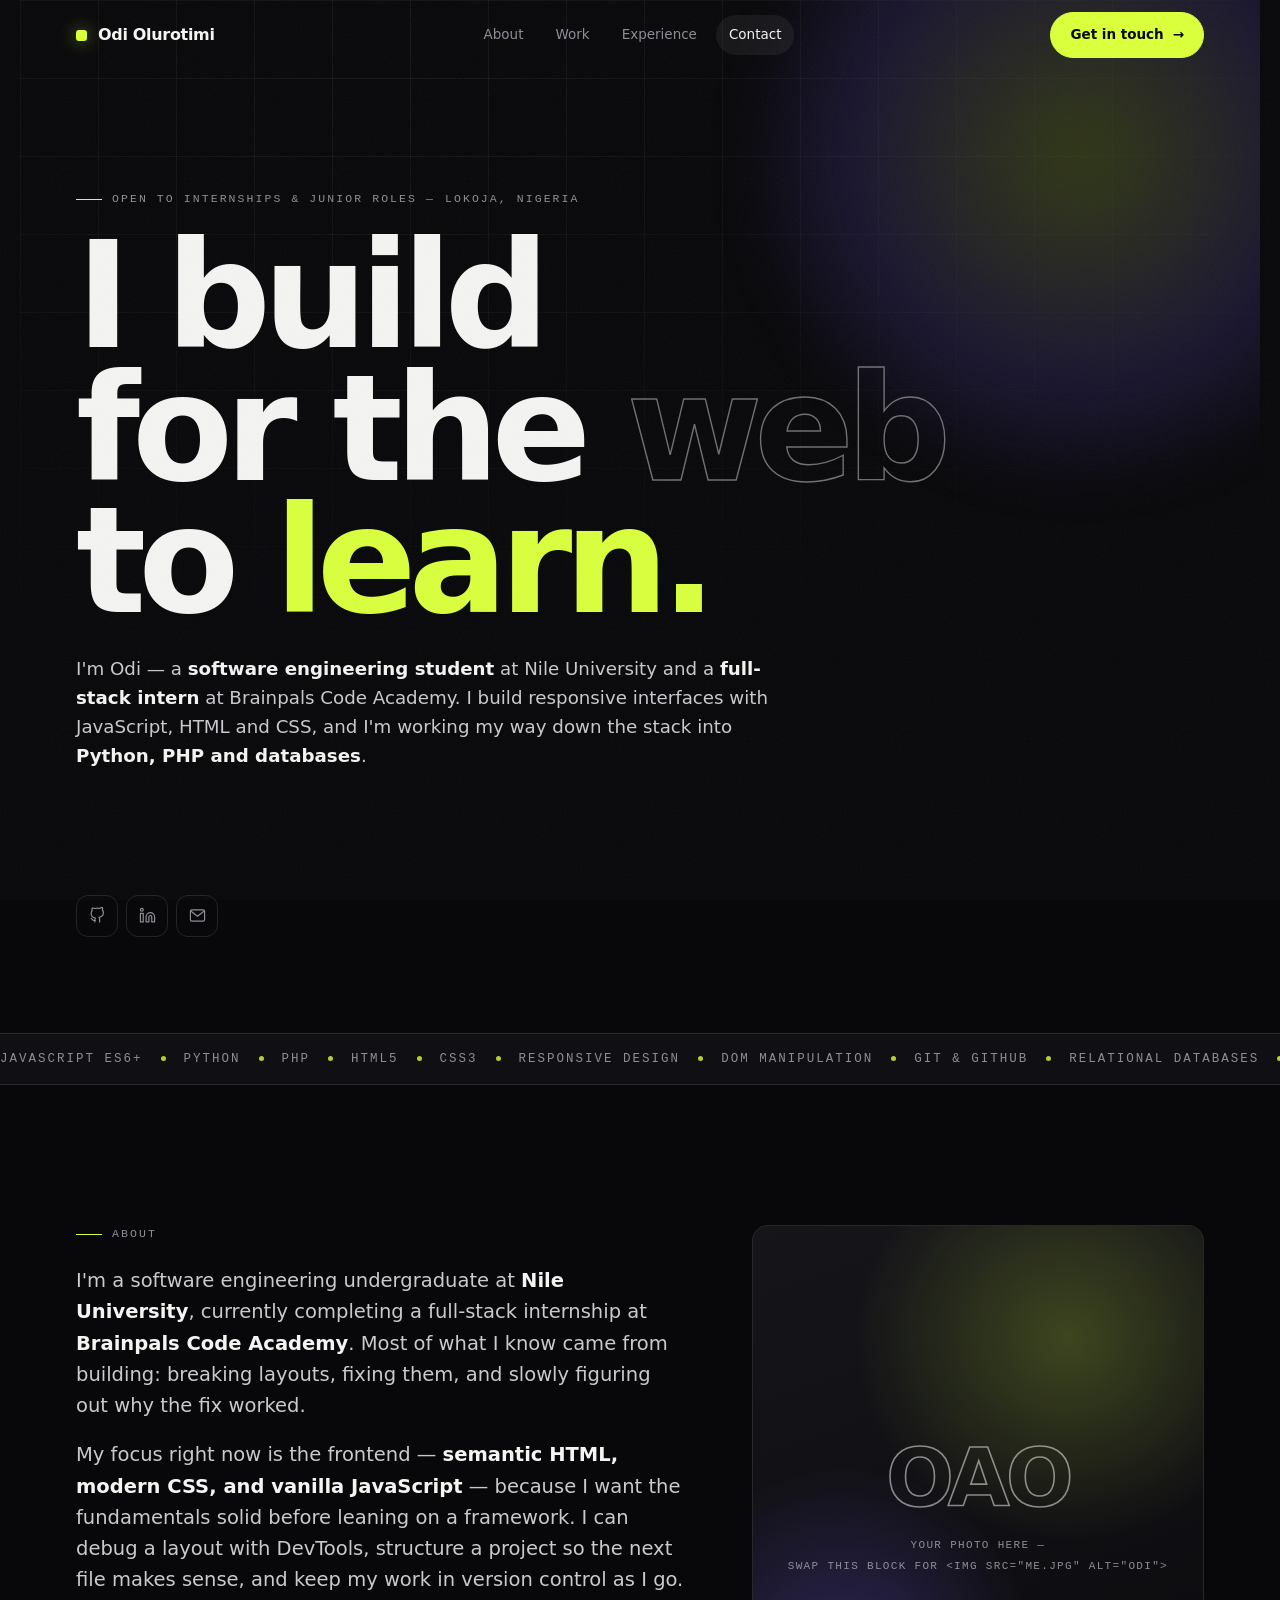
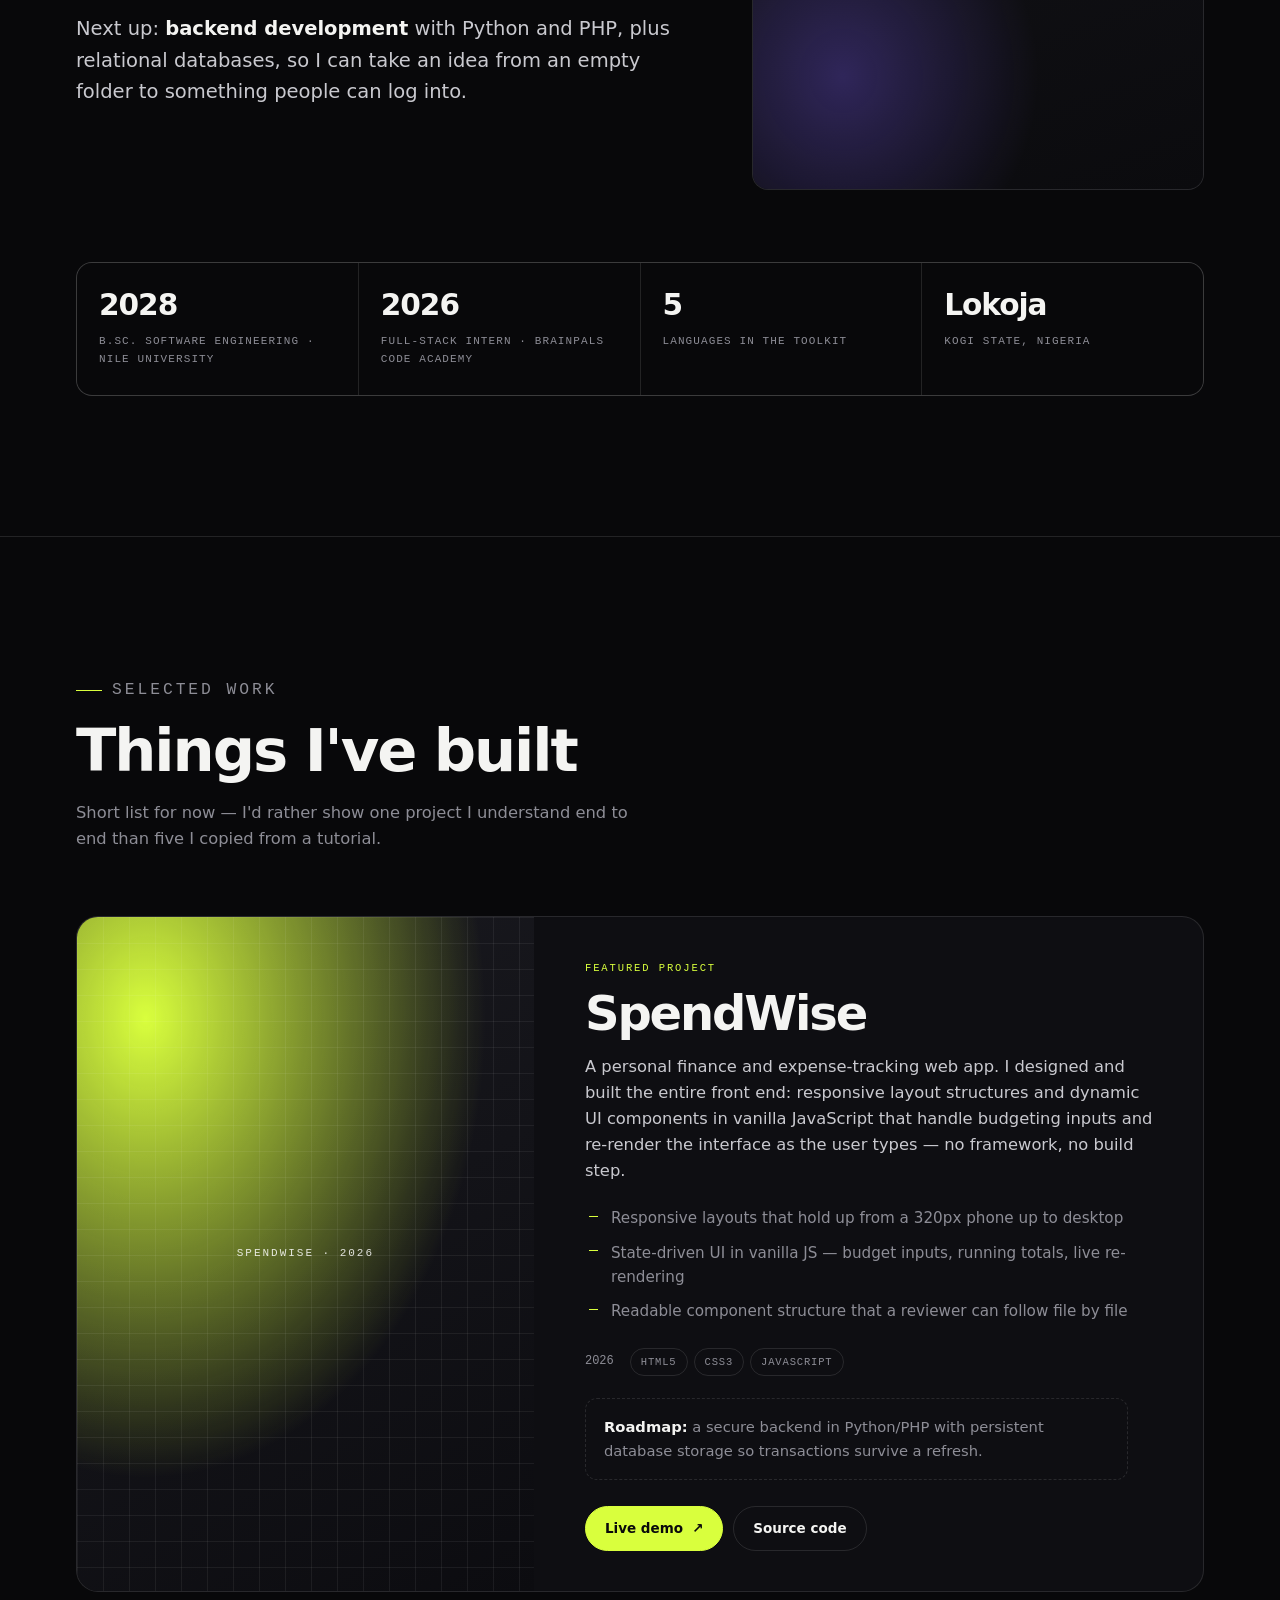
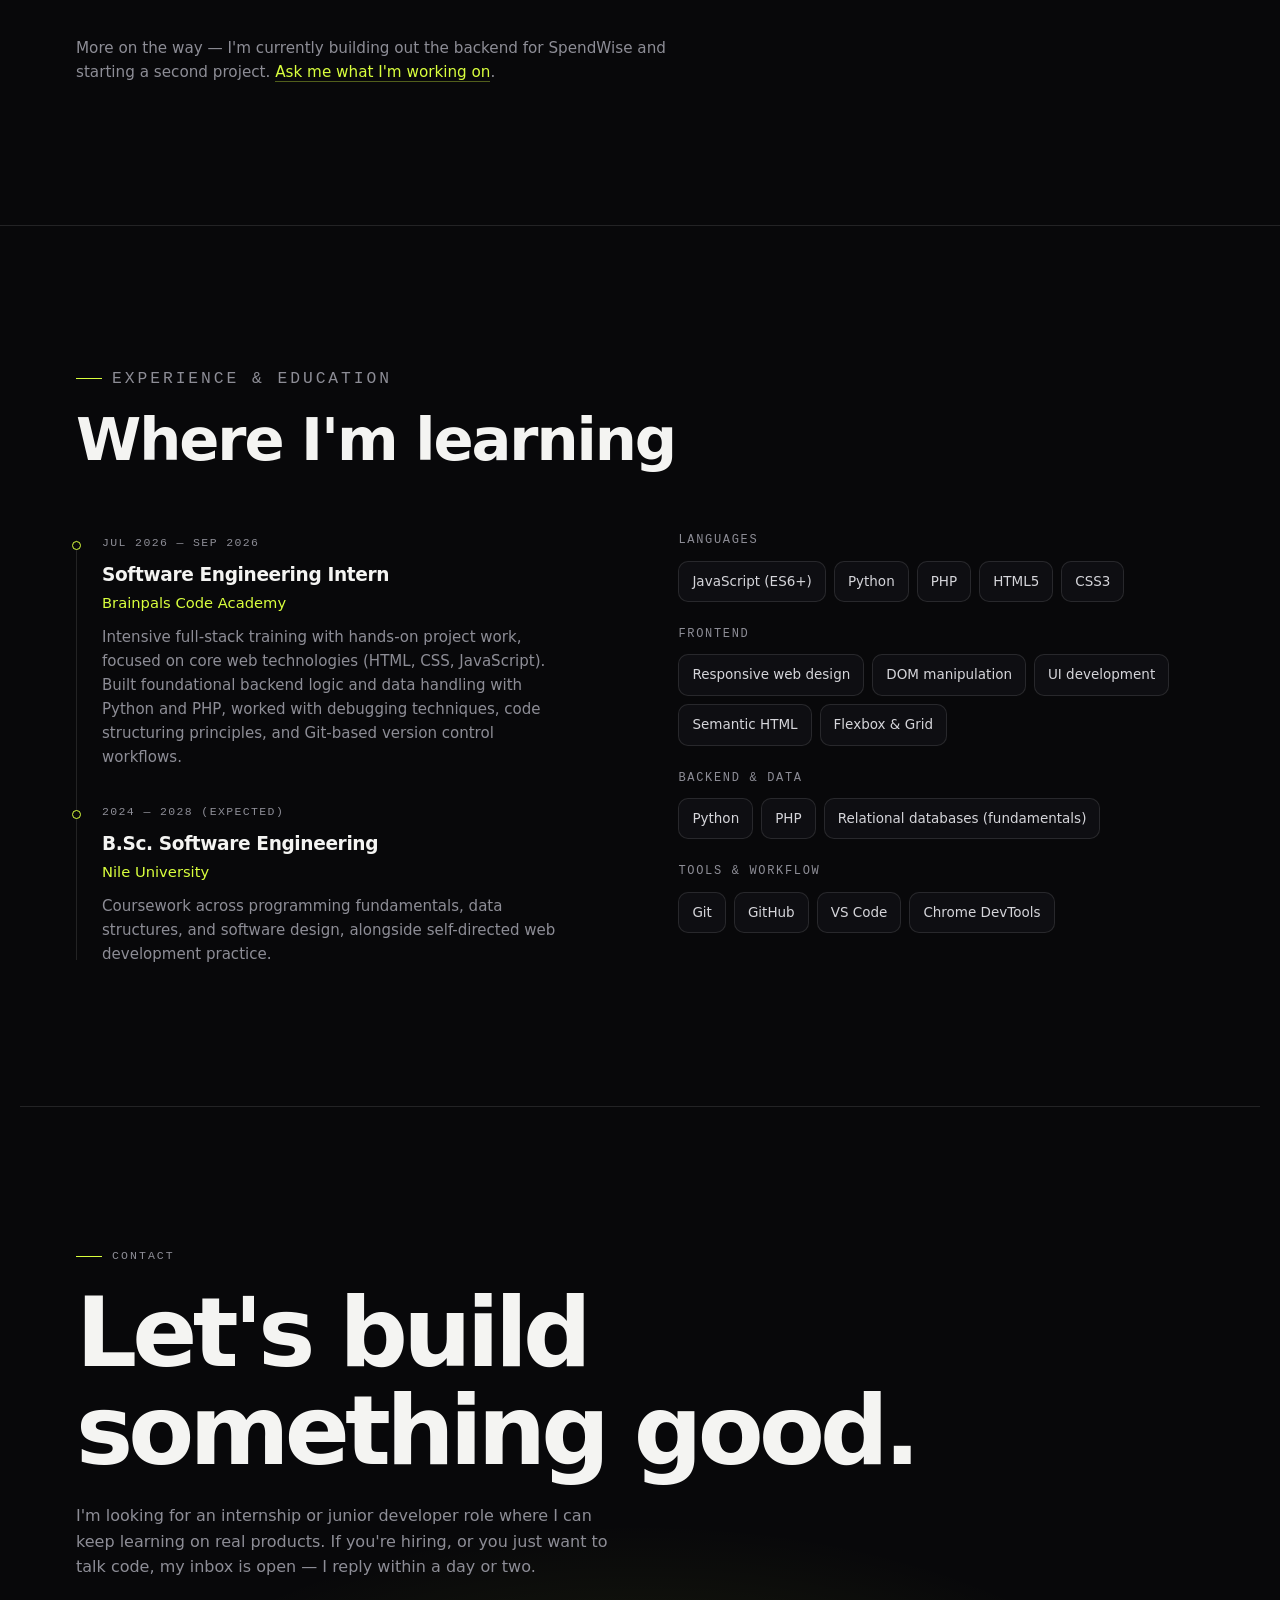
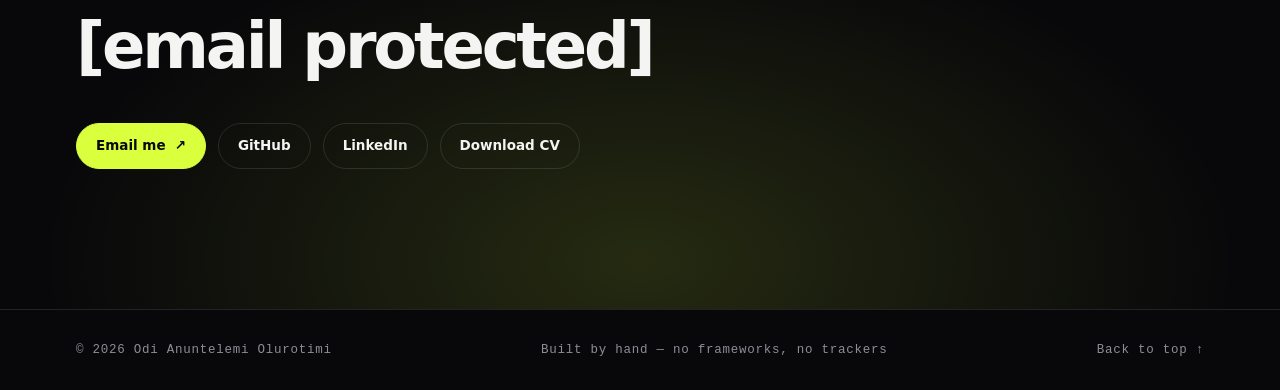
==== index.html @ 8ad45e79 "Portfolio" ====
<!DOCTYPE html>
<html lang="en">
<head>
<meta charset="utf-8">
<meta name="viewport" content="width=device-width, initial-scale=1">
<title>Odi Anuntelemi Olurotimi — Software Engineering Student</title>
<meta name="description" content="Odi Anuntelemi Olurotimi — software engineering student at Nile University building responsive web applications with JavaScript, Python and PHP.">
<meta property="og:title" content="Odi Anuntelemi Olurotimi — Software Engineering Student">
<meta property="og:description" content="Full-stack student developer building responsive web applications. Open to internships and junior roles.">
<meta property="og:type" content="website">
<meta name="theme-color" content="#08080a">
<link rel="icon" href="data:image/svg+xml,%3Csvg xmlns='http://www.w3.org/2000/svg' viewBox='0 0 100 100'%3E%3Crect width='100' height='100' rx='24' fill='%2308080a'/%3E%3Ctext x='50' y='72' font-size='58' font-family='system-ui,sans-serif' font-weight='700' text-anchor='middle' fill='%23d9ff3d'%3EO%3C/text%3E%3C/svg%3E">

<!-- ===== stylesheet ===== -->
<link rel="stylesheet" href="styles.css">
</head>
<body>
<a class="skip" href="#work">Skip to work</a>
<div id="bar" aria-hidden="true"></div>

<!-- ======================= HEADER ======================= -->
<header id="hdr">
  <div class="wrap nav">
    <a class="brand" href="#top"><span class="dot" aria-hidden="true"></span>Odi Olurotimi</a>

    <nav class="nav-links" aria-label="Primary">
      <a href="#about">About</a>
      <a href="#work">Work</a>
      <a href="#experience">Experience</a>
      <a href="#contact">Contact</a>
    </nav>

    <a class="btn btn--fill" href="#contact">Get in touch <span aria-hidden="true">→</span></a>

    <button class="burger" id="burger" aria-label="Open menu" aria-expanded="false"><span></span></button>
  </div>
</header>

<div class="sheet" id="sheet" aria-hidden="true">
  <a href="#about">About</a>
  <a href="#work">Work</a>
  <a href="#experience">Experience</a>
  <a href="#contact">Contact</a>
</div>

<main id="top">

  <!-- ======================= HERO ======================= -->
  <section class="hero wrap">
    <div class="hero-bg" aria-hidden="true"><div class="grid"></div><div class="blob"></div></div>

    <p class="eyebrow" data-reveal>Open to internships &amp; junior roles — <span id="loc">Lokoja, Nigeria</span></p>

    <h1 data-reveal style="--d:80ms">
      I build<br>for the <span class="stroke">web</span><br>
      to <span class="rotator"><span class="rot" id="rot">
        <span class="on">learn.</span><span>ship.</span><span>last.</span><span>stay fast.</span>
      </span></span>
    </h1>

    <p class="hero-lead" data-reveal style="--d:180ms">
      I'm Odi — a <b>software engineering student</b> at Nile University and a
      <b>full-stack intern</b> at Brainpals Code Academy. I build responsive interfaces with
      JavaScript, HTML and CSS, and I'm working my way down the stack into
      <b>Python, PHP and databases</b>.
    </p>

    <div class="hero-cta" data-reveal style="--d:260ms">
      <a class="btn btn--fill" href="#work">See my work <span aria-hidden="true">↓</span></a>
      <a class="btn btn--ghost" href="/cdn-cgi/l/email-protection#b5d4dbc0dbc1d0d9d0d8dcdaf5d2d8d4dcd99bd6dad8">Email me</a>
      <a class="btn btn--ghost" href="Odi-Anuntelemi-Olurotimi-CV.pdf" download>Download CV</a>
    </div>

    <div class="socials" data-reveal style="--d:340ms">
      <!-- TODO: replace the two hrefs below with your real profile URLs -->
      <a href="https://github.com/" aria-label="GitHub profile" target="_blank" rel="noopener">
        <svg viewBox="0 0 24 24" aria-hidden="true"><path d="M9 19c-4.3 1.4-4.3-2.5-6-3m12 5v-3.9a3.4 3.4 0 0 0-.9-2.6c3-.3 6.2-1.5 6.2-6.7a5.2 5.2 0 0 0-1.4-3.6 4.9 4.9 0 0 0-.1-3.6s-1.2-.4-3.9 1.5a12.2 12.2 0 0 0-6.4 0C5.8 1.2 4.6 1.6 4.6 1.6a4.9 4.9 0 0 0-.1 3.6A5.2 5.2 0 0 0 3 8.8c0 5.2 3.2 6.4 6.2 6.7a3.4 3.4 0 0 0-.9 2.6V21"/></svg>
      </a>
      <a href="https://linkedin.com/" aria-label="LinkedIn profile" target="_blank" rel="noopener">
        <svg viewBox="0 0 24 24" aria-hidden="true"><path d="M16 8a6 6 0 0 1 6 6v7h-4v-7a2 2 0 0 0-4 0v7h-4v-7a6 6 0 0 1 6-6z"/><rect x="2" y="9" width="4" height="12"/><circle cx="4" cy="4" r="2"/></svg>
      </a>
      <a href="/cdn-cgi/l/email-protection#bfded1cad1cbdad3dad2d6d0ffd8d2ded6d391dcd0d2" aria-label="Email">
        <svg viewBox="0 0 24 24" aria-hidden="true"><rect x="2" y="4" width="20" height="16" rx="2"/><path d="m3 6 9 7 9-7"/></svg>
      </a>
    </div>
  </section>

  <!-- ======================= MARQUEE ======================= -->
  <div class="marquee" aria-hidden="true">
    <div class="track">
      <span>JavaScript ES6+</span><span>Python</span><span>PHP</span><span>HTML5</span><span>CSS3</span>
      <span>Responsive Design</span><span>DOM Manipulation</span><span>Git &amp; GitHub</span><span>Relational Databases</span>
      <span>JavaScript ES6+</span><span>Python</span><span>PHP</span><span>HTML5</span><span>CSS3</span>
      <span>Responsive Design</span><span>DOM Manipulation</span><span>Git &amp; GitHub</span><span>Relational Databases</span>
    </div>
  </div>

  <!-- ======================= ABOUT ======================= -->
  <section class="sec wrap" id="about">
    <div class="about">
      <div class="about-body" data-reveal>
        <p class="eyebrow" style="margin-bottom:22px">About</p>
        <p>I'm a software engineering undergraduate at <strong>Nile University</strong>, currently
        completing a full-stack internship at <strong>Brainpals Code Academy</strong>. Most of what
        I know came from building: breaking layouts, fixing them, and slowly figuring out why
        the fix worked.</p>
        <p>My focus right now is the frontend — <strong>semantic HTML, modern CSS, and vanilla
        JavaScript</strong> — because I want the fundamentals solid before leaning on a framework.
        I can debug a layout with DevTools, structure a project so the next file makes sense,
        and keep my work in version control as I go.</p>
        <p>Next up: <strong>backend development</strong> with Python and PHP, plus relational
        databases, so I can take an idea from an empty folder to something people can log into.</p>
      </div>

      <div class="portrait" data-reveal style="--d:120ms">
        <div class="ph">
          <span class="mono-mark">OAO</span>
          <small>Your photo here —<br>swap this block for &lt;img src="me.jpg" alt="Odi"&gt;</small>
        </div>
      </div>
    </div>

    <div class="stats" data-reveal style="--d:120ms">
      <div class="stat"><b>2028</b><small>B.Sc. Software Engineering · Nile University</small></div>
      <div class="stat"><b>2026</b><small>Full-stack intern · Brainpals Code Academy</small></div>
      <div class="stat"><b>5</b><small>Languages in the toolkit</small></div>
      <div class="stat"><b>Lokoja</b><small>Kogi State, Nigeria</small></div>
    </div>
  </section>

  <!-- ======================= WORK ======================= -->
  <section class="sec sec--line" id="work">
    <div class="wrap">
      <div class="sec-head" data-reveal>
        <p class="eyebrow">Selected work</p>
        <h2>Things I've built</h2>
        <p>Short list for now — I'd rather show one project I understand end to end than five I
        copied from a tutorial.</p>
      </div>

      <!-- ============ FEATURED PROJECT ============
           To add another project, copy everything from <article class="feat"> to its </article>
           and edit the contents. Keep them inside this .work-list div. -->
      <div class="work-list">
        <article class="feat" data-reveal>
          <div class="feat-art art-1" aria-hidden="true">
            <span>SpendWise · 2026</span>
          </div>

          <div class="feat-body">
            <p class="feat-kicker">Featured project</p>
            <h3 class="feat-title">SpendWise</h3>
            <p class="feat-lede">
              A personal finance and expense-tracking web app. I designed and built the entire
              front end: responsive layout structures and dynamic UI components in vanilla
              JavaScript that handle budgeting inputs and re-render the interface as the user
              types — no framework, no build step.
            </p>

            <ul class="feat-list">
              <li>Responsive layouts that hold up from a 320px phone up to desktop</li>
              <li>State-driven UI in vanilla JS — budget inputs, running totals, live re-rendering</li>
              <li>Readable component structure that a reviewer can follow file by file</li>
            </ul>

            <div class="feat-meta">
              <span class="p-year">2026</span>
              <ul class="p-tags">
                <li>HTML5</li><li>CSS3</li><li>JavaScript</li>
              </ul>
            </div>

            <p class="feat-next">
              <strong>Roadmap:</strong> a secure backend in Python/PHP with persistent database
              storage so transactions survive a refresh.
            </p>

            <div class="feat-links">
              <!-- TODO: point these at your real repo / live demo -->
              <a class="btn btn--fill" href="#" target="_blank" rel="noopener">Live demo <span aria-hidden="true">↗</span></a>
              <a class="btn btn--ghost" href="#" target="_blank" rel="noopener">Source code</a>
            </div>
          </div>
        </article>
      </div>

      <p class="work-note" data-reveal>
        More on the way — I'm currently building out the backend for SpendWise and starting a
        second project. <a href="/cdn-cgi/l/email-protection#aecfc0dbc0dacbc2cbc3c7c1eec9c3cfc7c280cdc1c3">Ask me what I'm working on</a>.
      </p>
    </div>
  </section>

  <!-- ======================= EXPERIENCE + SKILLS ======================= -->
  <section class="sec sec--line" id="experience">
    <div class="wrap">
      <div class="sec-head" data-reveal>
        <p class="eyebrow">Experience &amp; education</p>
        <h2>Where I'm learning</h2>
      </div>

      <div class="exp-grid">
        <div class="tl" data-reveal>
          <div class="tl-item">
            <p class="tl-when">Jul 2026 — Sep 2026</p>
            <p class="tl-role">Software Engineering Intern</p>
            <p class="tl-org">Brainpals Code Academy</p>
            <p>Intensive full-stack training with hands-on project work, focused on core web
            technologies (HTML, CSS, JavaScript). Built foundational backend logic and data
            handling with Python and PHP, worked with debugging techniques, code structuring
            principles, and Git-based version control workflows.</p>
          </div>

          <div class="tl-item">
            <p class="tl-when">2024 — 2028 (expected)</p>
            <p class="tl-role">B.Sc. Software Engineering</p>
            <p class="tl-org">Nile University</p>
            <p>Coursework across programming fundamentals, data structures, and software design,
            alongside self-directed web development practice.</p>
          </div>
        </div>

        <div class="skills" data-reveal style="--d:120ms">
          <div class="skill-set">
            <h3>Languages</h3>
            <ul class="chips"><li>JavaScript (ES6+)</li><li>Python</li><li>PHP</li><li>HTML5</li><li>CSS3</li></ul>
          </div>
          <div class="skill-set">
            <h3>Frontend</h3>
            <ul class="chips"><li>Responsive web design</li><li>DOM manipulation</li><li>UI development</li><li>Semantic HTML</li><li>Flexbox &amp; Grid</li></ul>
          </div>
          <div class="skill-set">
            <h3>Backend &amp; data</h3>
            <ul class="chips"><li>Python</li><li>PHP</li><li>Relational databases (fundamentals)</li></ul>
          </div>
          <div class="skill-set">
            <h3>Tools &amp; workflow</h3>
            <ul class="chips"><li>Git</li><li>GitHub</li><li>VS Code</li><li>Chrome DevTools</li></ul>
          </div>
        </div>
      </div>
    </div>
  </section>

  <!-- ======================= CONTACT ======================= -->
  <section class="sec sec--line contact wrap" id="contact">
    <div class="glow" aria-hidden="true"></div>

    <div data-reveal>
      <p class="eyebrow">Contact</p>
      <h2 class="contact-title">Let's build<br>something good.</h2>
      <p class="contact-sub">
        I'm looking for an internship or junior developer role where I can keep learning on real
        products. If you're hiring, or you just want to talk code, my inbox is open — I reply
        within a day or two.
      </p>
      <a class="mail" href="/cdn-cgi/l/email-protection#91f0ffe4ffe5f4fdf4fcf8fed1f6fcf0f8fdbff2fefc"><span class="__cf_email__" data-cfemail="6e0f001b001a0b020b0307012e09030f0702400d0103">[email&#160;protected]</span></a>
    </div>

    <div class="row" data-reveal style="--d:120ms">
      <a class="btn btn--fill" href="/cdn-cgi/l/email-protection#e0818e958e94858c858d898fa0878d81898cce838f8d">Email me <span aria-hidden="true">↗</span></a>
      <!-- TODO: real URLs -->
      <a class="btn btn--ghost" href="https://github.com/" target="_blank" rel="noopener">GitHub</a>
      <a class="btn btn--ghost" href="https://linkedin.com/" target="_blank" rel="noopener">LinkedIn</a>
      <a class="btn btn--ghost" href="Odi-Anuntelemi-Olurotimi-CV.pdf" download>Download CV</a>
    </div>
  </section>

</main>

<!-- ======================= FOOTER ======================= -->
<footer>
  <div class="wrap foot">
    <span>© <span id="yr">2026</span> Odi Anuntelemi Olurotimi</span>
    <span>Built by hand — no frameworks, no trackers</span>
    <a href="#top">Back to top ↑</a>
  </div>
</footer>

<!-- ===== script ===== -->
<script data-cfasync="false" src="/cdn-cgi/scripts/5c5dd728/cloudflare-static/email-decode.min.js"></script><script src="script.js"></script>
<script>(function(){function c(){var b=a.contentDocument||(a.contentWindow&&a.contentWindow.document);if(b){var d=b.createElement('script');d.innerHTML="window.__CF$cv$params={r:'a3dd57687aed4f0c',t:'MTc4OTg3MDcyNg=='};var a=document.createElement('script');a.src='/cdn-cgi/challenge-platform/scripts/jsd/main.js';document.getElementsByTagName('head')[0].appendChild(a);";b.getElementsByTagName('head')[0].appendChild(d)}}if(document.body){var a=document.createElement('iframe');a.height=1;a.width=1;a.style.position='absolute';a.style.top=0;a.style.left=0;a.style.border='none';a.style.visibility='hidden';document.body.appendChild(a);if('loading'!==document.readyState)c();else if(window.addEventListener)document.addEventListener('DOMContentLoaded',c);else{var e=document.onreadystatechange||function(){};document.onreadystatechange=function(b){e(b);'loading'!==document.readyState&&(document.onreadystatechange=e,c())}}}})();</script></body>
</html>
---- styles.css ----
/* ==========================================================================
   Odi Anuntelemi Olurotimi — portfolio stylesheet
   --------------------------------------------------------------------------
   Contents
     1.  Tokens (colors, spacing, type)
     2.  Base & reset
     3.  Utilities
     4.  Header, nav, mobile menu
     5.  Hero
     6.  Marquee
     7.  About + facts
     8.  Featured project
     9.  Experience + skills
     10. Contact + footer
     11. Responsive
     12. Reduced motion
   ========================================================================== */


/* ==========================================================================
   1. TOKENS — change --accent to re-theme the entire site
   ========================================================================== */
:root{
  --bg:        #08080a;
  --bg-soft:   #101014;
  --bg-card:   #0e0e12;
  --fg:        #f4f4f2;
  --muted:     #8d8d96;
  --line:      rgba(255,255,255,.11);
  --accent:    #d9ff3d;
  --accent-2:  #7c5cff;
  --ink:       #0a0a0b;

  --maxw: 1240px;
  --pad:  clamp(20px, 5vw, 56px);
  --r:    16px;

  --font: "Inter var","Inter",system-ui,-apple-system,"Segoe UI",Roboto,Helvetica,Arial,sans-serif;
  --mono: ui-monospace,SFMono-Regular,"SF Mono",Menlo,Consolas,monospace;
  --ease: cubic-bezier(.22,.72,.2,1);
}


/* ==========================================================================
   2. BASE & RESET
   ========================================================================== */
*,*::before,*::after{box-sizing:border-box}

html{scroll-behavior:smooth;-webkit-text-size-adjust:100%}

body{
  margin:0;
  background:var(--bg);
  color:var(--fg);
  font-family:var(--font);
  font-size:16px;
  line-height:1.6;
  -webkit-font-smoothing:antialiased;
  overflow-x:hidden;
}

/* subtle film grain over everything */
body::after{
  content:"";
  position:fixed;inset:0;z-index:9;pointer-events:none;opacity:.045;
  background-image:url("data:image/svg+xml,%3Csvg xmlns='http://www.w3.org/2000/svg' width='140' height='140'%3E%3Cfilter id='n'%3E%3CfeTurbulence type='fractalNoise' baseFrequency='.85' numOctaves='3'/%3E%3C/filter%3E%3Crect width='140' height='140' filter='url(%23n)'/%3E%3C/svg%3E");
}

img,svg{display:block;max-width:100%}
a{color:inherit;text-decoration:none}
button{font:inherit;color:inherit;background:none;border:0;cursor:pointer}
h1,h2,h3,h4{margin:0;line-height:1.02;letter-spacing:-.035em;font-weight:700}
p{margin:0}
ul{margin:0;padding:0;list-style:none}

::selection{background:var(--accent);color:var(--ink)}
:focus-visible{outline:2px solid var(--accent);outline-offset:3px;border-radius:4px}

.wrap{width:100%;max-width:var(--maxw);margin-inline:auto;padding-inline:var(--pad)}

.skip{position:absolute;left:-9999px}
.skip:focus{left:16px;top:16px;z-index:100;background:var(--accent);color:var(--ink);padding:10px 16px;border-radius:8px}


/* ==========================================================================
   3. UTILITIES
   ========================================================================== */
.eyebrow{
  font-family:var(--mono);font-size:11.5px;letter-spacing:.18em;text-transform:uppercase;
  color:var(--muted);display:flex;align-items:center;gap:10px;
}
.eyebrow::before{content:"";width:26px;height:1px;background:var(--accent);flex:none}

.sec{padding-block:clamp(72px,11vw,140px);position:relative}
.sec--line{border-top:1px solid var(--line)}

.sec-head{display:grid;gap:18px;margin-bottom:clamp(36px,6vw,64px);max-width:820px}
.sec-head h2{font-size:clamp(2rem,5.4vw,3.7rem)}
.sec-head p{color:var(--muted);max-width:56ch;font-size:1.02rem}

/* scroll-reveal: elements start hidden, JS adds .in when they enter the viewport */
[data-reveal]{
  opacity:0;transform:translateY(26px);
  transition:opacity .85s var(--ease),transform .85s var(--ease);
  transition-delay:var(--d,0ms);
}
[data-reveal].in{opacity:1;transform:none}

.btn{
  display:inline-flex;align-items:center;gap:9px;padding:11px 19px;border-radius:99px;
  font-size:13.5px;font-weight:600;border:1px solid var(--line);
  transition:transform .25s var(--ease),background .25s,color .25s,border-color .25s;
}
.btn:hover{transform:translateY(-2px)}
.btn--fill{background:var(--accent);color:var(--ink);border-color:var(--accent)}
.btn--fill:hover{background:#e8ff7a}
.btn--ghost:hover{background:rgba(255,255,255,.07);border-color:rgba(255,255,255,.24)}


/* ==========================================================================
   4. HEADER, NAV, MOBILE MENU
   ========================================================================== */
#bar{
  position:fixed;top:0;left:0;height:2px;width:100%;transform:scaleX(0);transform-origin:0 50%;
  background:linear-gradient(90deg,var(--accent),var(--accent-2));z-index:60;
}

header{
  position:fixed;top:0;left:0;right:0;z-index:50;
  transition:background .35s,backdrop-filter .35s,border-color .35s;
  border-bottom:1px solid transparent;
}
header.stuck{background:rgba(8,8,10,.72);backdrop-filter:blur(14px) saturate(160%);border-color:var(--line)}

.nav{display:flex;align-items:center;justify-content:space-between;gap:24px;height:70px}

.brand{display:flex;align-items:center;gap:11px;font-weight:700;letter-spacing:-.02em}
.brand .dot{width:11px;height:11px;border-radius:3px;background:var(--accent);flex:none;
  box-shadow:0 0 18px rgba(217,255,61,.55)}

.nav-links{display:flex;gap:6px;align-items:center}
.nav-links a{
  font-size:13.5px;color:var(--muted);padding:9px 13px;border-radius:99px;
  transition:color .25s,background .25s;
}
.nav-links a:hover{color:var(--fg);background:rgba(255,255,255,.06)}

/* hamburger */
.burger{display:none;width:42px;height:42px;border:1px solid var(--line);border-radius:12px;place-items:center}
.burger span{position:relative;display:block;width:17px;height:1.6px;background:var(--fg);transition:.3s var(--ease)}
.burger span::before,.burger span::after{
  content:"";position:absolute;left:0;width:17px;height:1.6px;background:var(--fg);transition:.3s var(--ease);
}
.burger span::before{top:-5.5px}
.burger span::after{top:5.5px}
body.menu-open .burger span{background:transparent}
body.menu-open .burger span::before{top:0;transform:rotate(45deg)}
body.menu-open .burger span::after{top:0;transform:rotate(-45deg)}

/* full-screen mobile sheet */
.sheet{
  position:fixed;inset:0;z-index:45;background:var(--bg);
  display:grid;align-content:center;gap:6px;padding:0 var(--pad);
  clip-path:inset(0 0 100% 0);transition:clip-path .55s var(--ease);
}
body.menu-open .sheet{clip-path:inset(0 0 0 0)}
.sheet a{
  font-size:clamp(2rem,9vw,3.4rem);font-weight:700;letter-spacing:-.04em;
  padding:9px 0;border-bottom:1px solid var(--line);
}
.sheet a:hover{color:var(--accent)}


/* ==========================================================================
   5. HERO
   ========================================================================== */
.hero{position:relative;padding-top:clamp(120px,17vw,190px);padding-bottom:clamp(56px,9vw,96px);overflow:hidden}

.hero-bg{position:absolute;inset:0;z-index:-1;pointer-events:none}
.hero-bg .grid{
  position:absolute;inset:0;
  background-image:linear-gradient(var(--line) 1px,transparent 1px),
                   linear-gradient(90deg,var(--line) 1px,transparent 1px);
  background-size:78px 78px;
  mask-image:radial-gradient(120% 80% at 30% 8%,#000 0%,transparent 72%);
  -webkit-mask-image:radial-gradient(120% 80% at 30% 8%,#000 0%,transparent 72%);
  opacity:.55;
}
.hero-bg .blob{
  position:absolute;width:56vw;height:56vw;max-width:760px;max-height:760px;right:-14vw;top:-16vw;
  background:radial-gradient(circle at 50% 50%,rgba(217,255,61,.20),rgba(124,92,255,.16) 45%,transparent 68%);
  filter:blur(24px);border-radius:50%;animation:float 16s ease-in-out infinite;
}
@keyframes float{50%{transform:translate3d(-26px,30px,0) scale(1.07)}}

.hero h1{
  font-size:clamp(3rem,12.4vw,9.2rem);
  letter-spacing:-.055em;line-height:.9;margin:22px 0 0;text-wrap:balance;
}
.hero h1 .stroke{-webkit-text-stroke:1.4px rgba(255,255,255,.42);color:transparent}

/* rotating word */
.rotator{display:inline-flex;align-items:baseline;gap:.32em;color:var(--accent)}
.rotator .rot{position:relative;display:inline-block;min-width:1ch}
.rotator .rot span{
  position:absolute;left:0;top:0;opacity:0;transform:translateY(55%);
  transition:opacity .5s var(--ease),transform .5s var(--ease);white-space:nowrap;
}
.rotator .rot span.on{position:relative;opacity:1;transform:none}

.hero-lead{margin-top:26px;max-width:62ch;color:#c9c9cf;font-size:clamp(1rem,1.5vw,1.14rem)}
.hero-lead b{color:var(--fg);font-weight:600}

.hero-cta{display:flex;flex-wrap:wrap;gap:12px;margin-top:34px}
.hero-cta .btn{padding:14px 24px;font-size:14px}

.socials{display:flex;gap:8px;margin-top:38px;flex-wrap:wrap}
.socials a{
  width:42px;height:42px;border:1px solid var(--line);border-radius:12px;
  display:grid;place-items:center;color:var(--muted);transition:.25s var(--ease);
}
.socials a:hover{color:var(--ink);background:var(--accent);border-color:var(--accent);transform:translateY(-3px)}
.socials svg{width:17px;height:17px;fill:none;stroke:currentColor;stroke-width:1.7;stroke-linecap:round;stroke-linejoin:round}


/* ==========================================================================
   6. MARQUEE
   ========================================================================== */
.marquee{border-block:1px solid var(--line);overflow:hidden;padding:15px 0;background:var(--bg-soft)}
.marquee .track{display:flex;width:max-content;animation:slide 34s linear infinite}
.marquee:hover .track{animation-play-state:paused}
.marquee span{
  font-family:var(--mono);font-size:12.5px;letter-spacing:.16em;text-transform:uppercase;
  color:var(--muted);display:flex;align-items:center;gap:18px;padding-right:18px;white-space:nowrap;
}
.marquee span::after{content:"";width:5px;height:5px;border-radius:50%;background:var(--accent);opacity:.8}
@keyframes slide{to{transform:translateX(-50%)}}


/* ==========================================================================
   7. ABOUT + FACTS
   ========================================================================== */
.about{display:grid;grid-template-columns:1.15fr .85fr;gap:clamp(32px,5vw,72px);align-items:start}
.about-body p + p{margin-top:18px}
.about-body{font-size:clamp(1.02rem,1.6vw,1.22rem);color:#c9c9cf;max-width:60ch}
.about-body strong{color:var(--fg)}

.portrait{
  border:1px solid var(--line);border-radius:var(--r);overflow:hidden;
  background:var(--bg-card);aspect-ratio:4/5;position:relative;display:grid;place-items:center;
}
.portrait .ph{
  width:100%;height:100%;display:grid;place-content:center;justify-items:center;gap:16px;
  text-align:center;padding:24px;
  background:
    radial-gradient(80% 60% at 70% 20%,rgba(217,255,61,.22),transparent 60%),
    radial-gradient(70% 60% at 20% 80%,rgba(124,92,255,.30),transparent 62%),
    linear-gradient(160deg,#15151a,#0b0b0e);
}
.portrait .mono-mark{
  font-size:clamp(3.4rem,9vw,5rem);font-weight:700;letter-spacing:-.05em;line-height:1;
  color:transparent;-webkit-text-stroke:1.6px rgba(255,255,255,.5);
}
.portrait small{
  font-family:var(--mono);font-size:11px;letter-spacing:.12em;text-transform:uppercase;
  color:var(--muted);line-height:1.9;
}

.stats{
  display:grid;grid-template-columns:repeat(auto-fit,minmax(190px,1fr));gap:1px;
  background:var(--line);border:1px solid var(--line);border-radius:var(--r);overflow:hidden;
  margin-top:clamp(44px,6vw,72px);
}
.stat{background:var(--bg);padding:26px 22px}
.stat b{display:block;font-size:clamp(1.3rem,2.6vw,1.85rem);letter-spacing:-.035em;line-height:1.1}
.stat small{
  display:block;margin-top:10px;font-family:var(--mono);font-size:11px;letter-spacing:.1em;
  text-transform:uppercase;color:var(--muted);line-height:1.7;
}


/* ==========================================================================
   8. FEATURED PROJECT
   ========================================================================== */
.work-list{display:grid;gap:clamp(24px,3vw,40px)}

.feat{
  display:grid;grid-template-columns:.85fr 1.15fr;gap:clamp(24px,4vw,56px);
  border:1px solid var(--line);border-radius:calc(var(--r) + 6px);
  background:var(--bg-card);overflow:hidden;
  transition:border-color .4s var(--ease),transform .4s var(--ease);
}
.feat:hover{border-color:rgba(217,255,61,.4);transform:translateY(-3px)}

/* generated gradient artwork (no image files needed) */
.feat-art{position:relative;display:grid;place-items:center;min-height:260px}
.feat-art::before{
  content:"";position:absolute;inset:0;
  background-image:linear-gradient(rgba(255,255,255,.09) 1px,transparent 1px),
                   linear-gradient(90deg,rgba(255,255,255,.09) 1px,transparent 1px);
  background-size:26px 26px;opacity:.7;
}
.feat-art span{
  position:relative;z-index:2;font-family:var(--mono);font-size:11px;letter-spacing:.18em;
  text-transform:uppercase;color:rgba(255,255,255,.85);
}
.art-1{background:radial-gradient(120% 110% at 15% 15%,#d9ff3d 0%,rgba(169,217,0,0) 62%),linear-gradient(150deg,#1a1a20,#0c0c10)}
.art-2{background:radial-gradient(110% 100% at 80% 20%,#7c5cff,rgba(124,92,255,0) 65%),linear-gradient(150deg,#151520,#0b0b0f)}
.art-3{background:radial-gradient(110% 100% at 25% 80%,#ff6b4a,rgba(255,107,74,0) 62%),linear-gradient(150deg,#1c1310,#0c0c10)}
.art-4{background:radial-gradient(110% 100% at 65% 75%,#3ddc97,rgba(61,220,151,0) 62%),linear-gradient(150deg,#0e1a16,#0b0b0f)}
.art-5{background:radial-gradient(110% 100% at 40% 25%,#ff4d94,rgba(255,77,148,0) 62%),linear-gradient(150deg,#1a1018,#0c0c10)}

.feat-body{padding:clamp(24px,3.4vw,44px) clamp(24px,3.4vw,44px) clamp(24px,3.4vw,40px) 0}
.feat-kicker{
  font-family:var(--mono);font-size:10.5px;letter-spacing:.18em;text-transform:uppercase;color:var(--accent);
}
.feat-title{font-size:clamp(1.9rem,4.6vw,3rem);margin-top:12px;letter-spacing:-.045em}
.feat-lede{color:#c9c9cf;margin-top:16px;max-width:56ch;font-size:1.02rem}

.feat-list{margin-top:22px;display:grid;gap:10px}
.feat-list li{position:relative;padding-left:26px;color:var(--muted);font-size:.95rem;max-width:58ch}
.feat-list li::before{
  content:"";position:absolute;left:4px;top:.62em;width:9px;height:1px;background:var(--accent);
}

.feat-meta{display:flex;align-items:center;gap:16px;flex-wrap:wrap;margin-top:24px}
.p-year{font-family:var(--mono);font-size:12px;color:var(--muted)}
.p-tags{display:flex;gap:6px;flex-wrap:wrap}
.p-tags li{
  font-family:var(--mono);font-size:10.5px;letter-spacing:.08em;text-transform:uppercase;
  color:var(--muted);border:1px solid var(--line);border-radius:99px;padding:5px 10px;
}

.feat-next{
  margin-top:22px;padding:16px 18px;border:1px dashed var(--line);border-radius:12px;
  font-size:.92rem;color:var(--muted);max-width:58ch;
}
.feat-next strong{color:var(--fg);font-weight:600}

.feat-links{display:flex;flex-wrap:wrap;gap:10px;margin-top:26px}

.work-note{
  margin-top:clamp(28px,4vw,44px);color:var(--muted);font-size:.95rem;max-width:62ch;
}
.work-note a{color:var(--accent);border-bottom:1px solid rgba(217,255,61,.35);transition:border-color .25s}
.work-note a:hover{border-color:var(--accent)}


/* ==========================================================================
   9. EXPERIENCE + SKILLS
   ========================================================================== */
.exp-grid{display:grid;grid-template-columns:1fr 1fr;gap:clamp(36px,6vw,80px)}

.tl{position:relative;padding-left:26px}
.tl::before{content:"";position:absolute;left:0;top:6px;bottom:6px;width:1px;background:var(--line)}
.tl-item{position:relative;padding-bottom:34px}
.tl-item:last-child{padding-bottom:0}
.tl-item::before{
  content:"";position:absolute;left:-30px;top:7px;width:9px;height:9px;border-radius:50%;
  background:var(--bg);border:1.5px solid var(--accent);
}
.tl-when{font-family:var(--mono);font-size:11.5px;letter-spacing:.12em;text-transform:uppercase;color:var(--muted)}
.tl-role{font-size:1.16rem;font-weight:650;margin-top:7px;letter-spacing:-.02em}
.tl-org{color:var(--accent);font-size:.92rem;margin-top:2px}
.tl-item p:last-child{color:var(--muted);font-size:.94rem;margin-top:10px;max-width:48ch}

.skills{display:grid;gap:26px;align-content:start}
.skill-set h3{
  font-size:12px;font-family:var(--mono);letter-spacing:.14em;text-transform:uppercase;
  color:var(--muted);font-weight:500;
}
.chips{display:flex;flex-wrap:wrap;gap:8px;margin-top:14px}
.chips li{
  border:1px solid var(--line);border-radius:10px;padding:9px 13px;font-size:13.5px;color:#d5d5da;
  background:var(--bg-card);transition:.25s var(--ease);
}
.chips li:hover{color:var(--ink);background:var(--accent);border-color:var(--accent);transform:translateY(-2px)}


/* ==========================================================================
   10. CONTACT + FOOTER
   ========================================================================== */
.contact{position:relative;overflow:hidden}
.contact .glow{
  position:absolute;left:50%;bottom:-42%;width:110%;height:96%;transform:translateX(-50%);
  background:radial-gradient(ellipse at 50% 50%,rgba(217,255,61,.14),transparent 62%);
  pointer-events:none;z-index:-1;
}
.contact-title{font-size:clamp(2.4rem,9vw,6rem);margin-top:20px;letter-spacing:-.05em}
.contact-sub{color:var(--muted);max-width:54ch;margin-top:22px}

.mail{
  display:inline-block;font-size:clamp(1.3rem,5.6vw,4rem);font-weight:700;letter-spacing:-.05em;
  line-height:1.08;margin-top:32px;position:relative;word-break:break-word;
}
.mail::after{
  content:"";position:absolute;left:0;bottom:-6px;height:2px;width:100%;background:var(--accent);
  transform:scaleX(0);transform-origin:0 50%;transition:transform .5s var(--ease);
}
.mail:hover{color:var(--accent)}
.mail:hover::after{transform:scaleX(1)}

.contact .row{display:flex;flex-wrap:wrap;gap:12px;margin-top:42px}

footer{border-top:1px solid var(--line);padding:30px 0}
.foot{
  display:flex;flex-wrap:wrap;gap:14px;justify-content:space-between;align-items:center;
  font-size:12.5px;color:var(--muted);font-family:var(--mono);letter-spacing:.06em;
}
.foot a:hover{color:var(--accent)}


/* ==========================================================================
   11. RESPONSIVE
   ========================================================================== */
@media (max-width:1020px){
  .about{grid-template-columns:1fr}
  .portrait{max-width:420px}
  .exp-grid{grid-template-columns:1fr}
  .feat{grid-template-columns:1fr}
  .feat-art{min-height:200px}
  .feat-body{padding:0 clamp(24px,4vw,36px) clamp(24px,4vw,36px)}
}

@media (max-width:860px){
  .nav-links,
  .nav .btn--fill{display:none}
  .burger{display:grid}
}

@media (max-width:520px){
  .hero h1{letter-spacing:-.045em}
  .stat{padding:20px 18px}
  .hero-cta .btn{width:100%;justify-content:center}
}


/* ==========================================================================
   12. REDUCED MOTION — respects the OS "reduce motion" setting
   ========================================================================== */
@media (prefers-reduced-motion:reduce){
  html{scroll-behavior:auto}
  *,*::before,*::after{
    animation-duration:.001ms !important;
    animation-iteration-count:1 !important;
    transition-duration:.001ms !important;
  }
  [data-reveal]{opacity:1;transform:none}
}
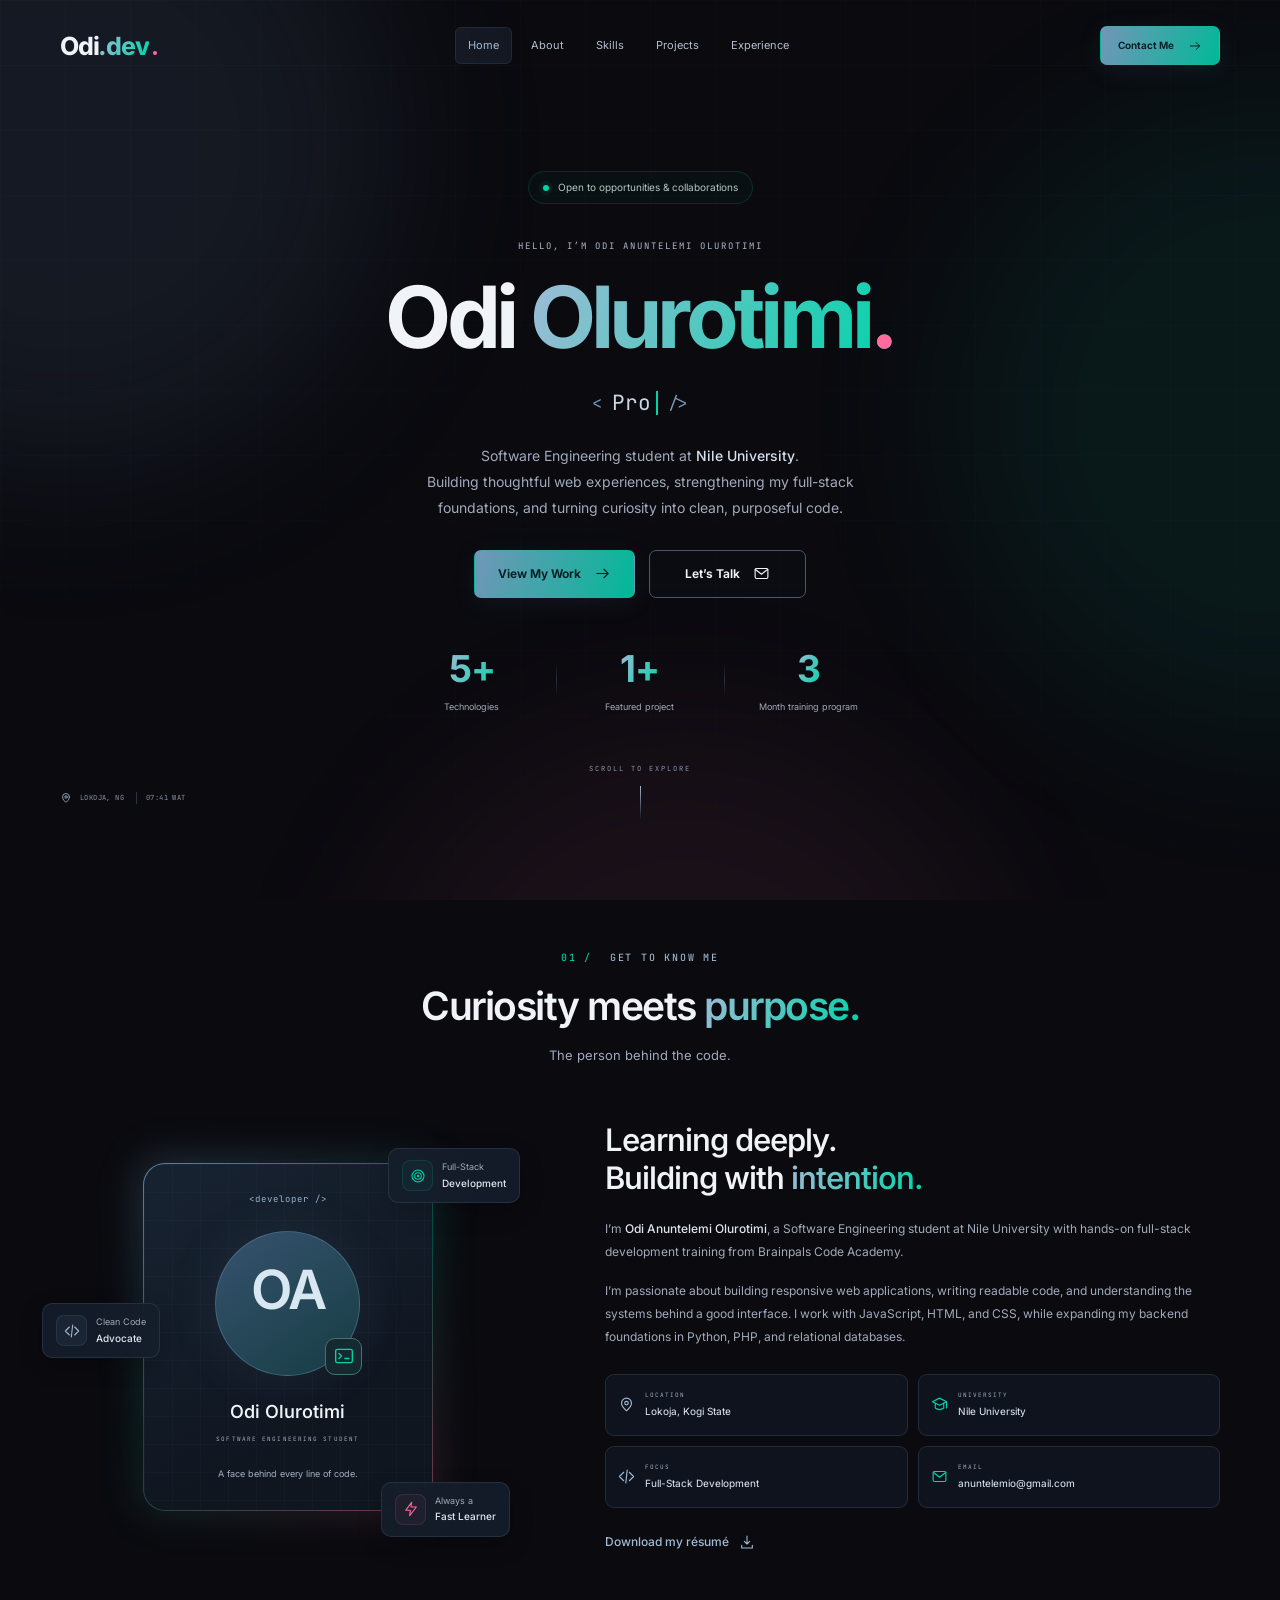
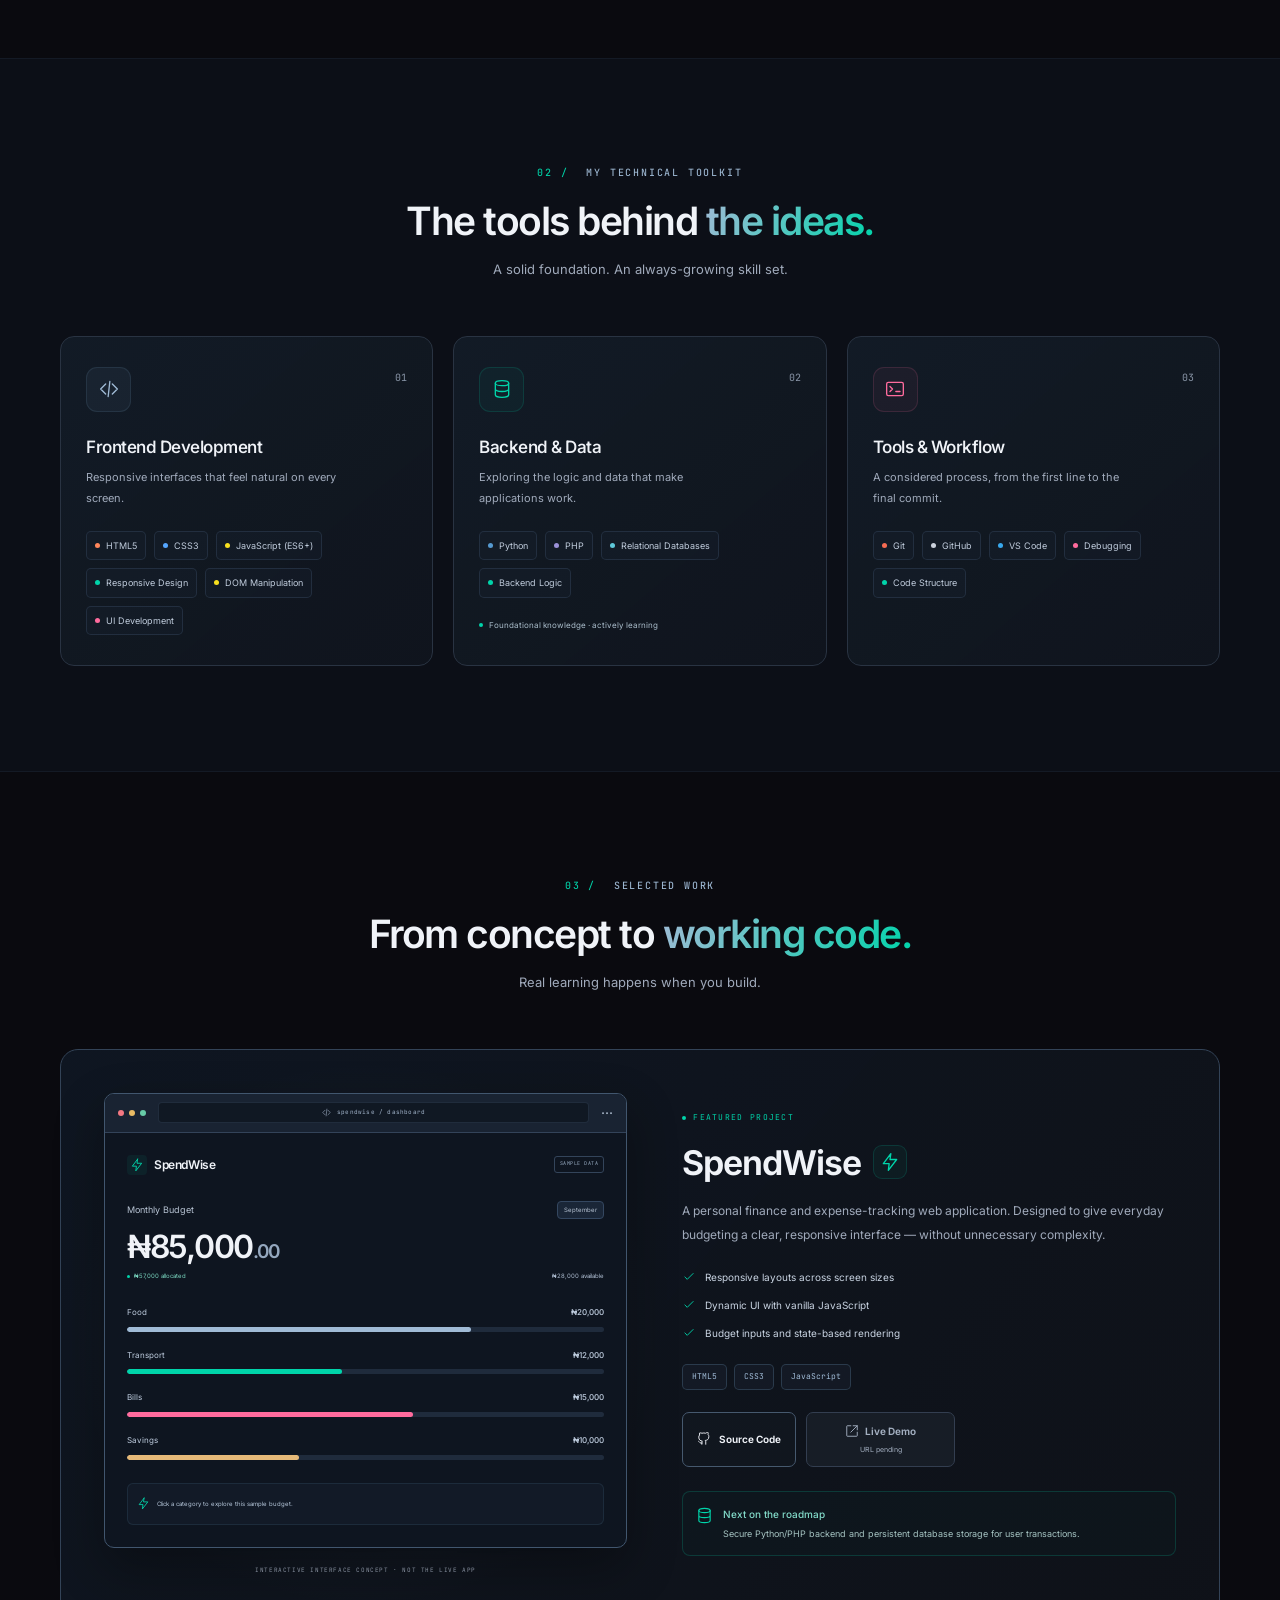
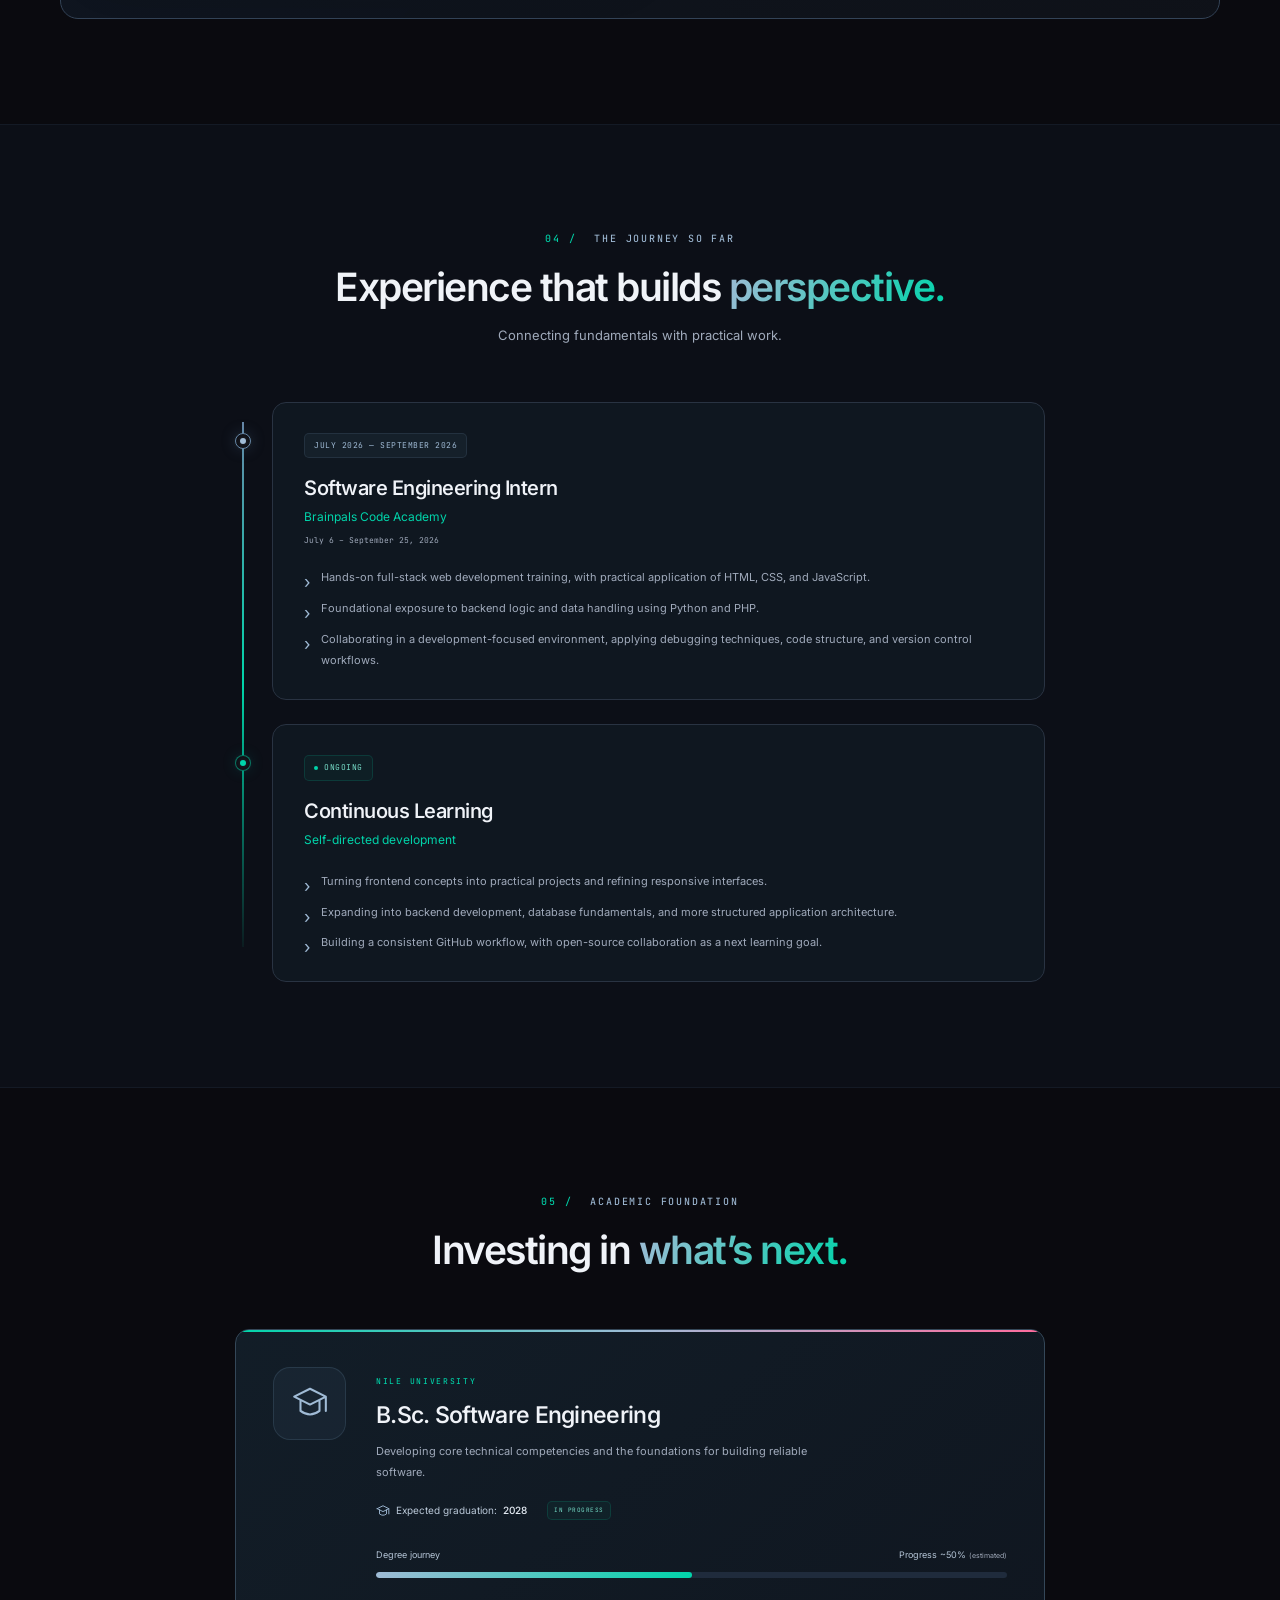
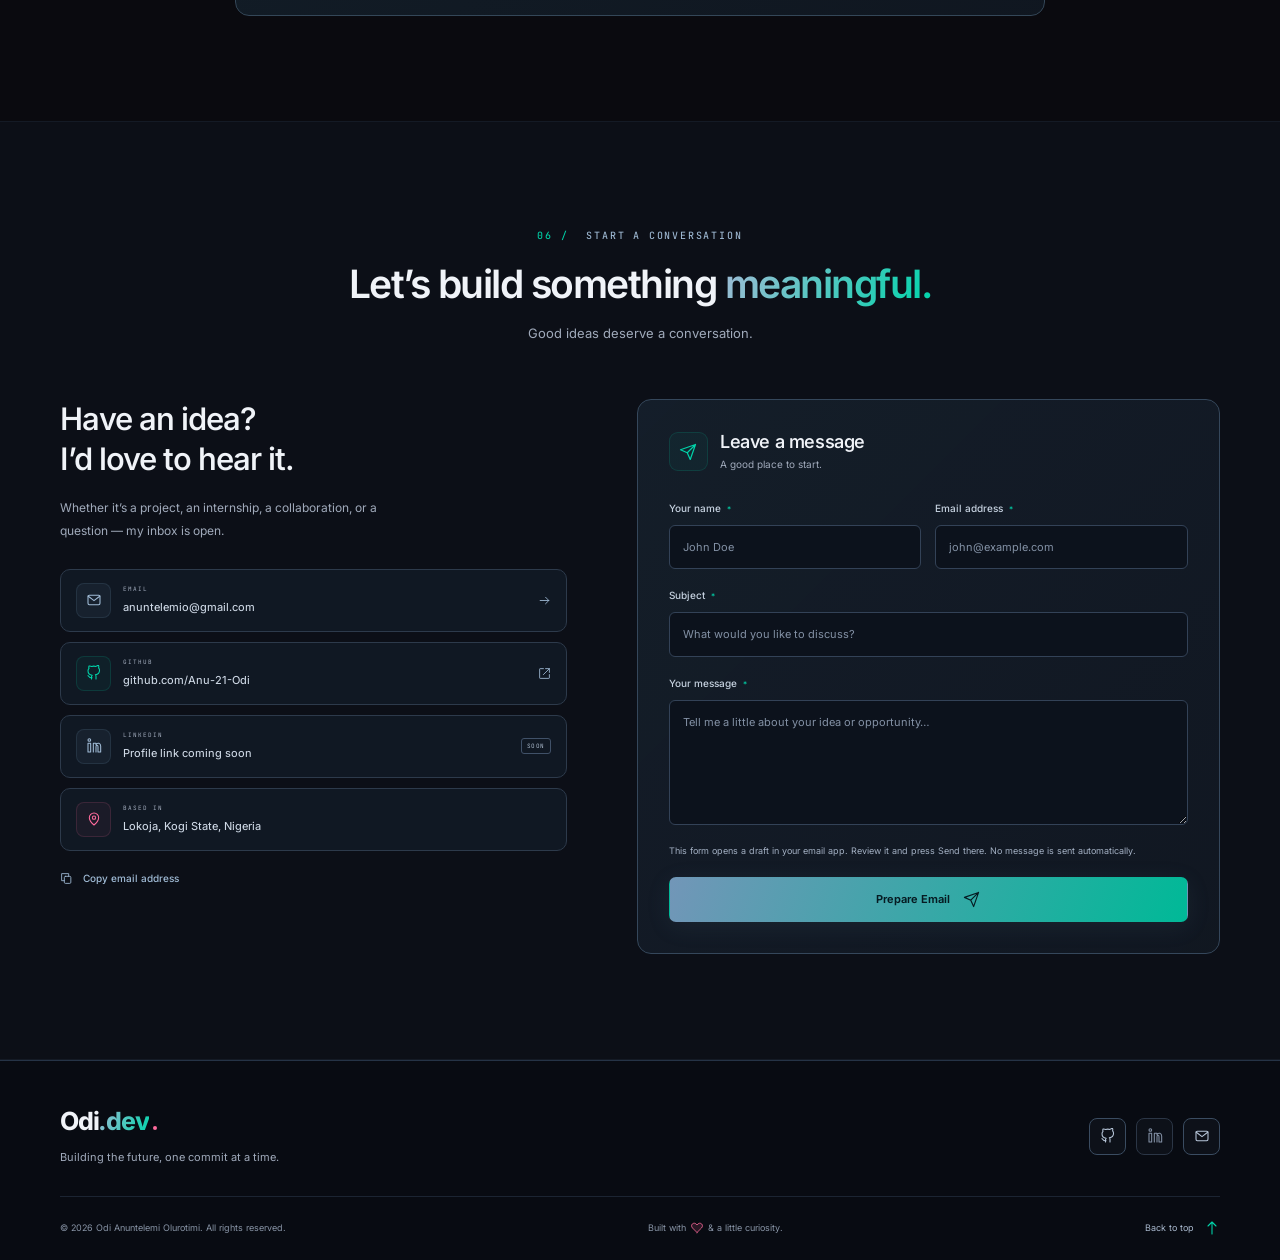
==== commit f570e249: "Build responsive steel-blue futuristic portfolio Co-authored-by: arena-agent <297053741+arena-agent@" ====
--- a/index.html
+++ b/index.html
@@ -1,283 +1,837 @@
-<!DOCTYPE html>
+<!doctype html>
 <html lang="en">
-<head>
-<meta charset="utf-8">
-<meta name="viewport" content="width=device-width, initial-scale=1">
-<title>Odi Anuntelemi Olurotimi — Software Engineering Student</title>
-<meta name="description" content="Odi Anuntelemi Olurotimi — software engineering student at Nile University building responsive web applications with JavaScript, Python and PHP.">
-<meta property="og:title" content="Odi Anuntelemi Olurotimi — Software Engineering Student">
-<meta property="og:description" content="Full-stack student developer building responsive web applications. Open to internships and junior roles.">
-<meta property="og:type" content="website">
-<meta name="theme-color" content="#08080a">
-<link rel="icon" href="data:image/svg+xml,%3Csvg xmlns='http://www.w3.org/2000/svg' viewBox='0 0 100 100'%3E%3Crect width='100' height='100' rx='24' fill='%2308080a'/%3E%3Ctext x='50' y='72' font-size='58' font-family='system-ui,sans-serif' font-weight='700' text-anchor='middle' fill='%23d9ff3d'%3EO%3C/text%3E%3C/svg%3E">
-
-<!-- ===== stylesheet ===== -->
-<link rel="stylesheet" href="styles.css">
-</head>
-<body>
-<a class="skip" href="#work">Skip to work</a>
-<div id="bar" aria-hidden="true"></div>
-
-<!-- ======================= HEADER ======================= -->
-<header id="hdr">
-  <div class="wrap nav">
-    <a class="brand" href="#top"><span class="dot" aria-hidden="true"></span>Odi Olurotimi</a>
-
-    <nav class="nav-links" aria-label="Primary">
-      <a href="#about">About</a>
-      <a href="#work">Work</a>
-      <a href="#experience">Experience</a>
-      <a href="#contact">Contact</a>
-    </nav>
-
-    <a class="btn btn--fill" href="#contact">Get in touch <span aria-hidden="true">→</span></a>
-
-    <button class="burger" id="burger" aria-label="Open menu" aria-expanded="false"><span></span></button>
-  </div>
-</header>
-
-<div class="sheet" id="sheet" aria-hidden="true">
-  <a href="#about">About</a>
-  <a href="#work">Work</a>
-  <a href="#experience">Experience</a>
-  <a href="#contact">Contact</a>
-</div>
-
-<main id="top">
-
-  <!-- ======================= HERO ======================= -->
-  <section class="hero wrap">
-    <div class="hero-bg" aria-hidden="true"><div class="grid"></div><div class="blob"></div></div>
-
-    <p class="eyebrow" data-reveal>Open to internships &amp; junior roles — <span id="loc">Lokoja, Nigeria</span></p>
-
-    <h1 data-reveal style="--d:80ms">
-      I build<br>for the <span class="stroke">web</span><br>
-      to <span class="rotator"><span class="rot" id="rot">
-        <span class="on">learn.</span><span>ship.</span><span>last.</span><span>stay fast.</span>
-      </span></span>
-    </h1>
-
-    <p class="hero-lead" data-reveal style="--d:180ms">
-      I'm Odi — a <b>software engineering student</b> at Nile University and a
-      <b>full-stack intern</b> at Brainpals Code Academy. I build responsive interfaces with
-      JavaScript, HTML and CSS, and I'm working my way down the stack into
-      <b>Python, PHP and databases</b>.
-    </p>
-
-    <div class="hero-cta" data-reveal style="--d:260ms">
-      <a class="btn btn--fill" href="#work">See my work <span aria-hidden="true">↓</span></a>
-      <a class="btn btn--ghost" href="/cdn-cgi/l/email-protection#b5d4dbc0dbc1d0d9d0d8dcdaf5d2d8d4dcd99bd6dad8">Email me</a>
-      <a class="btn btn--ghost" href="Odi-Anuntelemi-Olurotimi-CV.pdf" download>Download CV</a>
+  <head>
+    <meta charset="UTF-8" />
+    <meta name="viewport" content="width=device-width, initial-scale=1" />
+    <title>Odi Olurotimi — Software Engineering Portfolio</title>
+    <meta
+      name="description"
+      content="Odi Anuntelemi Olurotimi, software engineering student at Nile University. Explore my projects, development skills, and full-stack learning journey."
+    />
+    <meta name="theme-color" content="#0a0a0f" />
+    <meta
+      property="og:title"
+      content="Odi Olurotimi — Software Engineering Portfolio"
+    />
+    <meta
+      property="og:description"
+      content="Building thoughtful web experiences with JavaScript, Python, and PHP. Based in Lokoja, Nigeria."
+    />
+    <meta property="og:type" content="website" />
+    <link rel="icon" href="assets/favicon.svg" type="image/svg+xml" />
+    <link
+      rel="preload"
+      href="assets/fonts/inter-latin-wght-normal.woff2"
+      as="font"
+      type="font/woff2"
+      crossorigin
+    />
+    <link rel="stylesheet" href="styles.css" />
+    <script src="script.js" defer></script>
+  </head>
+  <body>
+    <svg
+      class="icon-library"
+      xmlns="http://www.w3.org/2000/svg"
+      aria-hidden="true"
+    >
+      <defs>
+        <symbol id="i-arrow" viewBox="0 0 24 24">
+          <path d="M4 12h16m-6-6 6 6-6 6" />
+        </symbol>
+        <symbol id="i-external" viewBox="0 0 24 24">
+          <path
+            d="M14 3h7v7m0-7L10 14M10 3H4a1 1 0 0 0-1 1v16a1 1 0 0 0 1 1h16a1 1 0 0 0 1-1v-6"
+          />
+        </symbol>
+        <symbol id="i-github" viewBox="0 0 24 24">
+          <path
+            d="M9 19c-4.3 1.4-4.3-2.5-6-3m12 5v-4a3.3 3.3 0 0 0-.9-2.5c3-.3 6.2-1.5 6.2-6.7a5.2 5.2 0 0 0-1.4-3.6 4.9 4.9 0 0 0-.1-3.6s-1.2-.4-3.9 1.5a12.2 12.2 0 0 0-6.4 0C5.8 1.2 4.6 1.6 4.6 1.6a4.9 4.9 0 0 0-.1 3.6A5.2 5.2 0 0 0 3 8.8c0 5.2 3.2 6.4 6.2 6.7A3.3 3.3 0 0 0 8.3 18v3"
+          />
+        </symbol>
+        <symbol id="i-linkedin" viewBox="0 0 24 24">
+          <rect x="3" y="8" width="4" height="13" />
+          <path d="M11 21V8h4v2c2-4 7-2 7 2v9h-4v-8c0-3-3-3-3 0v8" />
+          <circle cx="5" cy="3" r="2" />
+        </symbol>
+        <symbol id="i-mail" viewBox="0 0 24 24">
+          <rect x="3" y="5" width="18" height="14" rx="2" />
+          <path d="m3 6 9 7 9-7" />
+        </symbol>
+        <symbol id="i-location" viewBox="0 0 24 24">
+          <path d="M19 10c0 5-7 11-7 11S5 15 5 10a7 7 0 1 1 14 0Z" />
+          <circle cx="12" cy="10" r="2.5" />
+        </symbol>
+        <symbol id="i-school" viewBox="0 0 24 24">
+          <path d="m2 8 10-5 10 5-10 5L2 8Zm4 2v7c4 3 8 3 12 0v-7m4-2v9" />
+        </symbol>
+        <symbol id="i-code" viewBox="0 0 24 24">
+          <path d="m8 6-6 6 6 6m8-12 6 6-6 6m-3-15-2 18" />
+        </symbol>
+        <symbol id="i-database" viewBox="0 0 24 24">
+          <ellipse cx="12" cy="5" rx="8" ry="3" />
+          <path d="M4 5v14c0 4 16 4 16 0V5M4 12c0 4 16 4 16 0" />
+        </symbol>
+        <symbol id="i-terminal" viewBox="0 0 24 24">
+          <rect x="2" y="4" width="20" height="16" rx="2" />
+          <path d="m6 9 3 3-3 3m7 0h5" />
+        </symbol>
+        <symbol id="i-bolt" viewBox="0 0 24 24">
+          <path d="m13 2-9 12h7l-1 8 10-13h-8l1-7Z" />
+        </symbol>
+        <symbol id="i-target" viewBox="0 0 24 24">
+          <circle cx="12" cy="12" r="9" />
+          <circle cx="12" cy="12" r="5" />
+          <circle cx="12" cy="12" r="1" />
+        </symbol>
+        <symbol id="i-check" viewBox="0 0 24 24">
+          <path d="m5 12 4 4L19 6" />
+        </symbol>
+        <symbol id="i-send" viewBox="0 0 24 24">
+          <path d="m22 2-7 20-4-9L2 9 22 2Zm0 0L11 13" />
+        </symbol>
+        <symbol id="i-download" viewBox="0 0 24 24">
+          <path d="M12 3v12m-4-4 4 4 4-4M4 17v4h16v-4" />
+        </symbol>
+        <symbol id="i-heart" viewBox="0 0 24 24">
+          <path d="M12 21 3 12C-3 5 7-2 12 6c5-8 15-1 9 6l-9 9Z" />
+        </symbol>
+        <symbol id="i-copy" viewBox="0 0 24 24">
+          <rect x="8" y="8" width="12" height="13" rx="2" />
+          <path d="M16 8V3H3v13h5" />
+        </symbol>
+      </defs>
+    </svg>
+    <a class="skip" href="#main">Skip to content</a>
+    <div class="ambient" aria-hidden="true">
+      <div class="orb-layer orb-layer-one">
+        <div class="orb orb-blue"></div>
+      </div>
+      <div class="orb-layer orb-layer-two">
+        <div class="orb orb-teal"></div>
+      </div>
+      <div class="orb-layer orb-layer-three">
+        <div class="orb orb-pink"></div>
+      </div>
+      <div class="grid-overlay"></div>
     </div>
-
-    <div class="socials" data-reveal style="--d:340ms">
-      <!-- TODO: replace the two hrefs below with your real profile URLs -->
-      <a href="https://github.com/" aria-label="GitHub profile" target="_blank" rel="noopener">
-        <svg viewBox="0 0 24 24" aria-hidden="true"><path d="M9 19c-4.3 1.4-4.3-2.5-6-3m12 5v-3.9a3.4 3.4 0 0 0-.9-2.6c3-.3 6.2-1.5 6.2-6.7a5.2 5.2 0 0 0-1.4-3.6 4.9 4.9 0 0 0-.1-3.6s-1.2-.4-3.9 1.5a12.2 12.2 0 0 0-6.4 0C5.8 1.2 4.6 1.6 4.6 1.6a4.9 4.9 0 0 0-.1 3.6A5.2 5.2 0 0 0 3 8.8c0 5.2 3.2 6.4 6.2 6.7a3.4 3.4 0 0 0-.9 2.6V21"/></svg>
-      </a>
-      <a href="https://linkedin.com/" aria-label="LinkedIn profile" target="_blank" rel="noopener">
-        <svg viewBox="0 0 24 24" aria-hidden="true"><path d="M16 8a6 6 0 0 1 6 6v7h-4v-7a2 2 0 0 0-4 0v7h-4v-7a6 6 0 0 1 6-6z"/><rect x="2" y="9" width="4" height="12"/><circle cx="4" cy="4" r="2"/></svg>
-      </a>
-      <a href="/cdn-cgi/l/email-protection#bfded1cad1cbdad3dad2d6d0ffd8d2ded6d391dcd0d2" aria-label="Email">
-        <svg viewBox="0 0 24 24" aria-hidden="true"><rect x="2" y="4" width="20" height="16" rx="2"/><path d="m3 6 9 7 9-7"/></svg>
-      </a>
-    </div>
-  </section>
-
-  <!-- ======================= MARQUEE ======================= -->
-  <div class="marquee" aria-hidden="true">
-    <div class="track">
-      <span>JavaScript ES6+</span><span>Python</span><span>PHP</span><span>HTML5</span><span>CSS3</span>
-      <span>Responsive Design</span><span>DOM Manipulation</span><span>Git &amp; GitHub</span><span>Relational Databases</span>
-      <span>JavaScript ES6+</span><span>Python</span><span>PHP</span><span>HTML5</span><span>CSS3</span>
-      <span>Responsive Design</span><span>DOM Manipulation</span><span>Git &amp; GitHub</span><span>Relational Databases</span>
-    </div>
-  </div>
-
-  <!-- ======================= ABOUT ======================= -->
-  <section class="sec wrap" id="about">
-    <div class="about">
-      <div class="about-body" data-reveal>
-        <p class="eyebrow" style="margin-bottom:22px">About</p>
-        <p>I'm a software engineering undergraduate at <strong>Nile University</strong>, currently
-        completing a full-stack internship at <strong>Brainpals Code Academy</strong>. Most of what
-        I know came from building: breaking layouts, fixing them, and slowly figuring out why
-        the fix worked.</p>
-        <p>My focus right now is the frontend — <strong>semantic HTML, modern CSS, and vanilla
-        JavaScript</strong> — because I want the fundamentals solid before leaning on a framework.
-        I can debug a layout with DevTools, structure a project so the next file makes sense,
-        and keep my work in version control as I go.</p>
-        <p>Next up: <strong>backend development</strong> with Python and PHP, plus relational
-        databases, so I can take an idea from an empty folder to something people can log into.</p>
+    <div class="cursor-glow" aria-hidden="true"></div>
+    <header class="header" id="top">
+      <div class="container nav-wrap">
+        <a class="logo" href="#home" aria-label="Odi.dev, home"
+          >Odi<span class="gradient-text">.dev</span
+          ><span class="logo-dot"></span
+        ></a>
+        <nav class="navigation" id="navigation" aria-label="Main navigation">
+          <a href="#home" aria-current="location">Home</a
+          ><a href="#about">About</a><a href="#skills">Skills</a
+          ><a href="#projects">Projects</a><a href="#experience">Experience</a
+          ><a href="#contact" class="mobile-contact">Contact</a>
+        </nav>
+        <a class="button button-gradient nav-cta" href="#contact"
+          >Contact Me <svg aria-hidden="true"><use href="#i-arrow" /></svg></a
+        ><button
+          class="menu-toggle"
+          aria-label="Open navigation"
+          aria-controls="navigation"
+          aria-expanded="false"
+        >
+          <span></span><span></span><span></span>
+        </button>
       </div>
-
-      <div class="portrait" data-reveal style="--d:120ms">
-        <div class="ph">
-          <span class="mono-mark">OAO</span>
-          <small>Your photo here —<br>swap this block for &lt;img src="me.jpg" alt="Odi"&gt;</small>
+    </header>
+    <div class="menu-backdrop" hidden></div>
+    <main id="main">
+      <section class="hero container" id="home" aria-labelledby="hero-title">
+        <div class="status-badge">
+          <span></span> Open to opportunities &amp; collaborations
+        </div>
+        <p class="eyebrow hero-greeting">HELLO, I’M ODI ANUNTELEMI OLUROTIMI</p>
+        <h1 id="hero-title">
+          Odi
+          <span class="gradient-text"
+            >Olurotimi<span class="name-period">.</span></span
+          >
+        </h1>
+        <div class="typing-line">
+          <span class="code-bracket" aria-hidden="true">&lt;</span
+          ><span class="sr-only"
+            >Full-stack developer in training, problem solver, clean code
+            advocate, lifelong learner, and web enthusiast.</span
+          ><span id="typing-role" aria-hidden="true">Full-Stack Developer</span
+          ><span class="typing-cursor" aria-hidden="true"></span
+          ><span class="code-bracket" aria-hidden="true">/&gt;</span>
+        </div>
+        <p class="hero-description">
+          Software Engineering student at
+          <strong>Nile University</strong>.<br />
+          Building thoughtful web experiences, strengthening my full-stack<br
+            class="desktop-break"
+          />
+          foundations, and turning curiosity into clean, purposeful code.
+        </p>
+        <div class="hero-actions">
+          <a class="button button-gradient" href="#projects"
+            >View My Work
+            <svg aria-hidden="true"><use href="#i-arrow" /></svg></a
+          ><a class="button button-outline" href="#contact"
+            >Let’s Talk <svg aria-hidden="true"><use href="#i-mail" /></svg
+          ></a>
+        </div>
+        <div
+          class="stats"
+          role="group"
+          aria-label="Five technologies, one featured project, and a three-month training program"
+        >
+          <div class="stat">
+            <span class="stat-number gradient-text" aria-hidden="true"
+              ><span data-counter="5">5</span>+</span
+            ><span class="stat-label">Technologies</span>
+          </div>
+          <div class="stat">
+            <span class="stat-number gradient-text" aria-hidden="true"
+              ><span data-counter="1">1</span>+</span
+            ><span class="stat-label">Featured project</span>
+          </div>
+          <div class="stat">
+            <span class="stat-number gradient-text" aria-hidden="true"
+              ><span data-counter="3">3</span></span
+            ><span class="stat-label">Month training program</span>
+          </div>
+        </div>
+        <a class="scroll-indicator" href="#about"
+          ><span>SCROLL TO EXPLORE</span><i aria-hidden="true"></i></a
+        ><span class="hero-coordinate mono"
+          ><svg aria-hidden="true"><use href="#i-location" /></svg> LOKOJA, NG
+          <span id="local-time"></span
+        ></span>
+      </section>
+      <section
+        class="container section"
+        id="about"
+        aria-labelledby="about-title"
+      >
+        <div class="section-heading" data-reveal>
+          <p class="eyebrow"><span>01 /</span> GET TO KNOW ME</p>
+          <h2 id="about-title">
+            Curiosity meets <span class="gradient-text">purpose.</span>
+          </h2>
+          <p>The person behind the code.</p>
+        </div>
+        <div class="about-layout">
+          <div class="avatar-scene" data-reveal>
+            <div class="avatar-glow">
+              <div class="avatar-frame">
+                <span class="avatar-code mono">&lt;developer /&gt;</span>
+                <div
+                  class="avatar-initials"
+                  role="img"
+                  aria-label="OA initials, profile photo placeholder"
+                >
+                  OA<span class="avatar-terminal"
+                    ><svg aria-hidden="true"><use href="#i-terminal" /></svg
+                  ></span>
+                </div>
+                <span class="avatar-name">Odi Olurotimi</span
+                ><span class="avatar-caption mono"
+                  >SOFTWARE ENGINEERING STUDENT</span
+                ><span class="photo-note"
+                  >A face behind every line of code.</span
+                >
+              </div>
+            </div>
+            <div class="floating-info info-one">
+              <span class="icon-box teal"
+                ><svg aria-hidden="true"><use href="#i-target" /></svg></span
+              ><span>Full-Stack<br /><strong>Development</strong></span>
+            </div>
+            <div class="floating-info info-two">
+              <span class="icon-box blue"
+                ><svg aria-hidden="true"><use href="#i-code" /></svg></span
+              ><span>Clean Code<br /><strong>Advocate</strong></span>
+            </div>
+            <div class="floating-info info-three">
+              <span class="icon-box pink"
+                ><svg aria-hidden="true"><use href="#i-bolt" /></svg></span
+              ><span>Always a<br /><strong>Fast Learner</strong></span>
+            </div>
+          </div>
+          <div class="about-copy" data-reveal>
+            <h3>
+              Learning deeply.<br />Building with
+              <span class="gradient-text">intention.</span>
+            </h3>
+            <p>
+              I’m <strong>Odi Anuntelemi Olurotimi</strong>, a Software
+              Engineering student at Nile University with hands-on full-stack
+              development training from Brainpals Code Academy.
+            </p>
+            <p>
+              I’m passionate about building responsive web applications, writing
+              readable code, and understanding the systems behind a good
+              interface. I work with JavaScript, HTML, and CSS, while expanding
+              my backend foundations in Python, PHP, and relational databases.
+            </p>
+            <div class="detail-grid">
+              <div class="detail-card">
+                <svg aria-hidden="true"><use href="#i-location" /></svg>
+                <div>
+                  <span>LOCATION</span><strong>Lokoja, Kogi State</strong>
+                </div>
+              </div>
+              <div class="detail-card">
+                <svg aria-hidden="true"><use href="#i-school" /></svg>
+                <div>
+                  <span>UNIVERSITY</span><strong>Nile University</strong>
+                </div>
+              </div>
+              <div class="detail-card">
+                <svg aria-hidden="true"><use href="#i-code" /></svg>
+                <div>
+                  <span>FOCUS</span><strong>Full-Stack Development</strong>
+                </div>
+              </div>
+              <a class="detail-card" href="mailto:anuntelemio@gmail.com"
+                ><svg aria-hidden="true"><use href="#i-mail" /></svg>
+                <div>
+                  <span>EMAIL</span><strong>anuntelemio@gmail.com</strong>
+                </div></a
+              >
+            </div>
+            <a class="text-link" href="Odi-Anuntelemi-Olurotimi-CV.pdf" download
+              >Download my résumé
+              <svg aria-hidden="true"><use href="#i-download" /></svg
+            ></a>
+          </div>
+        </div>
+      </section>
+      <section
+        class="section section-tinted"
+        id="skills"
+        aria-labelledby="skills-title"
+      >
+        <div class="container">
+          <div class="section-heading" data-reveal>
+            <p class="eyebrow"><span>02 /</span> MY TECHNICAL TOOLKIT</p>
+            <h2 id="skills-title">
+              The tools behind <span class="gradient-text">the ideas.</span>
+            </h2>
+            <p>A solid foundation. An always-growing skill set.</p>
+          </div>
+          <div class="skill-grid">
+            <article class="skill-card" data-reveal>
+              <span class="icon-box blue"
+                ><svg aria-hidden="true"><use href="#i-code" /></svg></span
+              ><span class="card-index mono">01</span>
+              <h3>Frontend Development</h3>
+              <p>Responsive interfaces that feel natural on every screen.</p>
+              <div class="skill-tags">
+                <span style="--brand: #ff865b">HTML5</span
+                ><span style="--brand: #55a6ff">CSS3</span
+                ><span style="--brand: #f7df1e">JavaScript (ES6+)</span
+                ><span style="--brand: #00d4aa">Responsive Design</span
+                ><span style="--brand: #f7df1e">DOM Manipulation</span
+                ><span style="--brand: #ff6b9d">UI Development</span>
+              </div>
+            </article>
+            <article class="skill-card" data-reveal>
+              <span class="icon-box teal"
+                ><svg aria-hidden="true"><use href="#i-database" /></svg></span
+              ><span class="card-index mono">02</span>
+              <h3>Backend &amp; Data</h3>
+              <p>Exploring the logic and data that make applications work.</p>
+              <div class="skill-tags">
+                <span style="--brand: #5599d0">Python</span
+                ><span style="--brand: #9b91d8">PHP</span
+                ><span style="--brand: #5ec8d9">Relational Databases</span
+                ><span style="--brand: #00d4aa">Backend Logic</span>
+              </div>
+              <span class="learning-note"
+                ><i></i> Foundational knowledge · actively learning</span
+              >
+            </article>
+            <article class="skill-card" data-reveal>
+              <span class="icon-box pink"
+                ><svg aria-hidden="true"><use href="#i-terminal" /></svg></span
+              ><span class="card-index mono">03</span>
+              <h3>Tools &amp; Workflow</h3>
+              <p>
+                A considered process, from the first line to the final commit.
+              </p>
+              <div class="skill-tags">
+                <span style="--brand: #f66b52">Git</span
+                ><span style="--brand: #cbd1dc">GitHub</span
+                ><span style="--brand: #38a8ed">VS Code</span
+                ><span style="--brand: #ff6b9d">Debugging</span
+                ><span style="--brand: #00d4aa">Code Structure</span>
+              </div>
+            </article>
+          </div>
+        </div>
+      </section>
+      <section
+        class="container section"
+        id="projects"
+        aria-labelledby="projects-title"
+      >
+        <div class="section-heading" data-reveal>
+          <p class="eyebrow"><span>03 /</span> SELECTED WORK</p>
+          <h2 id="projects-title">
+            From concept to <span class="gradient-text">working code.</span>
+          </h2>
+          <p>Real learning happens when you build.</p>
+        </div>
+        <article class="project-card" data-reveal>
+          <div class="project-visual">
+            <div class="browser-window">
+              <div class="browser-toolbar">
+                <span class="window-dots" aria-hidden="true"
+                  ><i></i><i></i><i></i></span
+                ><span class="url-bar"
+                  ><svg aria-hidden="true"><use href="#i-code" /></svg>
+                  spendwise / dashboard</span
+                ><span class="browser-menu" aria-hidden="true">···</span>
+              </div>
+              <div class="budget-dashboard">
+                <div class="dashboard-top">
+                  <span class="dashboard-logo"
+                    ><svg aria-hidden="true"><use href="#i-bolt" /></svg>
+                    SpendWise</span
+                  ><span class="sample-label">SAMPLE DATA</span>
+                </div>
+                <div class="budget-heading">
+                  <span>Monthly Budget</span
+                  ><span class="month-badge">September</span>
+                </div>
+                <div class="budget-amount">₦85,000<span>.00</span></div>
+                <div class="budget-summary">
+                  <span><i></i> ₦57,000 allocated</span
+                  ><span>₦28,000 available</span>
+                </div>
+                <div class="budget-categories">
+                  <button
+                    class="budget-category"
+                    data-category="Food"
+                    data-amount="20000"
+                    data-description="Groceries and everyday meals"
+                    style="--bar-color: var(--steel-light); --progress: 72%"
+                  >
+                    <span><span>Food</span><strong>₦20,000</strong></span
+                    ><span class="progress-track"><i></i></span></button
+                  ><button
+                    class="budget-category"
+                    data-category="Transport"
+                    data-amount="12000"
+                    data-description="Commuting and local journeys"
+                    style="--bar-color: var(--teal); --progress: 45%"
+                  >
+                    <span><span>Transport</span><strong>₦12,000</strong></span
+                    ><span class="progress-track"><i></i></span></button
+                  ><button
+                    class="budget-category"
+                    data-category="Bills"
+                    data-amount="15000"
+                    data-description="Utilities and recurring expenses"
+                    style="--bar-color: var(--pink); --progress: 60%"
+                  >
+                    <span><span>Bills</span><strong>₦15,000</strong></span
+                    ><span class="progress-track"><i></i></span></button
+                  ><button
+                    class="budget-category"
+                    data-category="Savings"
+                    data-amount="10000"
+                    data-description="Setting money aside for future goals"
+                    style="--bar-color: #e5b978; --progress: 36%"
+                  >
+                    <span><span>Savings</span><strong>₦10,000</strong></span
+                    ><span class="progress-track"><i></i></span>
+                  </button>
+                </div>
+                <div class="budget-insight" id="budget-insight" role="status">
+                  <svg aria-hidden="true"><use href="#i-bolt" /></svg
+                  ><span>Click a category to explore this sample budget.</span>
+                </div>
+              </div>
+            </div>
+            <span class="preview-note mono"
+              >INTERACTIVE INTERFACE CONCEPT · NOT THE LIVE APP</span
+            >
+          </div>
+          <div class="project-content">
+            <span class="featured-label mono"><i></i> FEATURED PROJECT</span>
+            <h3>
+              SpendWise<span class="project-symbol"
+                ><svg aria-hidden="true"><use href="#i-bolt" /></svg
+              ></span>
+            </h3>
+            <p>
+              A personal finance and expense-tracking web application. Designed
+              to give everyday budgeting a clear, responsive interface — without
+              unnecessary complexity.
+            </p>
+            <ul class="feature-list">
+              <li>
+                <svg aria-hidden="true"><use href="#i-check" /></svg> Responsive
+                layouts across screen sizes
+              </li>
+              <li>
+                <svg aria-hidden="true"><use href="#i-check" /></svg> Dynamic UI
+                with vanilla JavaScript
+              </li>
+              <li>
+                <svg aria-hidden="true"><use href="#i-check" /></svg> Budget
+                inputs and state-based rendering
+              </li>
+            </ul>
+            <div class="tech-badges">
+              <span>HTML5</span><span>CSS3</span><span>JavaScript</span>
+            </div>
+            <div class="project-links">
+              <a
+                class="button button-outline"
+                href="https://github.com/Anu-21-Odi/SpendWise"
+                target="_blank"
+                rel="noopener noreferrer"
+                ><svg aria-hidden="true"><use href="#i-github" /></svg> Source
+                Code</a
+              ><span
+                class="button unavailable"
+                aria-disabled="true"
+                title="A deployed demo URL has not been provided"
+                ><svg aria-hidden="true"><use href="#i-external" /></svg> Live
+                Demo <small>URL pending</small></span
+              >
+            </div>
+            <div class="roadmap">
+              <svg aria-hidden="true"><use href="#i-database" /></svg>
+              <p>
+                <strong>Next on the roadmap</strong>Secure Python/PHP backend
+                and persistent database storage for user transactions.
+              </p>
+            </div>
+          </div>
+        </article>
+      </section>
+      <section
+        class="section section-tinted"
+        id="experience"
+        aria-labelledby="experience-title"
+      >
+        <div class="container">
+          <div class="section-heading" data-reveal>
+            <p class="eyebrow"><span>04 /</span> THE JOURNEY SO FAR</p>
+            <h2 id="experience-title">
+              Experience that builds
+              <span class="gradient-text">perspective.</span>
+            </h2>
+            <p>Connecting fundamentals with practical work.</p>
+          </div>
+          <div class="timeline">
+            <article class="timeline-item" data-reveal>
+              <span class="timeline-node" aria-hidden="true"></span>
+              <div class="timeline-card">
+                <span class="date-badge mono">JULY 2026 — SEPTEMBER 2026</span>
+                <h3>Software Engineering Intern</h3>
+                <span class="company">Brainpals Code Academy</span>
+                <p class="timeline-dates">July 6 – September 25, 2026</p>
+                <ul>
+                  <li>
+                    Hands-on full-stack web development training, with practical
+                    application of HTML, CSS, and JavaScript.
+                  </li>
+                  <li>
+                    Foundational exposure to backend logic and data handling
+                    using Python and PHP.
+                  </li>
+                  <li>
+                    Collaborating in a development-focused environment, applying
+                    debugging techniques, code structure, and version control
+                    workflows.
+                  </li>
+                </ul>
+              </div>
+            </article>
+            <article class="timeline-item" data-reveal>
+              <span class="timeline-node teal-node" aria-hidden="true"></span>
+              <div class="timeline-card">
+                <span class="date-badge ongoing mono"><i></i> ONGOING</span>
+                <h3>Continuous Learning</h3>
+                <span class="company">Self-directed development</span>
+                <ul>
+                  <li>
+                    Turning frontend concepts into practical projects and
+                    refining responsive interfaces.
+                  </li>
+                  <li>
+                    Expanding into backend development, database fundamentals,
+                    and more structured application architecture.
+                  </li>
+                  <li>
+                    Building a consistent GitHub workflow, with open-source
+                    collaboration as a next learning goal.
+                  </li>
+                </ul>
+              </div>
+            </article>
+          </div>
+        </div>
+      </section>
+      <section
+        class="container section"
+        id="education"
+        aria-labelledby="education-title"
+      >
+        <div class="section-heading" data-reveal>
+          <p class="eyebrow"><span>05 /</span> ACADEMIC FOUNDATION</p>
+          <h2 id="education-title">
+            Investing in <span class="gradient-text">what’s next.</span>
+          </h2>
+        </div>
+        <article class="education-card" data-reveal>
+          <span class="education-icon"
+            ><svg aria-hidden="true"><use href="#i-school" /></svg
+          ></span>
+          <div class="education-info">
+            <span class="eyebrow">NILE UNIVERSITY</span>
+            <h3>B.Sc. Software Engineering</h3>
+            <p>
+              Developing core technical competencies and the foundations for
+              building reliable software.
+            </p>
+            <div class="education-meta">
+              <span
+                ><svg aria-hidden="true"><use href="#i-school" /></svg> Expected
+                graduation: <strong>2028</strong></span
+              ><span class="date-badge ongoing mono">IN PROGRESS</span>
+            </div>
+            <div class="education-progress">
+              <div>
+                <span>Degree journey</span
+                ><span>Progress ~50% <small>(estimated)</small></span>
+              </div>
+              <div
+                class="progress-track"
+                role="progressbar"
+                aria-label="Estimated degree progress"
+                aria-valuenow="50"
+                aria-valuemin="0"
+                aria-valuemax="100"
+              >
+                <i style="--progress: 50%"></i>
+              </div>
+            </div>
+          </div>
+        </article>
+      </section>
+      <section
+        class="section section-tinted"
+        id="contact"
+        aria-labelledby="contact-title"
+      >
+        <div class="container">
+          <div class="section-heading" data-reveal>
+            <p class="eyebrow"><span>06 /</span> START A CONVERSATION</p>
+            <h2 id="contact-title">
+              Let’s build something
+              <span class="gradient-text">meaningful.</span>
+            </h2>
+            <p>Good ideas deserve a conversation.</p>
+          </div>
+          <div class="contact-layout">
+            <div class="contact-info" data-reveal>
+              <h3>Have an idea?<br />I’d love to hear it.</h3>
+              <p>
+                Whether it’s a project, an internship, a collaboration, or a
+                question — my inbox is open.
+              </p>
+              <div class="contact-methods">
+                <a class="contact-method" href="mailto:anuntelemio@gmail.com"
+                  ><span class="icon-box blue"
+                    ><svg aria-hidden="true"><use href="#i-mail" /></svg
+                  ></span>
+                  <div>
+                    <span>EMAIL</span><strong>anuntelemio@gmail.com</strong>
+                  </div>
+                  <svg class="method-arrow" aria-hidden="true">
+                    <use href="#i-arrow" /></svg></a
+                ><a
+                  class="contact-method"
+                  href="https://github.com/Anu-21-Odi"
+                  target="_blank"
+                  rel="noopener noreferrer"
+                  ><span class="icon-box teal"
+                    ><svg aria-hidden="true"><use href="#i-github" /></svg
+                  ></span>
+                  <div>
+                    <span>GITHUB</span><strong>github.com/Anu-21-Odi</strong>
+                  </div>
+                  <svg class="method-arrow" aria-hidden="true">
+                    <use href="#i-external" /></svg
+                ></a>
+                <div class="contact-method method-static">
+                  <span class="icon-box blue"
+                    ><svg aria-hidden="true"><use href="#i-linkedin" /></svg
+                  ></span>
+                  <div>
+                    <span>LINKEDIN</span
+                    ><strong>Profile link coming soon</strong>
+                  </div>
+                  <span class="soon-badge">SOON</span>
+                </div>
+                <div class="contact-method method-static">
+                  <span class="icon-box pink"
+                    ><svg aria-hidden="true"><use href="#i-location" /></svg
+                  ></span>
+                  <div>
+                    <span>BASED IN</span
+                    ><strong>Lokoja, Kogi State, Nigeria</strong>
+                  </div>
+                </div>
+              </div>
+              <button class="text-link copy-email" id="copy-email">
+                <svg aria-hidden="true"><use href="#i-copy" /></svg> Copy email
+                address</button
+              ><span id="copy-status" role="status" aria-live="polite"></span>
+            </div>
+            <form class="contact-form" id="contact-form" data-reveal>
+              <div class="form-heading">
+                <span class="icon-box teal"
+                  ><svg aria-hidden="true"><use href="#i-send" /></svg
+                ></span>
+                <div>
+                  <h3>Leave a message</h3>
+                  <p>A good place to start.</p>
+                </div>
+              </div>
+              <div class="form-row">
+                <div class="form-field">
+                  <label for="name">Your name <span>*</span></label
+                  ><input
+                    id="name"
+                    name="name"
+                    autocomplete="name"
+                    placeholder="John Doe"
+                    required
+                    maxlength="100"
+                  />
+                </div>
+                <div class="form-field">
+                  <label for="email">Email address <span>*</span></label
+                  ><input
+                    id="email"
+                    name="email"
+                    type="email"
+                    autocomplete="email"
+                    placeholder="john@example.com"
+                    required
+                    maxlength="254"
+                  />
+                </div>
+              </div>
+              <div class="form-field">
+                <label for="subject">Subject <span>*</span></label
+                ><input
+                  id="subject"
+                  name="subject"
+                  placeholder="What would you like to discuss?"
+                  required
+                  maxlength="150"
+                />
+              </div>
+              <div class="form-field">
+                <label for="message">Your message <span>*</span></label
+                ><textarea
+                  id="message"
+                  name="message"
+                  rows="5"
+                  placeholder="Tell me a little about your idea or opportunity…"
+                  required
+                  minlength="10"
+                  maxlength="4000"
+                ></textarea>
+              </div>
+              <p class="form-note" id="form-note">
+                This form opens a draft in your email app. Review it and press
+                Send there. No message is sent automatically.
+              </p>
+              <button
+                class="button button-gradient submit-button"
+                type="submit"
+                disabled
+                aria-describedby="form-note"
+              >
+                <span id="submit-label">Prepare Email</span
+                ><svg aria-hidden="true"><use href="#i-send" /></svg>
+              </button>
+              <noscript
+                ><p class="form-note">
+                  Enable JavaScript to prepare a draft, or
+                  <a href="mailto:anuntelemio@gmail.com"
+                    >email anuntelemio@gmail.com directly</a
+                  >.
+                </p></noscript
+              >
+              <div
+                class="form-status"
+                id="form-status"
+                role="status"
+                aria-live="polite"
+              ></div>
+              <a id="email-draft-link" class="draft-fallback" hidden
+                >Open the email draft again
+                <svg aria-hidden="true"><use href="#i-external" /></svg
+              ></a>
+            </form>
+          </div>
+        </div>
+      </section>
+    </main>
+    <footer class="footer">
+      <div class="container">
+        <div class="footer-top">
+          <div>
+            <a class="logo" href="#home" aria-label="Odi.dev, back to home"
+              >Odi<span class="gradient-text">.dev</span
+              ><span class="logo-dot"></span
+            ></a>
+            <p>Building the future, one commit at a time.</p>
+          </div>
+          <div class="social-links">
+            <a
+              href="https://github.com/Anu-21-Odi"
+              target="_blank"
+              rel="noopener noreferrer"
+              aria-label="GitHub profile"
+              ><svg aria-hidden="true"><use href="#i-github" /></svg></a
+            ><span
+              class="social-unavailable"
+              role="img"
+              aria-label="LinkedIn profile link coming soon"
+              title="LinkedIn profile link coming soon"
+              ><svg aria-hidden="true"><use href="#i-linkedin" /></svg></span
+            ><a href="mailto:anuntelemio@gmail.com" aria-label="Email Odi"
+              ><svg aria-hidden="true"><use href="#i-mail" /></svg
+            ></a>
+          </div>
+        </div>
+        <div class="footer-bottom">
+          <p>
+            © <span id="year">2026</span> Odi Anuntelemi Olurotimi. All rights
+            reserved.
+          </p>
+          <span
+            >Built with
+            <svg class="heartbeat" aria-label="love" role="img">
+              <use href="#i-heart" />
+            </svg>
+            &amp; a little curiosity.</span
+          ><a class="back-top" href="#home"
+            >Back to top
+            <svg aria-hidden="true" viewBox="0 0 24 24">
+              <path d="M12 21V3m-6 6 6-6 6 6" /></svg
+          ></a>
         </div>
       </div>
-    </div>
-
-    <div class="stats" data-reveal style="--d:120ms">
-      <div class="stat"><b>2028</b><small>B.Sc. Software Engineering · Nile University</small></div>
-      <div class="stat"><b>2026</b><small>Full-stack intern · Brainpals Code Academy</small></div>
-      <div class="stat"><b>5</b><small>Languages in the toolkit</small></div>
-      <div class="stat"><b>Lokoja</b><small>Kogi State, Nigeria</small></div>
-    </div>
-  </section>
-
-  <!-- ======================= WORK ======================= -->
-  <section class="sec sec--line" id="work">
-    <div class="wrap">
-      <div class="sec-head" data-reveal>
-        <p class="eyebrow">Selected work</p>
-        <h2>Things I've built</h2>
-        <p>Short list for now — I'd rather show one project I understand end to end than five I
-        copied from a tutorial.</p>
-      </div>
-
-      <!-- ============ FEATURED PROJECT ============
-           To add another project, copy everything from <article class="feat"> to its </article>
-           and edit the contents. Keep them inside this .work-list div. -->
-      <div class="work-list">
-        <article class="feat" data-reveal>
-          <div class="feat-art art-1" aria-hidden="true">
-            <span>SpendWise · 2026</span>
-          </div>
-
-          <div class="feat-body">
-            <p class="feat-kicker">Featured project</p>
-            <h3 class="feat-title">SpendWise</h3>
-            <p class="feat-lede">
-              A personal finance and expense-tracking web app. I designed and built the entire
-              front end: responsive layout structures and dynamic UI components in vanilla
-              JavaScript that handle budgeting inputs and re-render the interface as the user
-              types — no framework, no build step.
-            </p>
-
-            <ul class="feat-list">
-              <li>Responsive layouts that hold up from a 320px phone up to desktop</li>
-              <li>State-driven UI in vanilla JS — budget inputs, running totals, live re-rendering</li>
-              <li>Readable component structure that a reviewer can follow file by file</li>
-            </ul>
-
-            <div class="feat-meta">
-              <span class="p-year">2026</span>
-              <ul class="p-tags">
-                <li>HTML5</li><li>CSS3</li><li>JavaScript</li>
-              </ul>
-            </div>
-
-            <p class="feat-next">
-              <strong>Roadmap:</strong> a secure backend in Python/PHP with persistent database
-              storage so transactions survive a refresh.
-            </p>
-
-            <div class="feat-links">
-              <!-- TODO: point these at your real repo / live demo -->
-              <a class="btn btn--fill" href="#" target="_blank" rel="noopener">Live demo <span aria-hidden="true">↗</span></a>
-              <a class="btn btn--ghost" href="#" target="_blank" rel="noopener">Source code</a>
-            </div>
-          </div>
-        </article>
-      </div>
-
-      <p class="work-note" data-reveal>
-        More on the way — I'm currently building out the backend for SpendWise and starting a
-        second project. <a href="/cdn-cgi/l/email-protection#aecfc0dbc0dacbc2cbc3c7c1eec9c3cfc7c280cdc1c3">Ask me what I'm working on</a>.
-      </p>
-    </div>
-  </section>
-
-  <!-- ======================= EXPERIENCE + SKILLS ======================= -->
-  <section class="sec sec--line" id="experience">
-    <div class="wrap">
-      <div class="sec-head" data-reveal>
-        <p class="eyebrow">Experience &amp; education</p>
-        <h2>Where I'm learning</h2>
-      </div>
-
-      <div class="exp-grid">
-        <div class="tl" data-reveal>
-          <div class="tl-item">
-            <p class="tl-when">Jul 2026 — Sep 2026</p>
-            <p class="tl-role">Software Engineering Intern</p>
-            <p class="tl-org">Brainpals Code Academy</p>
-            <p>Intensive full-stack training with hands-on project work, focused on core web
-            technologies (HTML, CSS, JavaScript). Built foundational backend logic and data
-            handling with Python and PHP, worked with debugging techniques, code structuring
-            principles, and Git-based version control workflows.</p>
-          </div>
-
-          <div class="tl-item">
-            <p class="tl-when">2024 — 2028 (expected)</p>
-            <p class="tl-role">B.Sc. Software Engineering</p>
-            <p class="tl-org">Nile University</p>
-            <p>Coursework across programming fundamentals, data structures, and software design,
-            alongside self-directed web development practice.</p>
-          </div>
-        </div>
-
-        <div class="skills" data-reveal style="--d:120ms">
-          <div class="skill-set">
-            <h3>Languages</h3>
-            <ul class="chips"><li>JavaScript (ES6+)</li><li>Python</li><li>PHP</li><li>HTML5</li><li>CSS3</li></ul>
-          </div>
-          <div class="skill-set">
-            <h3>Frontend</h3>
-            <ul class="chips"><li>Responsive web design</li><li>DOM manipulation</li><li>UI development</li><li>Semantic HTML</li><li>Flexbox &amp; Grid</li></ul>
-          </div>
-          <div class="skill-set">
-            <h3>Backend &amp; data</h3>
-            <ul class="chips"><li>Python</li><li>PHP</li><li>Relational databases (fundamentals)</li></ul>
-          </div>
-          <div class="skill-set">
-            <h3>Tools &amp; workflow</h3>
-            <ul class="chips"><li>Git</li><li>GitHub</li><li>VS Code</li><li>Chrome DevTools</li></ul>
-          </div>
-        </div>
-      </div>
-    </div>
-  </section>
-
-  <!-- ======================= CONTACT ======================= -->
-  <section class="sec sec--line contact wrap" id="contact">
-    <div class="glow" aria-hidden="true"></div>
-
-    <div data-reveal>
-      <p class="eyebrow">Contact</p>
-      <h2 class="contact-title">Let's build<br>something good.</h2>
-      <p class="contact-sub">
-        I'm looking for an internship or junior developer role where I can keep learning on real
-        products. If you're hiring, or you just want to talk code, my inbox is open — I reply
-        within a day or two.
-      </p>
-      <a class="mail" href="/cdn-cgi/l/email-protection#91f0ffe4ffe5f4fdf4fcf8fed1f6fcf0f8fdbff2fefc"><span class="__cf_email__" data-cfemail="6e0f001b001a0b020b0307012e09030f0702400d0103">[email&#160;protected]</span></a>
-    </div>
-
-    <div class="row" data-reveal style="--d:120ms">
-      <a class="btn btn--fill" href="/cdn-cgi/l/email-protection#e0818e958e94858c858d898fa0878d81898cce838f8d">Email me <span aria-hidden="true">↗</span></a>
-      <!-- TODO: real URLs -->
-      <a class="btn btn--ghost" href="https://github.com/" target="_blank" rel="noopener">GitHub</a>
-      <a class="btn btn--ghost" href="https://linkedin.com/" target="_blank" rel="noopener">LinkedIn</a>
-      <a class="btn btn--ghost" href="Odi-Anuntelemi-Olurotimi-CV.pdf" download>Download CV</a>
-    </div>
-  </section>
-
-</main>
-
-<!-- ======================= FOOTER ======================= -->
-<footer>
-  <div class="wrap foot">
-    <span>© <span id="yr">2026</span> Odi Anuntelemi Olurotimi</span>
-    <span>Built by hand — no frameworks, no trackers</span>
-    <a href="#top">Back to top ↑</a>
-  </div>
-</footer>
-
-<!-- ===== script ===== -->
-<script data-cfasync="false" src="/cdn-cgi/scripts/5c5dd728/cloudflare-static/email-decode.min.js"></script><script src="script.js"></script>
-<script>(function(){function c(){var b=a.contentDocument||(a.contentWindow&&a.contentWindow.document);if(b){var d=b.createElement('script');d.innerHTML="window.__CF$cv$params={r:'a3dd57687aed4f0c',t:'MTc4OTg3MDcyNg=='};var a=document.createElement('script');a.src='/cdn-cgi/challenge-platform/scripts/jsd/main.js';document.getElementsByTagName('head')[0].appendChild(a);";b.getElementsByTagName('head')[0].appendChild(d)}}if(document.body){var a=document.createElement('iframe');a.height=1;a.width=1;a.style.position='absolute';a.style.top=0;a.style.left=0;a.style.border='none';a.style.visibility='hidden';document.body.appendChild(a);if('loading'!==document.readyState)c();else if(window.addEventListener)document.addEventListener('DOMContentLoaded',c);else{var e=document.onreadystatechange||function(){};document.onreadystatechange=function(b){e(b);'loading'!==document.readyState&&(document.onreadystatechange=e,c())}}}})();</script></body>
+    </footer>
+  </body>
 </html>
--- a/styles.css
+++ b/styles.css
@@ -1,449 +1,3189 @@
-/* ==========================================================================
-   Odi Anuntelemi Olurotimi — portfolio stylesheet
-   --------------------------------------------------------------------------
-   Contents
-     1.  Tokens (colors, spacing, type)
-     2.  Base & reset
-     3.  Utilities
-     4.  Header, nav, mobile menu
-     5.  Hero
-     6.  Marquee
-     7.  About + facts
-     8.  Featured project
-     9.  Experience + skills
-     10. Contact + footer
-     11. Responsive
-     12. Reduced motion
-   ========================================================================== */
+/* Fonts & theme: steel blue replaces purple. */
+@font-face {
+  font-family: Inter;
+  font-style: normal;
+  font-weight: 100 900;
+  font-display: swap;
+  src: url(assets/fonts/inter-latin-wght-normal.woff2) format("woff2");
+}
+@font-face {
+  font-family: Inter;
+  font-style: normal;
+  font-weight: 100 900;
+  font-display: swap;
+  src: url(assets/fonts/inter-latin-ext-wght-normal.woff2) format("woff2");
+  unicode-range: U+0100-02FF, U+20A0-20CF;
+}
+@font-face {
+  font-family: "JetBrains Mono";
+  font-style: normal;
+  font-weight: 100 800;
+  font-display: swap;
+  src: url(assets/fonts/jetbrains-mono-latin-wght-normal.woff2) format("woff2");
+}
+:root {
+  color-scheme: dark;
+  --bg: #0a0a0f;
+  --card: #111720;
+  --steel: #6687a8;
+  --steel-light: #a0bbd6;
+  --teal: #00d4aa;
+  --pink: #ff6b9d;
+  --text: #f0f3f8;
+  --muted: #a0aabb;
+  --subtle: #8995a7;
+  --border: #293342;
+  --gradient: linear-gradient(115deg, var(--steel-light), var(--teal));
+  --button-gradient: linear-gradient(110deg, #7296b8, #00b997);
+  --font: Inter, system-ui, sans-serif;
+  --mono: "JetBrains Mono", ui-monospace, monospace;
+  --radius: 14px;
+}
+* {
+  box-sizing: border-box;
+}
+html {
+  scroll-behavior: smooth;
+  scroll-padding-top: 110px;
+  scrollbar-width: thin;
+  scrollbar-color: var(--steel) var(--bg);
+}
+body {
+  margin: 0;
+  background: var(--bg);
+  font-family: var(--font);
+  font-size: 14px;
+  line-height: 1.7;
+  color: var(--text);
+  -webkit-font-smoothing: antialiased;
+}
+::selection {
+  background: #6b9caf70;
+  color: white;
+}
+::-webkit-scrollbar {
+  width: 7px;
+}
+::-webkit-scrollbar-track {
+  background: var(--bg);
+}
+::-webkit-scrollbar-thumb {
+  background: var(--steel);
+  border-radius: 8px;
+}
+::-webkit-scrollbar-thumb:hover {
+  background: var(--teal);
+}
+h1,
+h2,
+h3,
+h4,
+p {
+  margin: 0;
+}
+h1,
+h2,
+h3,
+h4 {
+  line-height: 1.22;
+}
+a {
+  color: inherit;
+  text-decoration: none;
+}
+button,
+input,
+textarea {
+  font: inherit;
+}
+button {
+  color: inherit;
+  cursor: pointer;
+}
+button,
+a {
+  -webkit-tap-highlight-color: transparent;
+  touch-action: manipulation;
+}
+button:disabled {
+  cursor: not-allowed;
+}
+a:focus-visible,
+button:focus-visible {
+  outline: 2px solid var(--teal);
+  outline-offset: 5px;
+}
+svg {
+  width: 20px;
+  height: 20px;
+  stroke: currentColor;
+  stroke-width: 1.6;
+  stroke-linecap: round;
+  stroke-linejoin: round;
+  fill: none;
+  flex-shrink: 0;
+}
+.icon-library {
+  position: absolute;
+  width: 0;
+  height: 0;
+  overflow: hidden;
+}
+.sr-only {
+  position: absolute;
+  width: 1px;
+  height: 1px;
+  padding: 0;
+  margin: -1px;
+  overflow: hidden;
+  clip: rect(0, 0, 0, 0);
+  white-space: nowrap;
+  border: 0;
+}
+.skip {
+  position: fixed;
+  top: -100px;
+  left: 20px;
+  z-index: 100;
+  background: var(--teal);
+  color: #051c18;
+  padding: 12px 20px;
+  border-radius: 6px;
+}
+.skip:focus {
+  top: 15px;
+}
+.container {
+  width: min(1160px, calc(100% - 112px));
+  margin-inline: auto;
+}
+main,
+.footer {
+  position: relative;
+  z-index: 1;
+}
+.mono,
+.eyebrow {
+  font-family: var(--mono);
+}
+.eyebrow {
+  font-size: 10px;
+  font-weight: 450;
+  letter-spacing: 1.8px;
+  color: var(--steel-light);
+}
+.eyebrow > span {
+  color: var(--teal);
+  margin-right: 10px;
+}
+.gradient-text {
+  background: var(--gradient);
+  -webkit-background-clip: text;
+  background-clip: text;
+  color: transparent;
+}
+.section {
+  padding-block: 105px;
+}
+.section-tinted {
+  background: #0e121bb8;
+  border-block: 1px solid #1d273480;
+}
+.section-heading {
+  text-align: center;
+  margin-bottom: 55px;
+}
+.section-heading h2 {
+  font-size: 39px;
+  letter-spacing: -1.5px;
+  font-weight: 600;
+  margin-top: 16px;
+}
+.section-heading > p:last-child:not(.eyebrow) {
+  color: var(--muted);
+  font-size: 13px;
+  margin-top: 14px;
+}
+.text-link {
+  display: inline-flex;
+  align-items: center;
+  gap: 10px;
+  color: var(--steel-light);
+  font-size: 12px;
+  font-weight: 500;
+  transition: color 0.2s;
+}
+.text-link:hover {
+  color: var(--teal);
+}
+.text-link svg {
+  width: 16px;
+  height: 16px;
+}
+/* Ambient layers */
+.ambient {
+  position: fixed;
+  inset: 0;
+  overflow: hidden;
+  pointer-events: none;
+  z-index: 0;
+}
+.grid-overlay {
+  position: absolute;
+  inset: 0;
+  background-image:
+    linear-gradient(#6687a808 1px, transparent 1px),
+    linear-gradient(90deg, #6687a808 1px, transparent 1px);
+  background-size: 65px 65px;
+  mask-image: linear-gradient(#000, #0008);
+}
+.orb-layer {
+  position: absolute;
+  width: 650px;
+  height: 650px;
+  will-change: transform;
+}
+.orb-layer-one {
+  top: -180px;
+  left: -260px;
+}
+.orb-layer-two {
+  right: -320px;
+  top: 10%;
+}
+.orb-layer-three {
+  left: 28%;
+  top: 80%;
+}
+.orb {
+  width: 100%;
+  height: 100%;
+  border-radius: 50%;
+  filter: blur(90px);
+  opacity: 0.13;
+  animation: drift 25s ease-in-out infinite alternate;
+}
+.orb-blue {
+  background: #6687a8;
+}
+.orb-teal {
+  background: #00d4aa;
+  opacity: 0.075;
+  animation-duration: 32s;
+  animation-delay: -8s;
+}
+.orb-pink {
+  background: #ff6b9d;
+  opacity: 0.065;
+  animation-duration: 28s;
+  animation-delay: -14s;
+}
+.cursor-glow {
+  position: fixed;
+  width: 420px;
+  height: 420px;
+  left: 0;
+  top: 0;
+  border-radius: 50%;
+  background: radial-gradient(circle, #8cacca09, transparent 65%);
+  pointer-events: none;
+  z-index: 0;
+  opacity: 0;
+  transition: opacity 0.3s;
+  will-change: transform;
+}
+.cursor-glow.visible {
+  opacity: 1;
+}
+/* Glass navigation */
+.header {
+  position: fixed;
+  top: 0;
+  left: 0;
+  right: 0;
+  z-index: 30;
+  padding: 26px 0;
+  transition:
+    padding 0.3s,
+    background 0.3s,
+    box-shadow 0.3s;
+  border-bottom: 1px solid transparent;
+}
+.header.scrolled {
+  padding: 15px 0;
+  background: #0a0e16e6;
+  backdrop-filter: blur(18px);
+  -webkit-backdrop-filter: blur(18px);
+  border-bottom-color: #38485966;
+  box-shadow: 0 6px 30px #0002;
+}
+.nav-wrap {
+  display: flex;
+  align-items: center;
+  justify-content: space-between;
+  gap: 25px;
+}
+.logo {
+  font-size: 25px;
+  letter-spacing: -1.2px;
+  font-weight: 750;
+  display: inline-flex;
+  align-items: baseline;
+  line-height: 1.2;
+  white-space: nowrap;
+}
+.logo-dot {
+  width: 4px;
+  height: 4px;
+  background: var(--pink);
+  border-radius: 50%;
+  margin-left: 4px;
+}
+.navigation {
+  display: flex;
+  gap: 6px;
+  align-items: center;
+}
+.navigation > a {
+  font-size: 11px;
+  padding: 8px 12px;
+  color: #b4bdcc;
+  border: 1px solid transparent;
+  border-radius: 6px;
+  transition:
+    color 0.2s,
+    background 0.2s,
+    border-color 0.2s;
+}
+.navigation > a:hover {
+  color: var(--text);
+  background: #6687a810;
+}
+.navigation > a[aria-current="location"] {
+  color: var(--steel-light);
+  background: #6687a81f;
+  border-color: #6687a829;
+}
+.navigation .mobile-contact {
+  display: none;
+}
+.button {
+  display: inline-flex;
+  align-items: center;
+  justify-content: center;
+  gap: 13px;
+  padding: 14px 23px;
+  border-radius: 7px;
+  line-height: 1.5;
+  font-size: 12px;
+  font-weight: 650;
+  border: 1px solid transparent;
+  transition:
+    transform 0.25s,
+    box-shadow 0.25s,
+    background 0.25s,
+    border-color 0.25s;
+}
+.button svg {
+  width: 17px;
+  height: 17px;
+  transition: transform 0.25s;
+}
+.button-gradient {
+  background: var(--button-gradient);
+  color: #061b22;
+  box-shadow: 0 5px 25px #6687a81a;
+}
+.button-gradient:hover {
+  transform: translateY(-3px);
+  box-shadow:
+    0 8px 30px #00d4aa29,
+    0 3px 14px #6687a830;
+}
+.button-gradient:hover svg {
+  transform: translateX(3px);
+}
+.button-outline {
+  border-color: #46596e;
+  background: #6687a806;
+  color: var(--text);
+}
+.button-outline:hover {
+  border-color: var(--steel-light);
+  background: #6687a821;
+  transform: translateY(-3px);
+  box-shadow: 0 8px 25px #6687a816;
+}
+.nav-cta {
+  font-size: 10px;
+  padding: 11px 17px;
+  gap: 14px;
+}
+.nav-cta svg {
+  width: 14px;
+  height: 14px;
+}
+.menu-toggle {
+  display: none;
+}
+.menu-backdrop {
+  position: fixed;
+  inset: 0;
+  background: #03060bd9;
+  backdrop-filter: blur(4px);
+  z-index: 25;
+}
+.menu-backdrop[hidden] {
+  display: none;
+}
+/* Hero */
+.hero {
+  text-align: center;
+  padding-top: 171px;
+  min-height: 815px;
+  position: relative;
+  padding-bottom: 130px;
+}
+.status-badge {
+  display: inline-flex;
+  align-items: center;
+  gap: 9px;
+  font-size: 10px;
+  color: #b1c9c4;
+  background: #00d4aa08;
+  border: 1px solid #00d4aa29;
+  border-radius: 100px;
+  padding: 7px 14px;
+}
+.status-badge > span {
+  width: 6px;
+  height: 6px;
+  background: var(--teal);
+  border-radius: 50%;
+  box-shadow: 0 0 0 4px #00d4aa0d;
+  animation: status-pulse 2.5s ease-in-out infinite;
+}
+.hero-greeting {
+  font-size: 9px;
+  letter-spacing: 2px;
+  margin-top: 35px;
+  color: var(--muted);
+}
+.hero h1 {
+  font-size: clamp(50px, 6.7vw, 88px);
+  letter-spacing: -4.7px;
+  font-weight: 700;
+  margin: 15px 0 18px;
+  line-height: 1.14;
+}
+.name-period {
+  color: var(--pink);
+  -webkit-text-fill-color: var(--pink);
+}
+.typing-line {
+  display: flex;
+  align-items: center;
+  justify-content: center;
+  font-family: var(--mono);
+  font-size: 21px;
+  color: #ccd7e5;
+  height: 36px;
+  gap: 10px;
+}
+.code-bracket {
+  font-size: 17px;
+  color: #7898b8;
+}
+.typing-cursor {
+  width: 2px;
+  height: 24px;
+  background: var(--teal);
+  margin-left: -5px;
+  animation: blink 1s step-end infinite;
+}
+.hero-description {
+  font-size: 14px;
+  line-height: 1.85;
+  color: var(--muted);
+  margin-top: 22px;
+}
+.hero-description strong {
+  color: #d6e1ee;
+  font-weight: 500;
+}
+.hero-actions {
+  display: flex;
+  align-items: center;
+  justify-content: center;
+  gap: 14px;
+  margin-top: 29px;
+}
+.hero-actions .button {
+  min-width: 157px;
+}
+.stats {
+  display: grid;
+  grid-template-columns: repeat(3, 1fr);
+  max-width: 505px;
+  margin: 49px auto 0;
+}
+.stat {
+  display: flex;
+  flex-direction: column;
+  align-items: center;
+  padding: 0 26px;
+  position: relative;
+}
+.stat + .stat:before {
+  content: "";
+  height: 35px;
+  width: 1px;
+  background: linear-gradient(transparent, #6687a84d, transparent);
+  position: absolute;
+  left: 0;
+  top: 15px;
+}
+.stat-number {
+  font-size: 37px;
+  font-weight: 700;
+  line-height: 1.2;
+  letter-spacing: -1px;
+}
+.stat-label {
+  font-size: 9px;
+  color: var(--muted);
+  margin-top: 8px;
+  white-space: nowrap;
+}
+.scroll-indicator {
+  position: absolute;
+  bottom: 24px;
+  left: 50%;
+  transform: translateX(-50%);
+  display: flex;
+  flex-direction: column;
+  align-items: center;
+  gap: 12px;
+  font-family: var(--mono);
+  font-size: 7px;
+  letter-spacing: 2px;
+  color: var(--subtle);
+}
+.scroll-indicator i {
+  display: block;
+  width: 1px;
+  height: 34px;
+  background: linear-gradient(var(--steel-light), transparent);
+  animation: scroll-bounce 2.5s ease-in-out infinite;
+}
+.hero-coordinate {
+  position: absolute;
+  bottom: 40px;
+  left: 0;
+  display: flex;
+  align-items: center;
+  gap: 8px;
+  font-size: 7px;
+  letter-spacing: 0.4px;
+  color: var(--subtle);
+}
+.hero-coordinate svg {
+  width: 12px;
+  height: 12px;
+  color: var(--steel-light);
+}
+#local-time {
+  padding-left: 9px;
+  border-left: 1px solid var(--border);
+  margin-left: 4px;
+  font-variant-numeric: tabular-nums;
+}
+/* About and floating glass cards */
+.about-layout {
+  display: grid;
+  grid-template-columns: 1fr 1.35fr;
+  gap: 90px;
+  align-items: center;
+}
+.avatar-scene {
+  position: relative;
+  padding: 40px 30px;
+  min-height: 410px;
+  display: grid;
+  place-items: center;
+}
+.avatar-glow {
+  position: relative;
+  width: 290px;
+  padding: 1px;
+  border-radius: 22px;
+  background: linear-gradient(145deg, #95b5d9aa, #00d4aa44, #ff6b9d66);
+  isolation: isolate;
+}
+.avatar-glow:before {
+  content: "";
+  position: absolute;
+  inset: -5px;
+  background: linear-gradient(145deg, #6687a84d, #00d4aa22, #ff6b9d26);
+  filter: blur(19px);
+  border-radius: 24px;
+  animation: glow-shift 12s linear infinite;
+  z-index: -1;
+}
+.avatar-frame {
+  padding: 28px 20px;
+  background: linear-gradient(150deg, #182332, #0f1620 70%);
+  border-radius: 21px;
+  display: flex;
+  flex-direction: column;
+  align-items: center;
+  overflow: hidden;
+  position: relative;
+}
+.avatar-frame:before {
+  content: "";
+  position: absolute;
+  inset: 0;
+  background-image:
+    linear-gradient(#a0bbd607 1px, transparent 1px),
+    linear-gradient(90deg, #a0bbd607 1px, transparent 1px);
+  background-size: 28px 28px;
+  pointer-events: none;
+}
+.avatar-code {
+  font-size: 9px;
+  color: #99b3cf;
+  letter-spacing: 1px;
+  margin-bottom: 23px;
+}
+.avatar-initials {
+  position: relative;
+  width: 145px;
+  height: 145px;
+  border-radius: 50%;
+  display: grid;
+  place-items: center;
+  font-size: 54px;
+  letter-spacing: -3px;
+  font-weight: 600;
+  background: linear-gradient(145deg, #36526e, #173d43);
+  border: 1px solid #7497b760;
+  color: #d8e7f2;
+  box-shadow: 0 0 50px #6687a822;
+}
+.avatar-terminal {
+  position: absolute;
+  bottom: 0;
+  right: -3px;
+  width: 37px;
+  height: 37px;
+  background: #152a30;
+  color: var(--teal);
+  border: 1px solid #42746c;
+  border-radius: 10px;
+  display: grid;
+  place-items: center;
+}
+.avatar-terminal svg {
+  width: 20px;
+  height: 20px;
+}
+.avatar-name {
+  margin-top: 21px;
+  font-size: 18px;
+  font-weight: 550;
+}
+.avatar-caption {
+  font-size: 6px;
+  letter-spacing: 1.1px;
+  color: var(--muted);
+  margin-top: 7px;
+}
+.photo-note {
+  font-size: 9px;
+  color: #a5b0c0;
+  margin-top: 22px;
+}
+.floating-info {
+  position: absolute;
+  z-index: 2;
+  display: flex;
+  gap: 9px;
+  align-items: center;
+  padding: 11px 13px;
+  background: #151e2be8;
+  border: 1px solid #3b506566;
+  border-radius: 10px;
+  backdrop-filter: blur(15px);
+  box-shadow: 0 8px 25px #0003;
+  animation: float-card 6s ease-in-out infinite;
+}
+.floating-info > span:last-child {
+  font-size: 9px;
+  color: var(--muted);
+  line-height: 1.6;
+}
+.floating-info strong {
+  font-weight: 500;
+  color: #e0e7ef;
+  font-size: 10px;
+}
+.floating-info .icon-box {
+  width: 31px;
+  height: 31px;
+  border-radius: 8px;
+}
+.floating-info svg {
+  width: 16px;
+  height: 16px;
+}
+.info-one {
+  top: 25px;
+  right: -5px;
+}
+.info-two {
+  left: -18px;
+  top: 180px;
+  animation-delay: -2s;
+}
+.info-three {
+  bottom: 14px;
+  right: 5px;
+  animation-delay: -4s;
+}
+.about-copy h3 {
+  font-size: 31px;
+  font-weight: 550;
+  letter-spacing: -1px;
+  margin-bottom: 20px;
+}
+.about-copy > p {
+  color: var(--muted);
+  font-size: 12px;
+  line-height: 1.95;
+  margin-top: 15px;
+}
+.about-copy > p strong {
+  color: #dde5ef;
+  font-weight: 500;
+}
+.detail-grid {
+  display: grid;
+  grid-template-columns: 1fr 1fr;
+  gap: 10px;
+  margin-top: 25px;
+}
+.detail-card {
+  border: 1px solid #33435685;
+  border-radius: 9px;
+  padding: 15px 12px;
+  display: flex;
+  align-items: center;
+  gap: 10px;
+  background: #111924aa;
+  transition:
+    transform 0.25s,
+    border-color 0.25s,
+    box-shadow 0.25s;
+  min-width: 0;
+}
+.detail-card:hover {
+  transform: translateY(-4px);
+  border-color: #7394b58c;
+  box-shadow: 0 8px 24px #6687a814;
+}
+.detail-card > svg {
+  width: 17px;
+  height: 17px;
+  color: var(--steel-light);
+}
+.detail-card:nth-child(2) > svg,
+.detail-card:nth-child(4) > svg {
+  color: var(--teal);
+}
+.detail-card > div {
+  min-width: 0;
+}
+.detail-card span {
+  display: block;
+  font-family: var(--mono);
+  font-size: 6px;
+  letter-spacing: 1px;
+  color: var(--muted);
+}
+.detail-card strong {
+  display: block;
+  font-size: 10px;
+  font-weight: 450;
+  color: #d7e1ef;
+  margin-top: 3px;
+  overflow-wrap: anywhere;
+}
+.about-copy > .text-link {
+  margin-top: 24px;
+}
+/* Skills */
+.icon-box {
+  display: inline-flex;
+  align-items: center;
+  justify-content: center;
+  width: 45px;
+  height: 45px;
+  border-radius: 11px;
+  border: 1px solid currentColor;
+}
+.icon-box.blue {
+  color: var(--steel-light);
+  background: #6687a817;
+  border-color: #6687a82b;
+}
+.icon-box.teal {
+  color: var(--teal);
+  background: #00d4aa0c;
+  border-color: #00d4aa24;
+}
+.icon-box.pink {
+  color: var(--pink);
+  background: #ff6b9d0c;
+  border-color: #ff6b9d24;
+}
+.skill-grid {
+  display: grid;
+  grid-template-columns: repeat(3, 1fr);
+  gap: 20px;
+}
+.skill-card {
+  position: relative;
+  padding: 30px 25px;
+  background: linear-gradient(140deg, #141d29d9, #10151ee6);
+  border: 1px solid var(--border);
+  border-radius: var(--radius);
+  overflow: hidden;
+  transition:
+    transform 0.3s,
+    border-color 0.3s,
+    box-shadow 0.3s;
+}
+.skill-card:before {
+  content: "";
+  position: absolute;
+  top: 0;
+  left: 0;
+  right: 0;
+  height: 2px;
+  background: linear-gradient(
+    90deg,
+    var(--steel-light),
+    var(--teal),
+    var(--pink)
+  );
+  opacity: 0;
+  transition: opacity 0.3s;
+}
+.skill-card:hover {
+  transform: translateY(-7px);
+  border-color: #58768f;
+  box-shadow: 0 10px 35px #6687a812;
+}
+.skill-card:hover:before {
+  opacity: 1;
+}
+.card-index {
+  position: absolute;
+  right: 25px;
+  top: 32px;
+  font-size: 10px;
+  color: var(--subtle);
+}
+.skill-card h3 {
+  font-size: 17px;
+  font-weight: 550;
+  letter-spacing: -0.5px;
+  margin-top: 25px;
+}
+.skill-card > p {
+  font-size: 11px;
+  color: var(--muted);
+  line-height: 1.85;
+  margin-top: 10px;
+  max-width: 250px;
+}
+.skill-tags {
+  display: flex;
+  flex-wrap: wrap;
+  gap: 8px;
+  margin-top: 23px;
+}
+.skill-tags > span {
+  display: flex;
+  align-items: center;
+  gap: 6px;
+  border: 1px solid #30415685;
+  border-radius: 5px;
+  font-size: 9px;
+  padding: 6px 8px;
+  color: #c0ccdc;
+  background: #18233155;
+  transition:
+    transform 0.2s,
+    background 0.2s,
+    border-color 0.2s;
+}
+.skill-tags > span:before {
+  content: "";
+  width: 5px;
+  height: 5px;
+  border-radius: 50%;
+  background: var(--brand);
+  flex-shrink: 0;
+}
+.skill-tags > span:hover {
+  transform: translateY(-2px);
+  background: #6687a822;
+  border-color: #6687a870;
+}
+.learning-note {
+  font-size: 8px;
+  color: #acbfcd;
+  display: flex;
+  align-items: center;
+  gap: 6px;
+  margin-top: 21px;
+}
+.learning-note i {
+  width: 4px;
+  height: 4px;
+  border-radius: 50%;
+  background: var(--teal);
+}
+/* Project browser and sample budget */
+.project-card {
+  display: grid;
+  grid-template-columns: 1.06fr 1fr;
+  gap: 55px;
+  align-items: center;
+  border: 1px solid #334357;
+  background: linear-gradient(130deg, #111b28ba, #11151dbd);
+  border-radius: 18px;
+  padding: 43px;
+}
+.project-visual {
+  position: relative;
+  min-width: 0;
+}
+.project-visual:before {
+  content: "";
+  position: absolute;
+  inset: -35px;
+  background: radial-gradient(ellipse, #6687a81c, transparent 70%);
+  pointer-events: none;
+}
+.browser-window {
+  position: relative;
+  border: 1px solid #41566e;
+  border-radius: 10px;
+  overflow: hidden;
+  box-shadow: 0 20px 50px #0005;
+  background: #0e1520;
+}
+.browser-toolbar {
+  height: 39px;
+  display: flex;
+  align-items: center;
+  gap: 12px;
+  padding-inline: 13px;
+  background: #192332;
+  border-bottom: 1px solid #334359;
+}
+.window-dots {
+  display: flex;
+  gap: 5px;
+}
+.window-dots i {
+  width: 6px;
+  height: 6px;
+  border-radius: 50%;
+  background: #f47882;
+}
+.window-dots i:nth-child(2) {
+  background: #e9bb64;
+}
+.window-dots i:nth-child(3) {
+  background: #67cba7;
+}
+.url-bar {
+  display: flex;
+  align-items: center;
+  justify-content: center;
+  gap: 6px;
+  background: #101823;
+  border: 1px solid #30415680;
+  border-radius: 4px;
+  font-family: var(--mono);
+  font-size: 6px;
+  letter-spacing: 0.2px;
+  color: #9fb1c7;
+  flex: 1;
+  padding: 4px;
+}
+.url-bar svg {
+  width: 9px;
+  height: 9px;
+}
+.browser-menu {
+  font-size: 14px;
+  color: #afbdd0;
+}
+.budget-dashboard {
+  padding: 22px;
+}
+.dashboard-top {
+  display: flex;
+  justify-content: space-between;
+  align-items: center;
+  margin-bottom: 26px;
+}
+.dashboard-logo {
+  display: flex;
+  align-items: center;
+  gap: 7px;
+  font-size: 12px;
+  font-weight: 600;
+  letter-spacing: -0.4px;
+}
+.dashboard-logo svg {
+  width: 20px;
+  height: 20px;
+  padding: 3px;
+  background: #00d4aa10;
+  border-radius: 4px;
+  color: var(--teal);
+}
+.sample-label {
+  font-family: var(--mono);
+  font-size: 5px;
+  letter-spacing: 0.5px;
+  color: #9bafc5;
+  border: 1px solid #33445a;
+  padding: 3px 5px;
+  border-radius: 3px;
+}
+.budget-heading {
+  display: flex;
+  align-items: center;
+  justify-content: space-between;
+  color: #b8c4d4;
+  font-size: 9px;
+}
+.month-badge {
+  font-size: 6px;
+  background: #1a2637;
+  border: 1px solid #344760;
+  padding: 3px 6px;
+  border-radius: 4px;
+}
+.budget-amount {
+  font-size: 32px;
+  letter-spacing: -1.3px;
+  font-weight: 600;
+  margin-top: 4px;
+  line-height: 1.5;
+}
+.budget-amount > span {
+  font-size: 19px;
+  color: #94a7be;
+}
+.budget-summary {
+  display: flex;
+  justify-content: space-between;
+  gap: 12px;
+  font-size: 6px;
+  color: #afbed2;
+}
+.budget-summary > span:first-child {
+  display: flex;
+  align-items: center;
+  gap: 4px;
+  color: #7bd8c1;
+}
+.budget-summary i {
+  width: 3px;
+  height: 3px;
+  background: var(--teal);
+  border-radius: 50%;
+}
+.budget-categories {
+  margin-top: 25px;
+  display: grid;
+  gap: 17px;
+}
+.budget-category {
+  display: block;
+  width: 100%;
+  padding: 0;
+  background: none;
+  border: 0;
+  text-align: left;
+  border-radius: 3px;
+}
+.budget-category > span:first-child {
+  display: flex;
+  align-items: center;
+  justify-content: space-between;
+  font-size: 8px;
+  color: #c0cee0;
+  margin-bottom: 7px;
+}
+.budget-category strong {
+  font-size: 8px;
+  font-weight: 500;
+}
+.progress-track {
+  display: block;
+  height: 5px;
+  background: #1f2b3c;
+  border-radius: 8px;
+  overflow: hidden;
+}
+.progress-track > i {
+  display: block;
+  height: 100%;
+  width: var(--progress);
+  border-radius: 8px;
+  background: var(--bar-color, var(--gradient));
+  transition: width 1.5s cubic-bezier(0.16, 1, 0.3, 1);
+}
+.motion-ready .progress-track > i {
+  width: 0;
+}
+.progress-active .progress-track > i {
+  width: var(--progress);
+}
+.budget-category:hover > span:first-child,
+.budget-category[aria-pressed="true"] > span:first-child {
+  color: var(--bar-color);
+}
+.budget-category:hover .progress-track {
+  box-shadow: 0 0 10px #6687a825;
+}
+.budget-insight {
+  margin-top: 23px;
+  padding: 10px 9px;
+  display: flex;
+  gap: 7px;
+  align-items: center;
+  color: #b6c7da;
+  background: #6687a80e;
+  border: 1px solid #344c6355;
+  border-radius: 6px;
+  font-size: 6px;
+  min-height: 42px;
+  line-height: 1.7;
+}
+.budget-insight svg {
+  width: 13px;
+  height: 13px;
+  color: var(--teal);
+}
+.preview-note {
+  display: block;
+  font-size: 6px;
+  letter-spacing: 0.6px;
+  color: var(--muted);
+  text-align: center;
+  margin-top: 17px;
+}
+.featured-label {
+  display: flex;
+  align-items: center;
+  gap: 7px;
+  font-size: 8px;
+  color: var(--teal);
+  letter-spacing: 1.3px;
+}
+.featured-label i {
+  width: 4px;
+  height: 4px;
+  background: var(--teal);
+  border-radius: 50%;
+}
+.project-content h3 {
+  font-size: 34px;
+  font-weight: 650;
+  letter-spacing: -1px;
+  margin-top: 17px;
+  display: flex;
+  align-items: center;
+  gap: 12px;
+}
+.project-symbol {
+  width: 34px;
+  height: 34px;
+  display: grid;
+  place-items: center;
+  border-radius: 9px;
+  background: #00d4aa0c;
+  color: var(--teal);
+  border: 1px solid #00d4aa27;
+}
+.project-symbol svg {
+  width: 20px;
+  height: 20px;
+}
+.project-content > p {
+  font-size: 12px;
+  color: var(--muted);
+  line-height: 1.95;
+  margin-top: 16px;
+}
+.feature-list {
+  padding: 0;
+  list-style: none;
+  display: grid;
+  gap: 11px;
+  margin: 23px 0 0;
+}
+.feature-list li {
+  display: flex;
+  gap: 9px;
+  align-items: center;
+  font-size: 10px;
+  color: #c9d4e2;
+}
+.feature-list svg {
+  width: 14px;
+  height: 14px;
+  color: var(--teal);
+}
+.tech-badges {
+  display: flex;
+  gap: 7px;
+  flex-wrap: wrap;
+  margin-top: 22px;
+}
+.tech-badges span {
+  font-family: var(--mono);
+  font-size: 8px;
+  padding: 5px 9px;
+  border: 1px solid #4a657e70;
+  border-radius: 5px;
+  color: var(--steel-light);
+  background: #6687a810;
+}
+.project-links {
+  display: flex;
+  flex-wrap: wrap;
+  gap: 10px;
+  margin-top: 22px;
+}
+.project-links .button {
+  font-size: 10px;
+  padding: 11px 14px;
+  gap: 8px;
+}
+.project-links svg {
+  width: 14px;
+  height: 14px;
+}
+.unavailable {
+  color: #a3afc0;
+  background: #171d26;
+  border: 1px solid #333e50;
+  cursor: default;
+  flex-wrap: wrap;
+  gap: 6px !important;
+}
+.unavailable small {
+  font-size: 7px;
+  font-weight: 400;
+  color: #a3afc0;
+  width: 100%;
+  text-align: center;
+}
+.roadmap {
+  display: flex;
+  gap: 10px;
+  margin-top: 24px;
+  padding: 13px;
+  background: #00d4aa05;
+  border: 1px solid #00d4aa30;
+  border-radius: 8px;
+}
+.roadmap > svg {
+  width: 17px;
+  height: 17px;
+  color: var(--teal);
+  margin-top: 2px;
+}
+.roadmap p {
+  font-size: 9px;
+  color: #a6c4c2;
+  line-height: 1.8;
+}
+.roadmap strong {
+  display: block;
+  color: #83dcca;
+  font-size: 10px;
+  font-weight: 500;
+  margin-bottom: 3px;
+}
+/* Timeline and education */
+.timeline {
+  max-width: 810px;
+  margin: 0 auto;
+  position: relative;
+  padding-left: 37px;
+}
+.timeline:before {
+  content: "";
+  position: absolute;
+  top: 20px;
+  bottom: 35px;
+  left: 7px;
+  width: 2px;
+  background: linear-gradient(var(--steel), var(--teal), #00d4aa10);
+}
+.timeline-item {
+  position: relative;
+  margin-top: 24px;
+}
+.timeline-item:first-child {
+  margin-top: 0;
+}
+.timeline-node {
+  position: absolute;
+  width: 16px;
+  height: 16px;
+  background: var(--bg);
+  border: 1px solid var(--steel);
+  border-radius: 50%;
+  left: -37px;
+  top: 31px;
+  box-shadow: 0 0 15px #6687a840;
+}
+.timeline-node:after {
+  content: "";
+  position: absolute;
+  inset: 4px;
+  background: var(--steel-light);
+  border-radius: 50%;
+  box-shadow: 0 0 8px #a0bbd670;
+}
+.teal-node {
+  border-color: #00d4aa88;
+  box-shadow: 0 0 15px #00d4aa25;
+}
+.teal-node:after {
+  background: var(--teal);
+}
+.timeline-card {
+  border: 1px solid var(--border);
+  background: #111923df;
+  border-radius: var(--radius);
+  padding: 28px 31px;
+  transition:
+    transform 0.3s,
+    border-color 0.3s,
+    box-shadow 0.3s;
+}
+.timeline-card:hover {
+  transform: translateX(6px);
+  border-color: #527189;
+  box-shadow: 0 7px 30px #6687a814;
+}
+.date-badge {
+  display: inline-flex;
+  align-items: center;
+  gap: 6px;
+  font-size: 8px;
+  letter-spacing: 0.5px;
+  color: var(--steel-light);
+  padding: 5px 9px;
+  background: #6687a814;
+  border: 1px solid #6687a82b;
+  border-radius: 5px;
+}
+.date-badge.ongoing {
+  color: #76dbc7;
+  background: #00d4aa0a;
+  border-color: #00d4aa26;
+}
+.date-badge i {
+  width: 4px;
+  height: 4px;
+  background: var(--teal);
+  border-radius: 50%;
+}
+.timeline h3 {
+  font-size: 20px;
+  font-weight: 550;
+  letter-spacing: -0.5px;
+  margin-top: 18px;
+}
+.company {
+  display: block;
+  color: var(--teal);
+  font-size: 12px;
+  margin-top: 7px;
+}
+.timeline-dates {
+  font-family: var(--mono);
+  font-size: 8px;
+  color: var(--muted);
+  margin-top: 6px;
+}
+.timeline ul {
+  list-style: none;
+  padding: 0;
+  margin-top: 20px;
+  margin-bottom: 0;
+  display: grid;
+  gap: 10px;
+}
+.timeline li {
+  font-size: 11px;
+  color: var(--muted);
+  line-height: 1.9;
+  padding-left: 17px;
+  position: relative;
+}
+.timeline li:before {
+  content: "›";
+  color: var(--steel-light);
+  position: absolute;
+  left: 0;
+  top: -1px;
+  font-size: 17px;
+}
+.education-card {
+  position: relative;
+  max-width: 810px;
+  margin: auto;
+  display: flex;
+  gap: 30px;
+  align-items: flex-start;
+  background: linear-gradient(140deg, #14212cd9, #111923dd);
+  padding: 37px;
+  border: 1px solid #344758;
+  border-radius: var(--radius);
+  overflow: hidden;
+}
+.education-card:before {
+  content: "";
+  position: absolute;
+  top: 0;
+  left: 0;
+  right: 0;
+  height: 2px;
+  background: linear-gradient(
+    90deg,
+    var(--teal),
+    var(--steel-light),
+    var(--pink)
+  );
+}
+.education-icon {
+  display: grid;
+  place-items: center;
+  flex-shrink: 0;
+  width: 73px;
+  height: 73px;
+  border-radius: 17px;
+  background: #6687a815;
+  border: 1px solid #6687a835;
+  color: var(--steel-light);
+}
+.education-icon svg {
+  width: 38px;
+  height: 38px;
+  stroke-width: 1.3;
+}
+.education-info {
+  flex: 1;
+  min-width: 0;
+}
+.education-info > .eyebrow {
+  font-size: 8px;
+  letter-spacing: 1.7px;
+  color: var(--teal);
+}
+.education-info h3 {
+  font-size: 23px;
+  font-weight: 550;
+  letter-spacing: -0.7px;
+  margin-top: 10px;
+}
+.education-info > p {
+  font-size: 11px;
+  color: var(--muted);
+  line-height: 1.9;
+  margin-top: 12px;
+  max-width: 450px;
+}
+.education-meta {
+  display: flex;
+  align-items: center;
+  gap: 20px;
+  margin-top: 19px;
+}
+.education-meta > span:first-child {
+  display: flex;
+  align-items: center;
+  gap: 6px;
+  font-size: 10px;
+  color: #bac8d8;
+}
+.education-meta > span:first-child svg {
+  width: 14px;
+  height: 14px;
+  color: var(--steel-light);
+}
+.education-meta strong {
+  font-weight: 500;
+  color: #e7eef7;
+}
+.education-meta .date-badge {
+  font-size: 6px;
+  padding: 3px 6px;
+}
+.education-progress {
+  margin-top: 27px;
+}
+.education-progress > div:first-child {
+  display: flex;
+  justify-content: space-between;
+  gap: 10px;
+  font-size: 9px;
+  color: #b5c5d7;
+  margin-bottom: 10px;
+}
+.education-progress small {
+  font-size: 7px;
+  color: var(--muted);
+}
+.education-progress .progress-track {
+  height: 6px;
+}
+/* Contact and validated email drafts */
+.contact-layout {
+  display: grid;
+  grid-template-columns: 1fr 1.15fr;
+  gap: 70px;
+  align-items: start;
+}
+.contact-info h3 {
+  font-size: 31px;
+  font-weight: 550;
+  letter-spacing: -1px;
+  line-height: 1.3;
+}
+.contact-info > p {
+  font-size: 12px;
+  color: var(--muted);
+  line-height: 1.9;
+  margin-top: 18px;
+  max-width: 350px;
+}
+.contact-methods {
+  display: grid;
+  gap: 10px;
+  margin-top: 26px;
+}
+.contact-method {
+  display: flex;
+  align-items: center;
+  gap: 12px;
+  background: #121b27cc;
+  border: 1px solid #2d3a4b;
+  border-radius: 10px;
+  padding: 13px 15px;
+  transition:
+    transform 0.25s,
+    border-color 0.25s,
+    box-shadow 0.25s;
+}
+.contact-method:hover {
+  transform: translateX(5px);
+  border-color: #5b7a95;
+  box-shadow: 0 7px 23px #6687a817;
+}
+.contact-method .icon-box {
+  width: 35px;
+  height: 35px;
+  border-radius: 8px;
+}
+.contact-method .icon-box svg {
+  width: 16px;
+  height: 16px;
+}
+.contact-method > div {
+  min-width: 0;
+}
+.contact-method > div > span {
+  font-family: var(--mono);
+  font-size: 6px;
+  letter-spacing: 1px;
+  color: var(--muted);
+  display: block;
+}
+.contact-method strong {
+  font-size: 11px;
+  font-weight: 450;
+  color: #cfd9e6;
+  display: block;
+  margin-top: 3px;
+  overflow-wrap: anywhere;
+}
+.method-arrow {
+  width: 13px;
+  height: 13px;
+  margin-left: auto;
+  color: var(--steel-light);
+}
+.soon-badge {
+  font-family: var(--mono);
+  font-size: 6px;
+  letter-spacing: 0.5px;
+  color: #a8b7c9;
+  margin-left: auto;
+  border: 1px solid #405168;
+  border-radius: 3px;
+  padding: 2px 5px;
+}
+.method-static:hover {
+  transform: none;
+  box-shadow: none;
+  border-color: #2d3a4b;
+}
+.copy-email {
+  border: 0;
+  padding: 0;
+  background: none;
+  font-size: 10px;
+  margin-top: 19px;
+}
+.copy-email svg {
+  width: 13px;
+  height: 13px;
+}
+#copy-status {
+  font-size: 9px;
+  color: var(--teal);
+  margin-left: 10px;
+}
+.contact-form {
+  padding: 31px;
+  background: linear-gradient(135deg, #16202ddd, #111822eb);
+  border: 1px solid #35475b;
+  border-radius: var(--radius);
+}
+.form-heading {
+  display: flex;
+  align-items: center;
+  gap: 12px;
+  margin-bottom: 27px;
+}
+.form-heading .icon-box {
+  width: 39px;
+  height: 39px;
+  border-radius: 9px;
+}
+.form-heading svg {
+  width: 18px;
+  height: 18px;
+}
+.form-heading h3 {
+  font-size: 18px;
+  font-weight: 550;
+  letter-spacing: -0.4px;
+}
+.form-heading p {
+  color: var(--muted);
+  font-size: 10px;
+  margin-top: 3px;
+}
+.form-row {
+  display: grid;
+  grid-template-columns: 1fr 1fr;
+  gap: 14px;
+}
+.form-field {
+  margin-bottom: 18px;
+}
+.form-field label {
+  display: block;
+  font-size: 10px;
+  font-weight: 500;
+  color: #c6d2e0;
+  margin-bottom: 8px;
+}
+.form-field label > span {
+  color: var(--teal);
+  font-size: 8px;
+  margin-left: 3px;
+}
+.form-field input,
+.form-field textarea {
+  display: block;
+  width: 100%;
+  min-width: 0;
+  background: #0c121c;
+  color: var(--text);
+  border: 1px solid #334257;
+  border-radius: 6px;
+  padding: 12px 13px;
+  font-size: 11px;
+  outline: none;
+  transition:
+    border-color 0.2s,
+    box-shadow 0.2s;
+}
+.form-field input::placeholder,
+.form-field textarea::placeholder {
+  color: #8391a5;
+  opacity: 1;
+}
+.form-field input:focus,
+.form-field textarea:focus {
+  border-color: var(--steel-light);
+  box-shadow: 0 0 0 3px #6687a81a;
+}
+.form-field textarea {
+  resize: vertical;
+  min-height: 120px;
+  max-height: 400px;
+  line-height: 1.8;
+}
+.form-note {
+  font-size: 9px;
+  color: #a3b0c3;
+  line-height: 1.8;
+  margin: 0 0 18px;
+}
+.submit-button {
+  width: 100%;
+  font-size: 11px;
+  padding-block: 13px;
+}
+.submit-button.prepared {
+  background: linear-gradient(110deg, #72c7b5, #00d4aa);
+}
+.form-status {
+  font-size: 10px;
+  color: #89dcca;
+  line-height: 1.8;
+}
+.form-status:not(:empty) {
+  margin-top: 14px;
+}
+.draft-fallback {
+  display: inline-flex;
+  gap: 7px;
+  align-items: center;
+  font-size: 10px;
+  color: var(--steel-light);
+  margin-top: 10px;
+  text-decoration: underline;
+  text-underline-offset: 3px;
+}
+.draft-fallback svg {
+  width: 12px;
+  height: 12px;
+}
+.draft-fallback[hidden] {
+  display: none;
+}
+/* Footer and animations */
+.footer {
+  padding: 45px 0 24px;
+  border-top: 1px solid #253346;
+  background: #080d15a3;
+}
+.footer-top {
+  display: flex;
+  justify-content: space-between;
+  align-items: center;
+  gap: 20px;
+}
+.footer-top p {
+  font-size: 11px;
+  color: var(--muted);
+  margin-top: 11px;
+}
+.social-links {
+  display: flex;
+  gap: 10px;
+}
+.social-links > a,
+.social-unavailable {
+  width: 37px;
+  height: 37px;
+  display: grid;
+  place-items: center;
+  border: 1px solid #3a4c61;
+  border-radius: 8px;
+  background: #6687a80c;
+  color: #b7c6d9;
+  transition:
+    transform 0.2s,
+    background 0.2s,
+    border-color 0.2s;
+}
+.social-links svg {
+  width: 16px;
+  height: 16px;
+}
+.social-links > a:hover {
+  transform: translateY(-4px);
+  color: var(--teal);
+  border-color: #00d4aa66;
+  background: #00d4aa0c;
+}
+.social-unavailable {
+  color: #8391a6;
+  border-color: #2b3646;
+  cursor: default;
+}
+.footer-bottom {
+  display: flex;
+  justify-content: space-between;
+  align-items: center;
+  gap: 20px;
+  border-top: 1px solid #29364999;
+  padding-top: 23px;
+  margin-top: 29px;
+  font-size: 9px;
+  color: var(--subtle);
+}
+.footer-bottom > span {
+  display: flex;
+  align-items: center;
+  gap: 5px;
+}
+.heartbeat {
+  color: var(--pink);
+  fill: #ff6b9d22;
+  width: 12px;
+  height: 12px;
+  animation: heartbeat 2s ease-in-out infinite;
+}
+.back-top {
+  display: flex;
+  align-items: center;
+  gap: 10px;
+  color: #aabacf;
+}
+.back-top svg {
+  color: var(--teal);
+  width: 16px;
+  height: 16px;
+}
+.motion-ready [data-reveal] {
+  opacity: 0;
+  transform: translateY(22px);
+  transition:
+    opacity 0.7s ease,
+    transform 0.7s ease;
+}
+.motion-ready [data-reveal].revealed {
+  opacity: 1;
+  transform: translateY(0);
+}
+@keyframes drift {
+  0% {
+    transform: translate(0, 0) scale(1);
+  }
+  50% {
+    transform: translate(80px, -40px) scale(1.12);
+  }
+  100% {
+    transform: translate(-20px, 80px) scale(0.94);
+  }
+}
+@keyframes status-pulse {
+  0%,
+  100% {
+    box-shadow: 0 0 0 3px #00d4aa0d;
+  }
+  50% {
+    box-shadow:
+      0 0 0 6px #00d4aa08,
+      0 0 12px #00d4aa25;
+  }
+}
+@keyframes blink {
+  0%,
+  45% {
+    opacity: 1;
+  }
+  46%,
+  100% {
+    opacity: 0;
+  }
+}
+@keyframes scroll-bounce {
+  0%,
+  100% {
+    transform: translateY(0);
+    opacity: 0.6;
+  }
+  50% {
+    transform: translateY(5px);
+    opacity: 1;
+  }
+}
+@keyframes float-card {
+  0%,
+  100% {
+    transform: translateY(0);
+  }
+  50% {
+    transform: translateY(-9px);
+  }
+}
+@keyframes glow-shift {
+  0%,
+  100% {
+    filter: blur(19px) hue-rotate(0);
+  }
+  50% {
+    filter: blur(19px) hue-rotate(24deg);
+  }
+}
+@keyframes heartbeat {
+  0%,
+  30%,
+  60%,
+  100% {
+    transform: scale(1);
+  }
+  15%,
+  45% {
+    transform: scale(1.2);
+  }
+}
+/* Responsive */
+@media (min-width: 1500px) {
+  .hero {
+    padding-top: 185px;
+    min-height: 845px;
+  }
+  .hero h1 {
+    font-size: 88px;
+  }
+}
+@media (max-width: 1100px) {
+  .container {
+    width: calc(100% - 72px);
+  }
+  .navigation {
+    gap: 0;
+  }
+  .navigation > a {
+    padding-inline: 9px;
+    font-size: 10px;
+  }
+  .nav-wrap {
+    gap: 18px;
+  }
+  .nav-cta {
+    font-size: 9px;
+    padding: 10px 13px;
+    gap: 10px;
+  }
+  .hero {
+    padding-top: 163px;
+    min-height: 780px;
+  }
+  .hero h1 {
+    font-size: 76px;
+  }
+  .about-layout {
+    gap: 55px;
+    grid-template-columns: 1fr 1.25fr;
+  }
+  .avatar-scene {
+    padding-inline: 15px;
+  }
+  .avatar-glow {
+    width: 260px;
+  }
+  .info-one {
+    right: -13px;
+  }
+  .info-two {
+    left: -15px;
+  }
+  .about-copy h3 {
+    font-size: 29px;
+  }
+  .detail-card {
+    padding: 12px 9px;
+    gap: 7px;
+  }
+  .detail-card strong {
+    font-size: 9px;
+  }
+  .skill-grid {
+    gap: 15px;
+  }
+  .skill-card {
+    padding: 25px 20px;
+  }
+  .skill-card h3 {
+    font-size: 16px;
+  }
+  .skill-tags {
+    gap: 7px;
+  }
+  .skill-tags > span {
+    font-size: 8px;
+  }
+  .project-card {
+    padding: 30px;
+    gap: 35px;
+  }
+  .budget-dashboard {
+    padding: 19px;
+  }
+  .project-content h3 {
+    font-size: 31px;
+  }
+  .project-content > p {
+    font-size: 11px;
+  }
+  .project-links .button {
+    padding: 10px;
+    font-size: 9px;
+  }
+  .contact-layout {
+    gap: 45px;
+  }
+  .contact-form {
+    padding: 26px;
+  }
+}
+@media (max-width: 1024px) {
+  .about-layout {
+    grid-template-columns: 1fr;
+    gap: 40px;
+    max-width: 720px;
+    margin: auto;
+  }
+  .avatar-scene {
+    max-width: 410px;
+    width: 100%;
+    margin: auto;
+    min-height: 405px;
+  }
+  .avatar-glow {
+    width: 290px;
+  }
+  .info-one {
+    right: -5px;
+  }
+  .info-two {
+    left: 0;
+  }
+  .info-three {
+    right: 12px;
+  }
+  .about-copy {
+    max-width: 650px;
+    margin: auto;
+    width: 100%;
+  }
+  .about-copy h3 {
+    font-size: 32px;
+  }
+  .about-copy > p {
+    font-size: 13px;
+  }
+  .detail-card {
+    padding: 16px;
+    gap: 12px;
+  }
+  .detail-card strong {
+    font-size: 11px;
+  }
+  .detail-card span {
+    font-size: 7px;
+  }
+  .skill-grid {
+    grid-template-columns: 1fr 1fr;
+    gap: 20px;
+  }
+  .skill-card:last-child {
+    grid-column: 1/-1;
+  }
+  .skill-card:last-child .skill-tags {
+    max-width: 500px;
+  }
+  .skill-card h3 {
+    font-size: 18px;
+  }
+  .skill-tags > span {
+    font-size: 9px;
+  }
+  .project-card {
+    grid-template-columns: 1fr;
+    max-width: 760px;
+    margin: auto;
+    padding: 35px;
+    gap: 37px;
+  }
+  .project-visual {
+    max-width: 510px;
+    width: 100%;
+    margin: auto;
+  }
+  .budget-dashboard {
+    padding: 25px;
+  }
+  .budget-amount {
+    font-size: 36px;
+  }
+  .budget-categories {
+    gap: 19px;
+  }
+  .budget-category > span:first-child,
+  .budget-category strong {
+    font-size: 10px;
+  }
+  .budget-heading {
+    font-size: 10px;
+  }
+  .budget-summary {
+    font-size: 8px;
+  }
+  .dashboard-logo {
+    font-size: 14px;
+  }
+  .sample-label {
+    font-size: 6px;
+  }
+  .budget-insight {
+    font-size: 8px;
+  }
+  .project-content {
+    max-width: 600px;
+    margin: auto;
+  }
+  .project-content > p {
+    font-size: 13px;
+  }
+  .project-content h3 {
+    font-size: 35px;
+  }
+  .feature-list li {
+    font-size: 12px;
+  }
+  .tech-badges span {
+    font-size: 9px;
+  }
+  .project-links .button {
+    font-size: 11px;
+    padding: 12px 17px;
+  }
+  .roadmap p {
+    font-size: 10px;
+  }
+  .roadmap strong {
+    font-size: 11px;
+  }
+  .section-heading h2 {
+    font-size: 35px;
+  }
+  .contact-layout {
+    gap: 30px;
+    grid-template-columns: 1fr 1.1fr;
+  }
+  .contact-method {
+    padding: 12px 11px;
+    gap: 9px;
+  }
+  .contact-method strong {
+    font-size: 10px;
+  }
+  .contact-form {
+    padding: 23px;
+  }
+  .contact-info h3 {
+    font-size: 28px;
+  }
+  .contact-info > p {
+    font-size: 11px;
+  }
+  .form-row {
+    grid-template-columns: 1fr;
+    gap: 0;
+  }
+  .footer-bottom {
+    font-size: 8px;
+    gap: 15px;
+  }
+  .footer-bottom > span {
+    display: none;
+  }
+}
+@media (max-width: 767px) {
+  .container {
+    width: calc(100% - 40px);
+  }
+  html {
+    scroll-padding-top: 95px;
+  }
+  .header {
+    padding: 20px 0;
+  }
+  .header.scrolled {
+    padding: 14px 0;
+  }
+  .logo {
+    font-size: 24px;
+  }
+  .nav-cta {
+    margin-left: auto;
+    font-size: 9px;
+    padding: 9px 12px;
+    gap: 8px;
+  }
+  .nav-cta svg {
+    width: 12px;
+    height: 12px;
+  }
+  .nav-wrap {
+    gap: 15px;
+  }
+  .menu-toggle {
+    display: flex;
+    flex-direction: column;
+    align-items: center;
+    justify-content: center;
+    gap: 5px;
+    width: 35px;
+    height: 35px;
+    z-index: 35;
+    background: #14202d;
+    border: 1px solid #455d7580;
+    border-radius: 6px;
+    padding: 7px;
+  }
+  .menu-toggle > span {
+    width: 17px;
+    height: 1px;
+    background: #d5e1ed;
+    transition:
+      transform 0.25s,
+      opacity 0.2s;
+  }
+  .menu-toggle[aria-expanded="true"] > span:first-child {
+    transform: translateY(6px) rotate(45deg);
+  }
+  .menu-toggle[aria-expanded="true"] > span:nth-child(2) {
+    opacity: 0;
+  }
+  .menu-toggle[aria-expanded="true"] > span:last-child {
+    transform: translateY(-6px) rotate(-45deg);
+  }
+  .navigation {
+    position: fixed;
+    right: 0;
+    top: 0;
+    bottom: 0;
+    width: min(330px, 85vw);
+    height: 100dvh;
+    z-index: 32;
+    display: flex;
+    flex-direction: column;
+    align-items: stretch;
+    justify-content: center;
+    gap: 10px;
+    background: #101924f7;
+    backdrop-filter: blur(18px);
+    border-left: 1px solid #3f556b;
+    padding: 90px 30px 40px;
+    transform: translateX(105%);
+    visibility: hidden;
+    transition:
+      transform 0.35s,
+      visibility 0.35s;
+  }
+  .navigation.open {
+    visibility: visible;
+    transform: translateX(0);
+  }
+  .navigation > a {
+    font-size: 17px;
+    padding: 13px 17px;
+    border-radius: 8px;
+  }
+  .navigation .mobile-contact {
+    display: block;
+  }
+  .menu-open {
+    overflow: hidden;
+  }
+  .hero {
+    padding-top: 135px;
+    min-height: 765px;
+    padding-bottom: 90px;
+  }
+  .status-badge {
+    font-size: 9px;
+    padding: 7px 12px;
+  }
+  .hero-greeting {
+    font-size: 7px;
+    letter-spacing: 1.4px;
+    margin-top: 32px;
+  }
+  .hero h1 {
+    font-size: clamp(45px, 8.7vw, 65px);
+    letter-spacing: -2.7px;
+    margin-top: 17px;
+    margin-bottom: 18px;
+  }
+  .typing-line {
+    font-size: 17px;
+    gap: 7px;
+  }
+  .typing-cursor {
+    height: 20px;
+    margin-left: -3px;
+  }
+  .code-bracket {
+    font-size: 14px;
+  }
+  .hero-description {
+    font-size: 12px;
+    line-height: 1.95;
+    max-width: 490px;
+    margin: 21px auto 0;
+  }
+  .hero-actions {
+    margin-top: 26px;
+    gap: 12px;
+  }
+  .hero-actions .button {
+    font-size: 11px;
+    padding: 13px 19px;
+    min-width: 145px;
+  }
+  .stats {
+    max-width: 445px;
+    margin-top: 39px;
+  }
+  .stat {
+    padding-inline: 15px;
+  }
+  .stat-number {
+    font-size: 33px;
+  }
+  .stat-label {
+    font-size: 8px;
+  }
+  .scroll-indicator {
+    display: none;
+  }
+  .hero-coordinate {
+    bottom: 26px;
+    left: 50%;
+    transform: translateX(-50%);
+    white-space: nowrap;
+    font-size: 7px;
+  }
+  .section {
+    padding-block: 72px;
+  }
+  .section-heading {
+    margin-bottom: 38px;
+  }
+  .section-heading h2 {
+    font-size: 31px;
+    letter-spacing: -1.1px;
+    margin-top: 14px;
+  }
+  .section-heading > p:last-child:not(.eyebrow) {
+    font-size: 12px;
+    line-height: 1.8;
+  }
+  .eyebrow {
+    font-size: 8px;
+    letter-spacing: 1.4px;
+  }
+  .eyebrow > span {
+    margin-right: 6px;
+  }
+  .about-layout {
+    gap: 30px;
+  }
+  .about-copy h3 {
+    font-size: 29px;
+  }
+  .about-copy > p {
+    font-size: 12px;
+  }
+  .avatar-scene {
+    max-width: 350px;
+    min-height: 390px;
+  }
+  .avatar-glow {
+    width: 265px;
+  }
+  .info-one {
+    right: -6px;
+  }
+  .info-two {
+    left: -4px;
+    top: 170px;
+  }
+  .info-three {
+    right: 4px;
+  }
+  .floating-info {
+    padding: 10px;
+  }
+  .floating-info > span:last-child {
+    font-size: 8px;
+  }
+  .floating-info strong {
+    font-size: 9px;
+  }
+  .floating-info .icon-box {
+    width: 29px;
+    height: 29px;
+  }
+  .detail-grid {
+    gap: 9px;
+  }
+  .detail-card {
+    padding: 13px 10px;
+    gap: 8px;
+  }
+  .detail-card strong {
+    font-size: 9px;
+  }
+  .detail-card span {
+    font-size: 6px;
+  }
+  .detail-card > svg {
+    width: 16px;
+    height: 16px;
+  }
+  .about-copy > .text-link {
+    font-size: 11px;
+  }
+  .skill-grid {
+    grid-template-columns: 1fr;
+    gap: 16px;
+  }
+  .skill-card:last-child {
+    grid-column: auto;
+  }
+  .skill-card {
+    padding: 27px;
+  }
+  .skill-card h3 {
+    font-size: 19px;
+    margin-top: 23px;
+  }
+  .skill-card > p {
+    font-size: 12px;
+    max-width: none;
+  }
+  .skill-tags > span {
+    font-size: 10px;
+    padding: 7px 9px;
+  }
+  .skill-tags {
+    gap: 9px;
+    margin-top: 22px;
+  }
+  .learning-note {
+    font-size: 9px;
+  }
+  .project-card {
+    padding: 25px;
+    gap: 30px;
+    border-radius: 13px;
+  }
+  .budget-dashboard {
+    padding: 21px;
+  }
+  .budget-amount {
+    font-size: 31px;
+  }
+  .project-content h3 {
+    font-size: 33px;
+  }
+  .project-content > p {
+    font-size: 12px;
+  }
+  .feature-list li {
+    font-size: 11px;
+  }
+  .roadmap p {
+    font-size: 10px;
+  }
+  .timeline {
+    padding-left: 27px;
+  }
+  .timeline:before {
+    left: 6px;
+  }
+  .timeline-node {
+    left: -27px;
+    width: 14px;
+    height: 14px;
+    top: 28px;
+  }
+  .timeline-node:after {
+    inset: 3px;
+  }
+  .timeline-card {
+    padding: 23px;
+  }
+  .timeline-card:hover {
+    transform: translateX(3px);
+  }
+  .date-badge {
+    font-size: 7px;
+  }
+  .timeline h3 {
+    font-size: 18px;
+    line-height: 1.4;
+  }
+  .company {
+    font-size: 11px;
+  }
+  .timeline li {
+    font-size: 11px;
+    line-height: 1.9;
+  }
+  .education-card {
+    padding: 27px;
+    gap: 22px;
+  }
+  .education-icon {
+    width: 55px;
+    height: 55px;
+    border-radius: 13px;
+  }
+  .education-icon svg {
+    width: 29px;
+    height: 29px;
+  }
+  .education-info h3 {
+    font-size: 21px;
+    line-height: 1.4;
+  }
+  .education-info > p {
+    font-size: 11px;
+  }
+  .education-meta {
+    gap: 12px;
+    flex-wrap: wrap;
+  }
+  .education-meta > span:first-child {
+    font-size: 9px;
+  }
+  .education-meta .date-badge {
+    font-size: 6px;
+  }
+  .education-progress > div:first-child {
+    font-size: 8px;
+  }
+  .education-progress small {
+    font-size: 6px;
+  }
+  .contact-layout {
+    grid-template-columns: 1fr;
+    gap: 35px;
+  }
+  .contact-info h3 {
+    font-size: 30px;
+  }
+  .contact-info > p {
+    font-size: 12px;
+    max-width: none;
+  }
+  .contact-method {
+    padding: 14px 16px;
+    gap: 12px;
+  }
+  .contact-method strong {
+    font-size: 12px;
+  }
+  .contact-method > div > span {
+    font-size: 7px;
+  }
+  .contact-methods {
+    gap: 11px;
+  }
+  .contact-form {
+    padding: 28px;
+  }
+  .form-row {
+    grid-template-columns: 1fr;
+    gap: 0;
+  }
+  .form-field label {
+    font-size: 11px;
+  }
+  .form-field input,
+  .form-field textarea {
+    font-size: 13px;
+    padding: 13px;
+  }
+  .form-note {
+    font-size: 10px;
+  }
+  .form-heading h3 {
+    font-size: 19px;
+  }
+  .form-heading p {
+    font-size: 11px;
+  }
+  .submit-button {
+    font-size: 12px;
+    padding-block: 14px;
+  }
+  .footer {
+    padding: 34px 0 22px;
+  }
+  .footer-top p {
+    font-size: 10px;
+  }
+  .social-links {
+    gap: 8px;
+  }
+  .social-links > a,
+  .social-unavailable {
+    width: 33px;
+    height: 33px;
+  }
+  .social-links svg {
+    width: 14px;
+    height: 14px;
+  }
+  .footer-bottom {
+    font-size: 8px;
+    gap: 14px;
+    flex-wrap: wrap;
+  }
+  .footer-bottom > p {
+    max-width: 70%;
+    line-height: 1.8;
+  }
+  .footer-bottom > span {
+    display: flex;
+    order: 3;
+    width: 100%;
+    font-size: 8px;
+    margin-top: 0;
+  }
+  .back-top {
+    font-size: 8px;
+    gap: 6px;
+    margin-left: auto;
+  }
+  .cursor-glow {
+    display: none;
+  }
+  .orb-layer {
+    width: 420px;
+    height: 420px;
+  }
+  .orb-layer-one {
+    left: -220px;
+    top: -100px;
+  }
+  .orb-layer-two {
+    right: -280px;
+    top: 20%;
+  }
+  .orb-layer-three {
+    left: 20%;
+    top: 90%;
+  }
+}
+@media (max-width: 479px) {
+  .hero {
+    padding-top: 126px;
+    padding-bottom: 65px;
+    min-height: 0;
+  }
+  .hero h1 {
+    font-size: clamp(44.8px, 12.7vw, 60px);
+    letter-spacing: -2.7px;
+    max-width: 360px;
+    margin-inline: auto;
+  }
+  .hero h1 > .gradient-text {
+    display: block;
+  }
+  .hero-greeting {
+    font-size: 6px;
+    letter-spacing: 1.2px;
+    margin-top: 28px;
+  }
+  .status-badge {
+    font-size: 8px;
+    padding: 7px 11px;
+  }
+  .typing-line {
+    font-size: 14px;
+    gap: 6px;
+    margin-top: 20px;
+    min-height: 29px;
+    height: auto;
+  }
+  .typing-cursor {
+    height: 18px;
+  }
+  .code-bracket {
+    font-size: 12px;
+  }
+  .hero-description {
+    font-size: 12px;
+    margin-top: 19px;
+  }
+  .hero-description br {
+    display: none;
+  }
+  .hero-actions {
+    flex-direction: column;
+    gap: 10px;
+    margin-top: 25px;
+  }
+  .hero-actions .button {
+    width: 100%;
+    max-width: 330px;
+    padding: 14px 20px;
+    font-size: 12px;
+  }
+  .stats {
+    grid-template-columns: 1fr;
+    margin-top: 30px;
+    gap: 0;
+    max-width: 330px;
+  }
+  .stat {
+    flex-direction: row;
+    justify-content: space-between;
+    gap: 15px;
+    padding: 13px 6px;
+    border-bottom: 1px solid #2c3b4f66;
+  }
+  .stat + .stat:before {
+    display: none;
+  }
+  .stat-number {
+    font-size: 30px;
+    min-width: 45px;
+    text-align: left;
+  }
+  .stat-label {
+    font-size: 10px;
+    margin-top: 0;
+  }
+  .hero-coordinate {
+    font-size: 6px;
+    bottom: 23px;
+  }
+  .section {
+    padding-block: 62px;
+  }
+  .section-heading h2 {
+    font-size: 29px;
+    line-height: 1.3;
+  }
+  .section-heading > p:last-child:not(.eyebrow) {
+    font-size: 11px;
+  }
+  .section-heading {
+    margin-bottom: 33px;
+  }
+  .eyebrow {
+    font-size: 7px;
+    letter-spacing: 1.1px;
+  }
+  .avatar-scene {
+    padding: 7px 15px 18px;
+    min-height: 0;
+  }
+  .floating-info {
+    display: none;
+  }
+  .avatar-glow {
+    width: min(100%, 285px);
+  }
+  .avatar-frame {
+    padding: 25px 20px;
+  }
+  .avatar-initials {
+    width: 125px;
+    height: 125px;
+    font-size: 48px;
+  }
+  .avatar-code {
+    margin-bottom: 19px;
+  }
+  .avatar-name {
+    margin-top: 19px;
+  }
+  .photo-note {
+    margin-top: 19px;
+  }
+  .about-layout {
+    gap: 26px;
+  }
+  .about-copy h3 {
+    font-size: 27px;
+  }
+  .detail-grid {
+    grid-template-columns: 1fr 1fr;
+  }
+  .detail-card {
+    padding: 12px 10px;
+    gap: 8px;
+    align-items: flex-start;
+    flex-direction: column;
+  }
+  .detail-card strong {
+    font-size: 10px;
+    line-height: 1.6;
+  }
+  .detail-card span {
+    font-size: 6px;
+  }
+  .skill-card {
+    padding: 24px;
+  }
+  .skill-card h3 {
+    font-size: 18px;
+  }
+  .skill-tags > span {
+    font-size: 9px;
+    padding: 6px 8px;
+  }
+  .skill-tags {
+    gap: 7px;
+  }
+  .card-index {
+    right: 24px;
+    top: 30px;
+  }
+  .project-card {
+    padding: 19px;
+    gap: 26px;
+  }
+  .browser-toolbar {
+    padding-inline: 9px;
+    gap: 8px;
+    height: 34px;
+  }
+  .window-dots {
+    gap: 4px;
+  }
+  .window-dots i {
+    width: 5px;
+    height: 5px;
+  }
+  .url-bar {
+    font-size: 5px;
+    gap: 4px;
+    letter-spacing: 0;
+  }
+  .browser-menu {
+    font-size: 12px;
+  }
+  .budget-dashboard {
+    padding: 16px;
+  }
+  .dashboard-logo {
+    font-size: 11px;
+  }
+  .dashboard-top {
+    margin-bottom: 22px;
+  }
+  .sample-label {
+    font-size: 5px;
+  }
+  .budget-heading {
+    font-size: 9px;
+  }
+  .month-badge {
+    font-size: 6px;
+  }
+  .budget-amount {
+    font-size: 29px;
+  }
+  .budget-amount > span {
+    font-size: 16px;
+  }
+  .budget-summary {
+    font-size: 6px;
+    gap: 9px;
+  }
+  .budget-category > span:first-child,
+  .budget-category strong {
+    font-size: 8px;
+  }
+  .budget-categories {
+    gap: 16px;
+    margin-top: 22px;
+  }
+  .budget-insight {
+    font-size: 6px;
+    padding: 9px 7px;
+    gap: 6px;
+    min-height: 40px;
+  }
+  .preview-note {
+    font-size: 5px;
+    letter-spacing: 0.2px;
+    line-height: 1.8;
+    margin-top: 13px;
+  }
+  .project-content h3 {
+    font-size: 30px;
+  }
+  .project-content > p {
+    font-size: 11px;
+  }
+  .featured-label {
+    font-size: 7px;
+    letter-spacing: 1px;
+  }
+  .feature-list li {
+    font-size: 10px;
+    gap: 7px;
+    line-height: 1.7;
+  }
+  .feature-list svg {
+    width: 13px;
+    height: 13px;
+  }
+  .tech-badges span {
+    font-size: 8px;
+  }
+  .project-links {
+    flex-direction: column;
+    gap: 9px;
+  }
+  .project-links .button {
+    width: 100%;
+    font-size: 11px;
+    padding: 12px;
+  }
+  .unavailable small {
+    width: auto;
+    font-size: 8px;
+    margin-left: 3px;
+  }
+  .roadmap {
+    padding: 12px;
+    gap: 8px;
+  }
+  .roadmap p {
+    font-size: 9px;
+  }
+  .roadmap strong {
+    font-size: 10px;
+  }
+  .timeline {
+    padding-left: 23px;
+  }
+  .timeline-node {
+    left: -23px;
+    width: 13px;
+    height: 13px;
+  }
+  .timeline:before {
+    left: 5px;
+  }
+  .timeline-node:after {
+    inset: 3px;
+  }
+  .timeline-card {
+    padding: 20px 17px;
+  }
+  .date-badge {
+    font-size: 6px;
+    letter-spacing: 0.2px;
+    padding: 5px 7px;
+  }
+  .timeline h3 {
+    font-size: 17px;
+    letter-spacing: -0.4px;
+  }
+  .timeline li {
+    font-size: 10px;
+    line-height: 1.95;
+    padding-left: 14px;
+  }
+  .timeline-dates {
+    font-size: 7px;
+  }
+  .education-card {
+    padding: 25px 21px;
+    flex-direction: column;
+    gap: 20px;
+  }
+  .education-info h3 {
+    font-size: 21px;
+  }
+  .education-info > .eyebrow {
+    font-size: 7px;
+  }
+  .education-progress {
+    margin-top: 23px;
+  }
+  .education-progress > div:first-child {
+    font-size: 8px;
+  }
+  .education-progress small {
+    font-size: 6px;
+  }
+  .education-meta {
+    gap: 9px;
+  }
+  .education-meta > span:first-child {
+    font-size: 9px;
+  }
+  .contact-info h3 {
+    font-size: 28px;
+  }
+  .contact-method {
+    padding: 13px;
+    gap: 10px;
+  }
+  .contact-method strong {
+    font-size: 11px;
+  }
+  .contact-method > div > span {
+    font-size: 6px;
+  }
+  .contact-form {
+    padding: 23px 19px;
+  }
+  .form-field input,
+  .form-field textarea {
+    font-size: 16px;
+    padding: 11px;
+  }
+  .form-field input::placeholder,
+  .form-field textarea::placeholder {
+    font-size: 11px;
+  }
+  .form-field label {
+    font-size: 10px;
+  }
+  .form-note {
+    font-size: 9px;
+  }
+  .form-heading h3 {
+    font-size: 18px;
+  }
+  .form-heading p {
+    font-size: 10px;
+  }
+  .contact-method .icon-box {
+    width: 33px;
+    height: 33px;
+    flex-shrink: 0;
+  }
+  .footer-top {
+    flex-direction: column;
+    align-items: flex-start;
+    gap: 23px;
+  }
+  .footer-top p {
+    font-size: 11px;
+  }
+  .footer-bottom > p {
+    max-width: 100%;
+    width: 100%;
+    font-size: 8px;
+  }
+  .footer-bottom > span {
+    width: auto;
+    order: 0;
+    font-size: 7px;
+  }
+  .footer-bottom {
+    gap: 16px;
+  }
+  .back-top {
+    font-size: 7px;
+  }
+  .nav-cta {
+    font-size: 8px;
+    padding: 9px 10px;
+  }
+  .nav-wrap {
+    gap: 12px;
+  }
+  .menu-toggle {
+    width: 33px;
+    height: 33px;
+  }
+  .logo {
+    font-size: 23px;
+  }
+}
+@media (prefers-reduced-motion: reduce) {
+  html {
+    scroll-behavior: auto;
+  }
+  *,
+  *::before,
+  *::after {
+    animation: none !important;
+    transition: none !important;
+  }
+  .motion-ready [data-reveal] {
+    opacity: 1;
+    transform: none;
+  }
+  .motion-ready .progress-track > i {
+    width: var(--progress);
+  }
+  .typing-cursor {
+    opacity: 1;
+  }
+  .cursor-glow {
+    display: none;
+  }
+  .orb-layer {
+    will-change: auto;
+  }
+}
 
-
-/* ==========================================================================
-   1. TOKENS — change --accent to re-theme the entire site
-   ========================================================================== */
-:root{
-  --bg:        #08080a;
-  --bg-soft:   #101014;
-  --bg-card:   #0e0e12;
-  --fg:        #f4f4f2;
-  --muted:     #8d8d96;
-  --line:      rgba(255,255,255,.11);
-  --accent:    #d9ff3d;
-  --accent-2:  #7c5cff;
-  --ink:       #0a0a0b;
-
-  --maxw: 1240px;
-  --pad:  clamp(20px, 5vw, 56px);
-  --r:    16px;
-
-  --font: "Inter var","Inter",system-ui,-apple-system,"Segoe UI",Roboto,Helvetica,Arial,sans-serif;
-  --mono: ui-monospace,SFMono-Regular,"SF Mono",Menlo,Consolas,monospace;
-  --ease: cubic-bezier(.22,.72,.2,1);
-}
-
-
-/* ==========================================================================
-   2. BASE & RESET
-   ========================================================================== */
-*,*::before,*::after{box-sizing:border-box}
-
-html{scroll-behavior:smooth;-webkit-text-size-adjust:100%}
-
-body{
-  margin:0;
-  background:var(--bg);
-  color:var(--fg);
-  font-family:var(--font);
-  font-size:16px;
-  line-height:1.6;
-  -webkit-font-smoothing:antialiased;
-  overflow-x:hidden;
-}
-
-/* subtle film grain over everything */
-body::after{
-  content:"";
-  position:fixed;inset:0;z-index:9;pointer-events:none;opacity:.045;
-  background-image:url("data:image/svg+xml,%3Csvg xmlns='http://www.w3.org/2000/svg' width='140' height='140'%3E%3Cfilter id='n'%3E%3CfeTurbulence type='fractalNoise' baseFrequency='.85' numOctaves='3'/%3E%3C/filter%3E%3Crect width='140' height='140' filter='url(%23n)'/%3E%3C/svg%3E");
-}
-
-img,svg{display:block;max-width:100%}
-a{color:inherit;text-decoration:none}
-button{font:inherit;color:inherit;background:none;border:0;cursor:pointer}
-h1,h2,h3,h4{margin:0;line-height:1.02;letter-spacing:-.035em;font-weight:700}
-p{margin:0}
-ul{margin:0;padding:0;list-style:none}
-
-::selection{background:var(--accent);color:var(--ink)}
-:focus-visible{outline:2px solid var(--accent);outline-offset:3px;border-radius:4px}
-
-.wrap{width:100%;max-width:var(--maxw);margin-inline:auto;padding-inline:var(--pad)}
-
-.skip{position:absolute;left:-9999px}
-.skip:focus{left:16px;top:16px;z-index:100;background:var(--accent);color:var(--ink);padding:10px 16px;border-radius:8px}
-
-
-/* ==========================================================================
-   3. UTILITIES
-   ========================================================================== */
-.eyebrow{
-  font-family:var(--mono);font-size:11.5px;letter-spacing:.18em;text-transform:uppercase;
-  color:var(--muted);display:flex;align-items:center;gap:10px;
-}
-.eyebrow::before{content:"";width:26px;height:1px;background:var(--accent);flex:none}
-
-.sec{padding-block:clamp(72px,11vw,140px);position:relative}
-.sec--line{border-top:1px solid var(--line)}
-
-.sec-head{display:grid;gap:18px;margin-bottom:clamp(36px,6vw,64px);max-width:820px}
-.sec-head h2{font-size:clamp(2rem,5.4vw,3.7rem)}
-.sec-head p{color:var(--muted);max-width:56ch;font-size:1.02rem}
-
-/* scroll-reveal: elements start hidden, JS adds .in when they enter the viewport */
-[data-reveal]{
-  opacity:0;transform:translateY(26px);
-  transition:opacity .85s var(--ease),transform .85s var(--ease);
-  transition-delay:var(--d,0ms);
-}
-[data-reveal].in{opacity:1;transform:none}
-
-.btn{
-  display:inline-flex;align-items:center;gap:9px;padding:11px 19px;border-radius:99px;
-  font-size:13.5px;font-weight:600;border:1px solid var(--line);
-  transition:transform .25s var(--ease),background .25s,color .25s,border-color .25s;
-}
-.btn:hover{transform:translateY(-2px)}
-.btn--fill{background:var(--accent);color:var(--ink);border-color:var(--accent)}
-.btn--fill:hover{background:#e8ff7a}
-.btn--ghost:hover{background:rgba(255,255,255,.07);border-color:rgba(255,255,255,.24)}
-
-
-/* ==========================================================================
-   4. HEADER, NAV, MOBILE MENU
-   ========================================================================== */
-#bar{
-  position:fixed;top:0;left:0;height:2px;width:100%;transform:scaleX(0);transform-origin:0 50%;
-  background:linear-gradient(90deg,var(--accent),var(--accent-2));z-index:60;
-}
-
-header{
-  position:fixed;top:0;left:0;right:0;z-index:50;
-  transition:background .35s,backdrop-filter .35s,border-color .35s;
-  border-bottom:1px solid transparent;
-}
-header.stuck{background:rgba(8,8,10,.72);backdrop-filter:blur(14px) saturate(160%);border-color:var(--line)}
-
-.nav{display:flex;align-items:center;justify-content:space-between;gap:24px;height:70px}
-
-.brand{display:flex;align-items:center;gap:11px;font-weight:700;letter-spacing:-.02em}
-.brand .dot{width:11px;height:11px;border-radius:3px;background:var(--accent);flex:none;
-  box-shadow:0 0 18px rgba(217,255,61,.55)}
-
-.nav-links{display:flex;gap:6px;align-items:center}
-.nav-links a{
-  font-size:13.5px;color:var(--muted);padding:9px 13px;border-radius:99px;
-  transition:color .25s,background .25s;
-}
-.nav-links a:hover{color:var(--fg);background:rgba(255,255,255,.06)}
-
-/* hamburger */
-.burger{display:none;width:42px;height:42px;border:1px solid var(--line);border-radius:12px;place-items:center}
-.burger span{position:relative;display:block;width:17px;height:1.6px;background:var(--fg);transition:.3s var(--ease)}
-.burger span::before,.burger span::after{
-  content:"";position:absolute;left:0;width:17px;height:1.6px;background:var(--fg);transition:.3s var(--ease);
-}
-.burger span::before{top:-5.5px}
-.burger span::after{top:5.5px}
-body.menu-open .burger span{background:transparent}
-body.menu-open .burger span::before{top:0;transform:rotate(45deg)}
-body.menu-open .burger span::after{top:0;transform:rotate(-45deg)}
-
-/* full-screen mobile sheet */
-.sheet{
-  position:fixed;inset:0;z-index:45;background:var(--bg);
-  display:grid;align-content:center;gap:6px;padding:0 var(--pad);
-  clip-path:inset(0 0 100% 0);transition:clip-path .55s var(--ease);
-}
-body.menu-open .sheet{clip-path:inset(0 0 0 0)}
-.sheet a{
-  font-size:clamp(2rem,9vw,3.4rem);font-weight:700;letter-spacing:-.04em;
-  padding:9px 0;border-bottom:1px solid var(--line);
-}
-.sheet a:hover{color:var(--accent)}
-
-
-/* ==========================================================================
-   5. HERO
-   ========================================================================== */
-.hero{position:relative;padding-top:clamp(120px,17vw,190px);padding-bottom:clamp(56px,9vw,96px);overflow:hidden}
-
-.hero-bg{position:absolute;inset:0;z-index:-1;pointer-events:none}
-.hero-bg .grid{
-  position:absolute;inset:0;
-  background-image:linear-gradient(var(--line) 1px,transparent 1px),
-                   linear-gradient(90deg,var(--line) 1px,transparent 1px);
-  background-size:78px 78px;
-  mask-image:radial-gradient(120% 80% at 30% 8%,#000 0%,transparent 72%);
-  -webkit-mask-image:radial-gradient(120% 80% at 30% 8%,#000 0%,transparent 72%);
-  opacity:.55;
-}
-.hero-bg .blob{
-  position:absolute;width:56vw;height:56vw;max-width:760px;max-height:760px;right:-14vw;top:-16vw;
-  background:radial-gradient(circle at 50% 50%,rgba(217,255,61,.20),rgba(124,92,255,.16) 45%,transparent 68%);
-  filter:blur(24px);border-radius:50%;animation:float 16s ease-in-out infinite;
-}
-@keyframes float{50%{transform:translate3d(-26px,30px,0) scale(1.07)}}
-
-.hero h1{
-  font-size:clamp(3rem,12.4vw,9.2rem);
-  letter-spacing:-.055em;line-height:.9;margin:22px 0 0;text-wrap:balance;
-}
-.hero h1 .stroke{-webkit-text-stroke:1.4px rgba(255,255,255,.42);color:transparent}
-
-/* rotating word */
-.rotator{display:inline-flex;align-items:baseline;gap:.32em;color:var(--accent)}
-.rotator .rot{position:relative;display:inline-block;min-width:1ch}
-.rotator .rot span{
-  position:absolute;left:0;top:0;opacity:0;transform:translateY(55%);
-  transition:opacity .5s var(--ease),transform .5s var(--ease);white-space:nowrap;
-}
-.rotator .rot span.on{position:relative;opacity:1;transform:none}
-
-.hero-lead{margin-top:26px;max-width:62ch;color:#c9c9cf;font-size:clamp(1rem,1.5vw,1.14rem)}
-.hero-lead b{color:var(--fg);font-weight:600}
-
-.hero-cta{display:flex;flex-wrap:wrap;gap:12px;margin-top:34px}
-.hero-cta .btn{padding:14px 24px;font-size:14px}
-
-.socials{display:flex;gap:8px;margin-top:38px;flex-wrap:wrap}
-.socials a{
-  width:42px;height:42px;border:1px solid var(--line);border-radius:12px;
-  display:grid;place-items:center;color:var(--muted);transition:.25s var(--ease);
-}
-.socials a:hover{color:var(--ink);background:var(--accent);border-color:var(--accent);transform:translateY(-3px)}
-.socials svg{width:17px;height:17px;fill:none;stroke:currentColor;stroke-width:1.7;stroke-linecap:round;stroke-linejoin:round}
-
-
-/* ==========================================================================
-   6. MARQUEE
-   ========================================================================== */
-.marquee{border-block:1px solid var(--line);overflow:hidden;padding:15px 0;background:var(--bg-soft)}
-.marquee .track{display:flex;width:max-content;animation:slide 34s linear infinite}
-.marquee:hover .track{animation-play-state:paused}
-.marquee span{
-  font-family:var(--mono);font-size:12.5px;letter-spacing:.16em;text-transform:uppercase;
-  color:var(--muted);display:flex;align-items:center;gap:18px;padding-right:18px;white-space:nowrap;
-}
-.marquee span::after{content:"";width:5px;height:5px;border-radius:50%;background:var(--accent);opacity:.8}
-@keyframes slide{to{transform:translateX(-50%)}}
-
-
-/* ==========================================================================
-   7. ABOUT + FACTS
-   ========================================================================== */
-.about{display:grid;grid-template-columns:1.15fr .85fr;gap:clamp(32px,5vw,72px);align-items:start}
-.about-body p + p{margin-top:18px}
-.about-body{font-size:clamp(1.02rem,1.6vw,1.22rem);color:#c9c9cf;max-width:60ch}
-.about-body strong{color:var(--fg)}
-
-.portrait{
-  border:1px solid var(--line);border-radius:var(--r);overflow:hidden;
-  background:var(--bg-card);aspect-ratio:4/5;position:relative;display:grid;place-items:center;
-}
-.portrait .ph{
-  width:100%;height:100%;display:grid;place-content:center;justify-items:center;gap:16px;
-  text-align:center;padding:24px;
-  background:
-    radial-gradient(80% 60% at 70% 20%,rgba(217,255,61,.22),transparent 60%),
-    radial-gradient(70% 60% at 20% 80%,rgba(124,92,255,.30),transparent 62%),
-    linear-gradient(160deg,#15151a,#0b0b0e);
-}
-.portrait .mono-mark{
-  font-size:clamp(3.4rem,9vw,5rem);font-weight:700;letter-spacing:-.05em;line-height:1;
-  color:transparent;-webkit-text-stroke:1.6px rgba(255,255,255,.5);
-}
-.portrait small{
-  font-family:var(--mono);font-size:11px;letter-spacing:.12em;text-transform:uppercase;
-  color:var(--muted);line-height:1.9;
-}
-
-.stats{
-  display:grid;grid-template-columns:repeat(auto-fit,minmax(190px,1fr));gap:1px;
-  background:var(--line);border:1px solid var(--line);border-radius:var(--r);overflow:hidden;
-  margin-top:clamp(44px,6vw,72px);
-}
-.stat{background:var(--bg);padding:26px 22px}
-.stat b{display:block;font-size:clamp(1.3rem,2.6vw,1.85rem);letter-spacing:-.035em;line-height:1.1}
-.stat small{
-  display:block;margin-top:10px;font-family:var(--mono);font-size:11px;letter-spacing:.1em;
-  text-transform:uppercase;color:var(--muted);line-height:1.7;
-}
-
-
-/* ==========================================================================
-   8. FEATURED PROJECT
-   ========================================================================== */
-.work-list{display:grid;gap:clamp(24px,3vw,40px)}
-
-.feat{
-  display:grid;grid-template-columns:.85fr 1.15fr;gap:clamp(24px,4vw,56px);
-  border:1px solid var(--line);border-radius:calc(var(--r) + 6px);
-  background:var(--bg-card);overflow:hidden;
-  transition:border-color .4s var(--ease),transform .4s var(--ease);
-}
-.feat:hover{border-color:rgba(217,255,61,.4);transform:translateY(-3px)}
-
-/* generated gradient artwork (no image files needed) */
-.feat-art{position:relative;display:grid;place-items:center;min-height:260px}
-.feat-art::before{
-  content:"";position:absolute;inset:0;
-  background-image:linear-gradient(rgba(255,255,255,.09) 1px,transparent 1px),
-                   linear-gradient(90deg,rgba(255,255,255,.09) 1px,transparent 1px);
-  background-size:26px 26px;opacity:.7;
-}
-.feat-art span{
-  position:relative;z-index:2;font-family:var(--mono);font-size:11px;letter-spacing:.18em;
-  text-transform:uppercase;color:rgba(255,255,255,.85);
-}
-.art-1{background:radial-gradient(120% 110% at 15% 15%,#d9ff3d 0%,rgba(169,217,0,0) 62%),linear-gradient(150deg,#1a1a20,#0c0c10)}
-.art-2{background:radial-gradient(110% 100% at 80% 20%,#7c5cff,rgba(124,92,255,0) 65%),linear-gradient(150deg,#151520,#0b0b0f)}
-.art-3{background:radial-gradient(110% 100% at 25% 80%,#ff6b4a,rgba(255,107,74,0) 62%),linear-gradient(150deg,#1c1310,#0c0c10)}
-.art-4{background:radial-gradient(110% 100% at 65% 75%,#3ddc97,rgba(61,220,151,0) 62%),linear-gradient(150deg,#0e1a16,#0b0b0f)}
-.art-5{background:radial-gradient(110% 100% at 40% 25%,#ff4d94,rgba(255,77,148,0) 62%),linear-gradient(150deg,#1a1018,#0c0c10)}
-
-.feat-body{padding:clamp(24px,3.4vw,44px) clamp(24px,3.4vw,44px) clamp(24px,3.4vw,40px) 0}
-.feat-kicker{
-  font-family:var(--mono);font-size:10.5px;letter-spacing:.18em;text-transform:uppercase;color:var(--accent);
-}
-.feat-title{font-size:clamp(1.9rem,4.6vw,3rem);margin-top:12px;letter-spacing:-.045em}
-.feat-lede{color:#c9c9cf;margin-top:16px;max-width:56ch;font-size:1.02rem}
-
-.feat-list{margin-top:22px;display:grid;gap:10px}
-.feat-list li{position:relative;padding-left:26px;color:var(--muted);font-size:.95rem;max-width:58ch}
-.feat-list li::before{
-  content:"";position:absolute;left:4px;top:.62em;width:9px;height:1px;background:var(--accent);
-}
-
-.feat-meta{display:flex;align-items:center;gap:16px;flex-wrap:wrap;margin-top:24px}
-.p-year{font-family:var(--mono);font-size:12px;color:var(--muted)}
-.p-tags{display:flex;gap:6px;flex-wrap:wrap}
-.p-tags li{
-  font-family:var(--mono);font-size:10.5px;letter-spacing:.08em;text-transform:uppercase;
-  color:var(--muted);border:1px solid var(--line);border-radius:99px;padding:5px 10px;
-}
-
-.feat-next{
-  margin-top:22px;padding:16px 18px;border:1px dashed var(--line);border-radius:12px;
-  font-size:.92rem;color:var(--muted);max-width:58ch;
-}
-.feat-next strong{color:var(--fg);font-weight:600}
-
-.feat-links{display:flex;flex-wrap:wrap;gap:10px;margin-top:26px}
-
-.work-note{
-  margin-top:clamp(28px,4vw,44px);color:var(--muted);font-size:.95rem;max-width:62ch;
-}
-.work-note a{color:var(--accent);border-bottom:1px solid rgba(217,255,61,.35);transition:border-color .25s}
-.work-note a:hover{border-color:var(--accent)}
-
-
-/* ==========================================================================
-   9. EXPERIENCE + SKILLS
-   ========================================================================== */
-.exp-grid{display:grid;grid-template-columns:1fr 1fr;gap:clamp(36px,6vw,80px)}
-
-.tl{position:relative;padding-left:26px}
-.tl::before{content:"";position:absolute;left:0;top:6px;bottom:6px;width:1px;background:var(--line)}
-.tl-item{position:relative;padding-bottom:34px}
-.tl-item:last-child{padding-bottom:0}
-.tl-item::before{
-  content:"";position:absolute;left:-30px;top:7px;width:9px;height:9px;border-radius:50%;
-  background:var(--bg);border:1.5px solid var(--accent);
-}
-.tl-when{font-family:var(--mono);font-size:11.5px;letter-spacing:.12em;text-transform:uppercase;color:var(--muted)}
-.tl-role{font-size:1.16rem;font-weight:650;margin-top:7px;letter-spacing:-.02em}
-.tl-org{color:var(--accent);font-size:.92rem;margin-top:2px}
-.tl-item p:last-child{color:var(--muted);font-size:.94rem;margin-top:10px;max-width:48ch}
-
-.skills{display:grid;gap:26px;align-content:start}
-.skill-set h3{
-  font-size:12px;font-family:var(--mono);letter-spacing:.14em;text-transform:uppercase;
-  color:var(--muted);font-weight:500;
-}
-.chips{display:flex;flex-wrap:wrap;gap:8px;margin-top:14px}
-.chips li{
-  border:1px solid var(--line);border-radius:10px;padding:9px 13px;font-size:13.5px;color:#d5d5da;
-  background:var(--bg-card);transition:.25s var(--ease);
-}
-.chips li:hover{color:var(--ink);background:var(--accent);border-color:var(--accent);transform:translateY(-2px)}
-
-
-/* ==========================================================================
-   10. CONTACT + FOOTER
-   ========================================================================== */
-.contact{position:relative;overflow:hidden}
-.contact .glow{
-  position:absolute;left:50%;bottom:-42%;width:110%;height:96%;transform:translateX(-50%);
-  background:radial-gradient(ellipse at 50% 50%,rgba(217,255,61,.14),transparent 62%);
-  pointer-events:none;z-index:-1;
-}
-.contact-title{font-size:clamp(2.4rem,9vw,6rem);margin-top:20px;letter-spacing:-.05em}
-.contact-sub{color:var(--muted);max-width:54ch;margin-top:22px}
-
-.mail{
-  display:inline-block;font-size:clamp(1.3rem,5.6vw,4rem);font-weight:700;letter-spacing:-.05em;
-  line-height:1.08;margin-top:32px;position:relative;word-break:break-word;
-}
-.mail::after{
-  content:"";position:absolute;left:0;bottom:-6px;height:2px;width:100%;background:var(--accent);
-  transform:scaleX(0);transform-origin:0 50%;transition:transform .5s var(--ease);
-}
-.mail:hover{color:var(--accent)}
-.mail:hover::after{transform:scaleX(1)}
-
-.contact .row{display:flex;flex-wrap:wrap;gap:12px;margin-top:42px}
-
-footer{border-top:1px solid var(--line);padding:30px 0}
-.foot{
-  display:flex;flex-wrap:wrap;gap:14px;justify-content:space-between;align-items:center;
-  font-size:12.5px;color:var(--muted);font-family:var(--mono);letter-spacing:.06em;
-}
-.foot a:hover{color:var(--accent)}
-
-
-/* ==========================================================================
-   11. RESPONSIVE
-   ========================================================================== */
-@media (max-width:1020px){
-  .about{grid-template-columns:1fr}
-  .portrait{max-width:420px}
-  .exp-grid{grid-template-columns:1fr}
-  .feat{grid-template-columns:1fr}
-  .feat-art{min-height:200px}
-  .feat-body{padding:0 clamp(24px,4vw,36px) clamp(24px,4vw,36px)}
-}
-
-@media (max-width:860px){
-  .nav-links,
-  .nav .btn--fill{display:none}
-  .burger{display:grid}
-}
-
-@media (max-width:520px){
-  .hero h1{letter-spacing:-.045em}
-  .stat{padding:20px 18px}
-  .hero-cta .btn{width:100%;justify-content:center}
-}
-
-
-/* ==========================================================================
-   12. REDUCED MOTION — respects the OS "reduce motion" setting
-   ========================================================================== */
-@media (prefers-reduced-motion:reduce){
-  html{scroll-behavior:auto}
-  *,*::before,*::after{
-    animation-duration:.001ms !important;
-    animation-iteration-count:1 !important;
-    transition-duration:.001ms !important;
-  }
-  [data-reveal]{opacity:1;transform:none}
-}
+/* Reveal transforms must not suppress the skill-card hover lift. */
+.motion-ready .skill-card.revealed:hover {
+  transform: translateY(-7px);
+}
+.avatar-glow {
+  transition:
+    transform 0.3s,
+    box-shadow 0.3s;
+}
+.avatar-scene:hover .avatar-glow {
+  transform: translateY(-4px);
+  box-shadow: 0 8px 40px #6687a826;
+}
+.submit-button:disabled {
+  opacity: 0.6;
+  transform: none;
+  box-shadow: none;
+}
+/* Chromium uses the custom thumb; Firefox retains its native thin scrollbar. */
+@supports selector(::-webkit-scrollbar) {
+  html {
+    scrollbar-width: auto;
+    scrollbar-color: auto;
+  }
+}
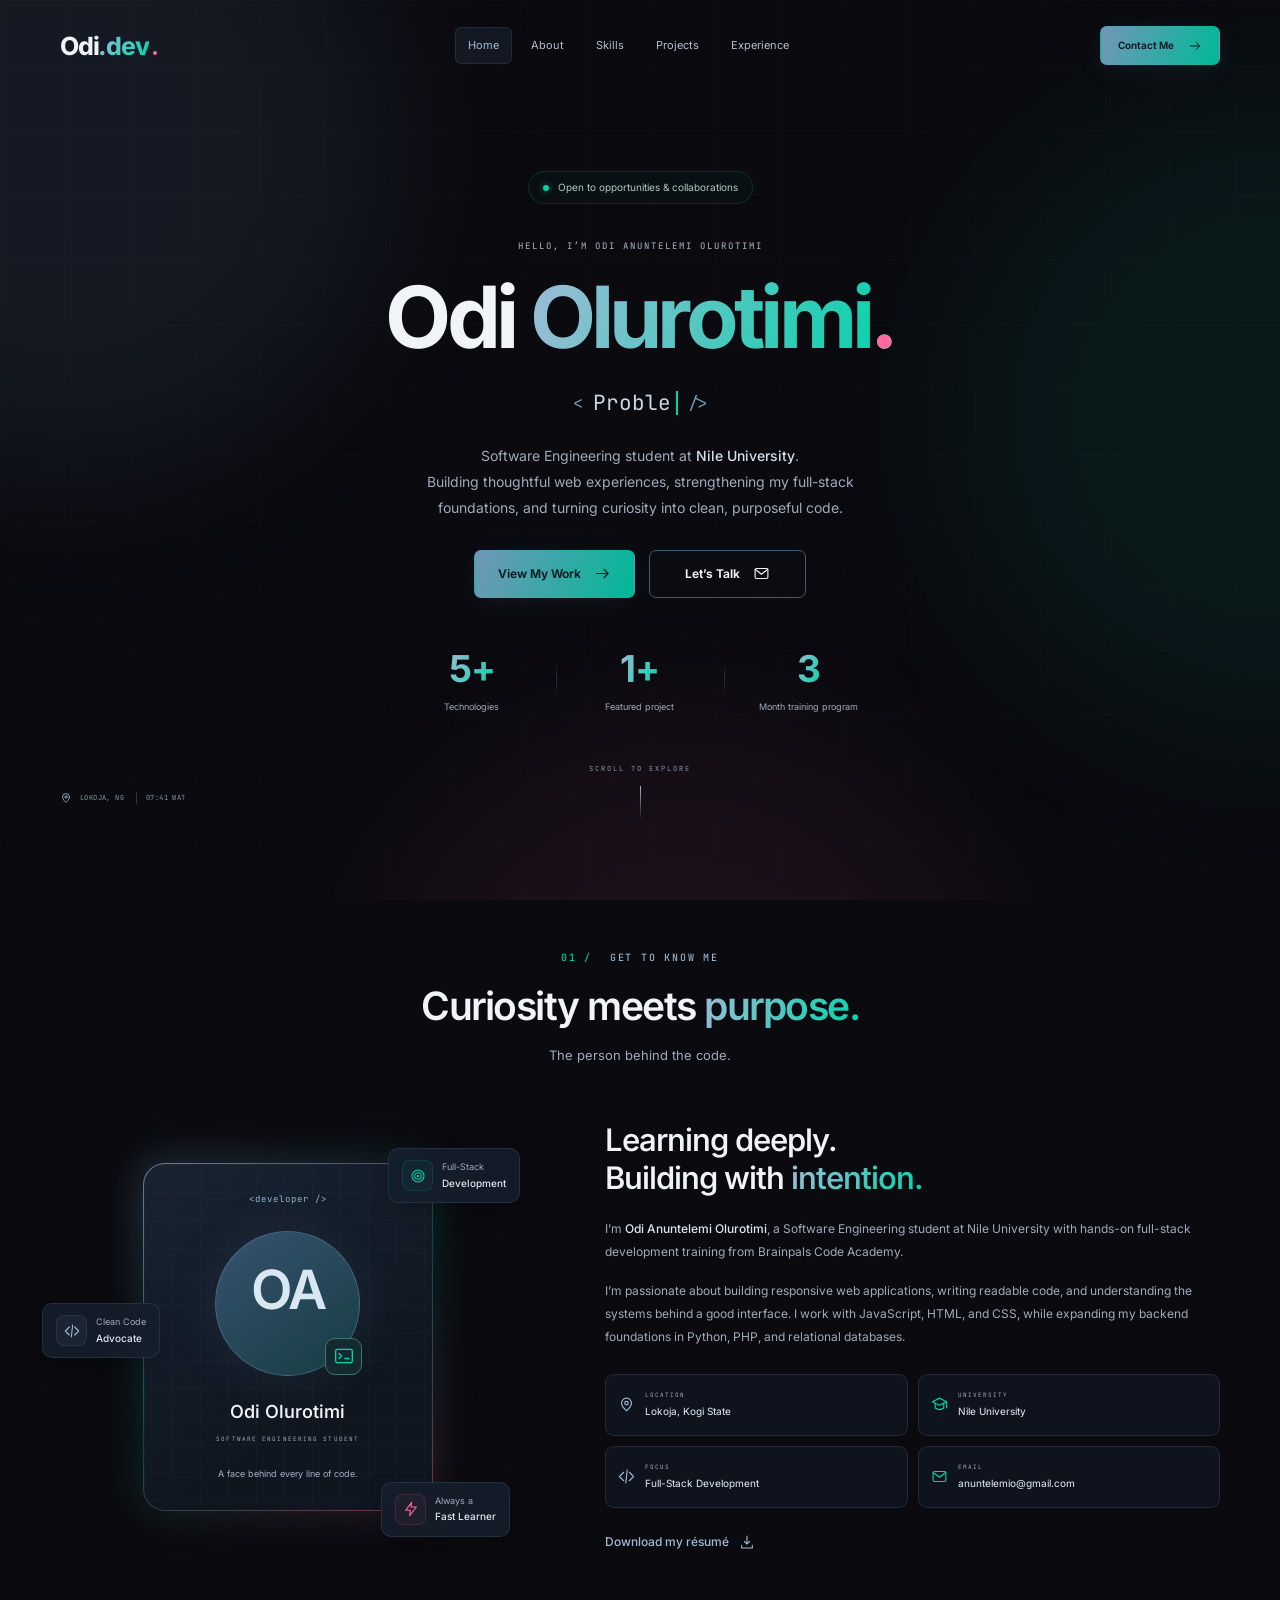
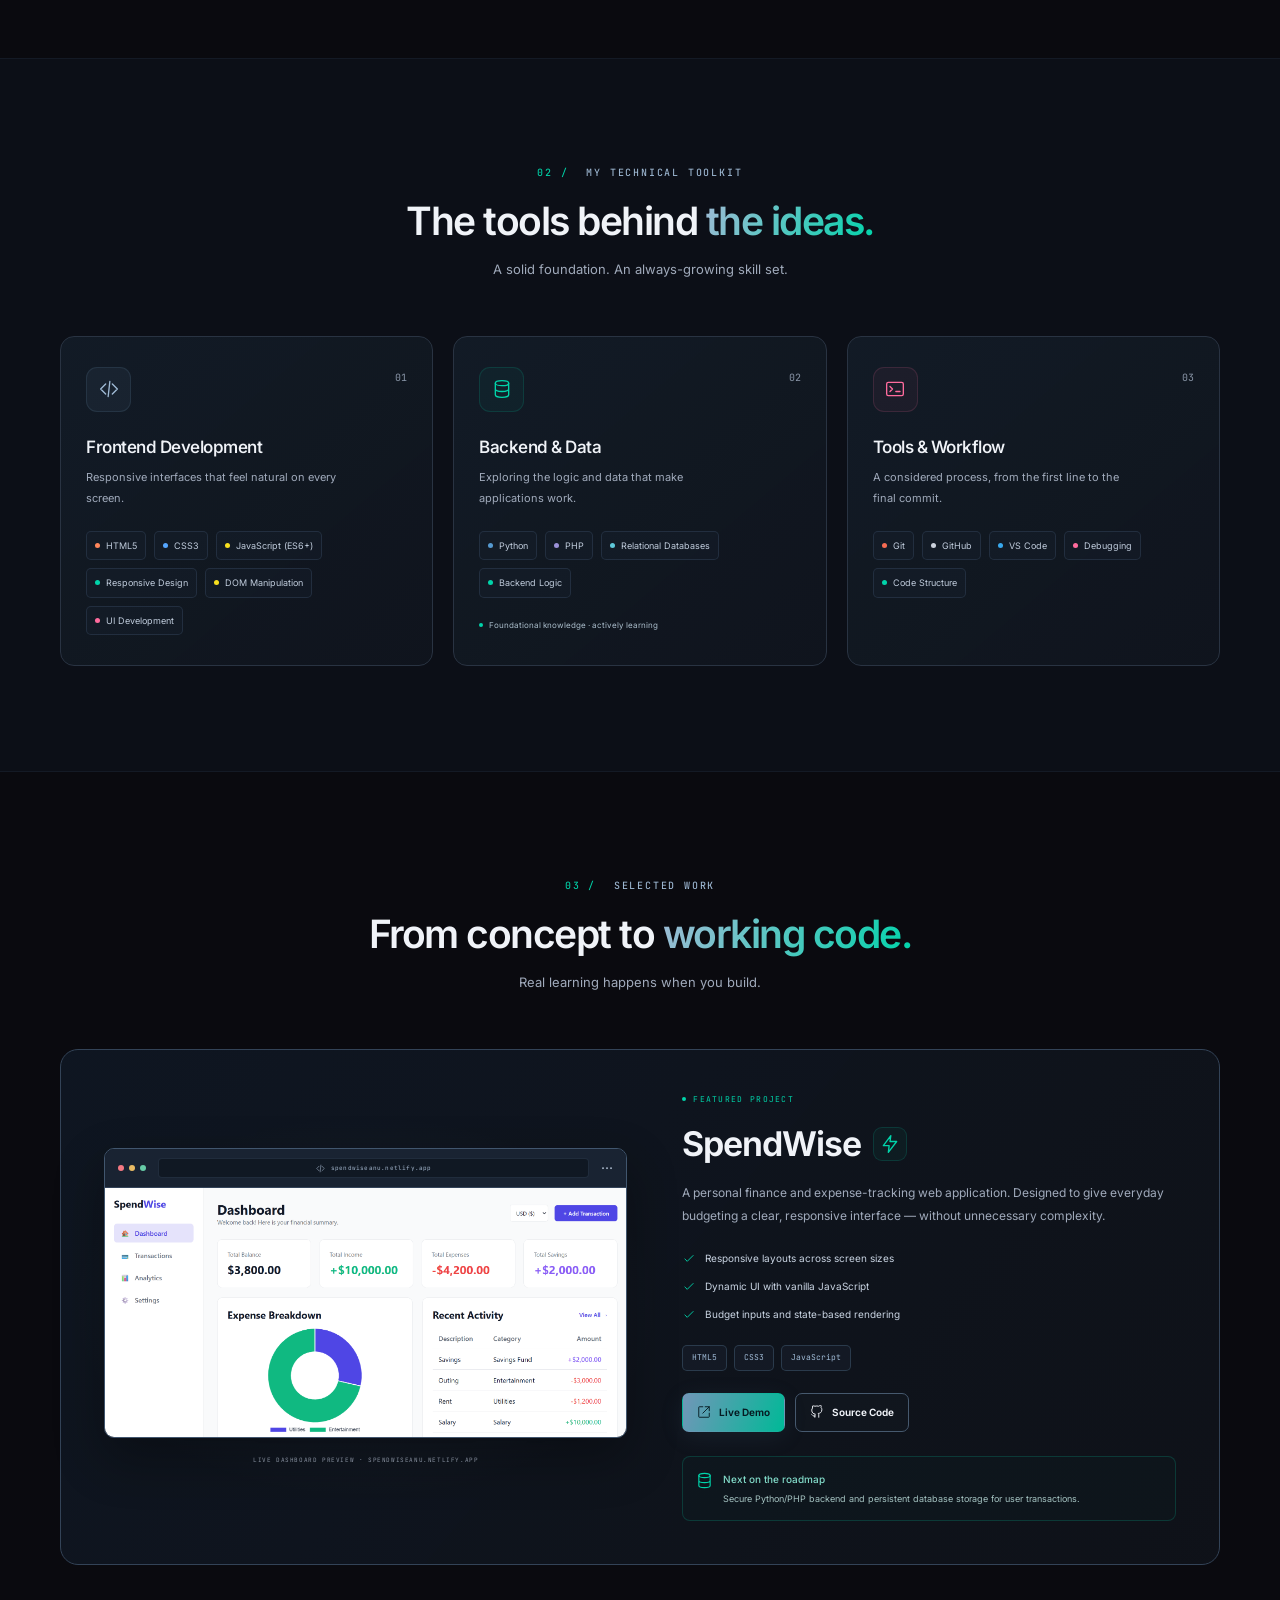
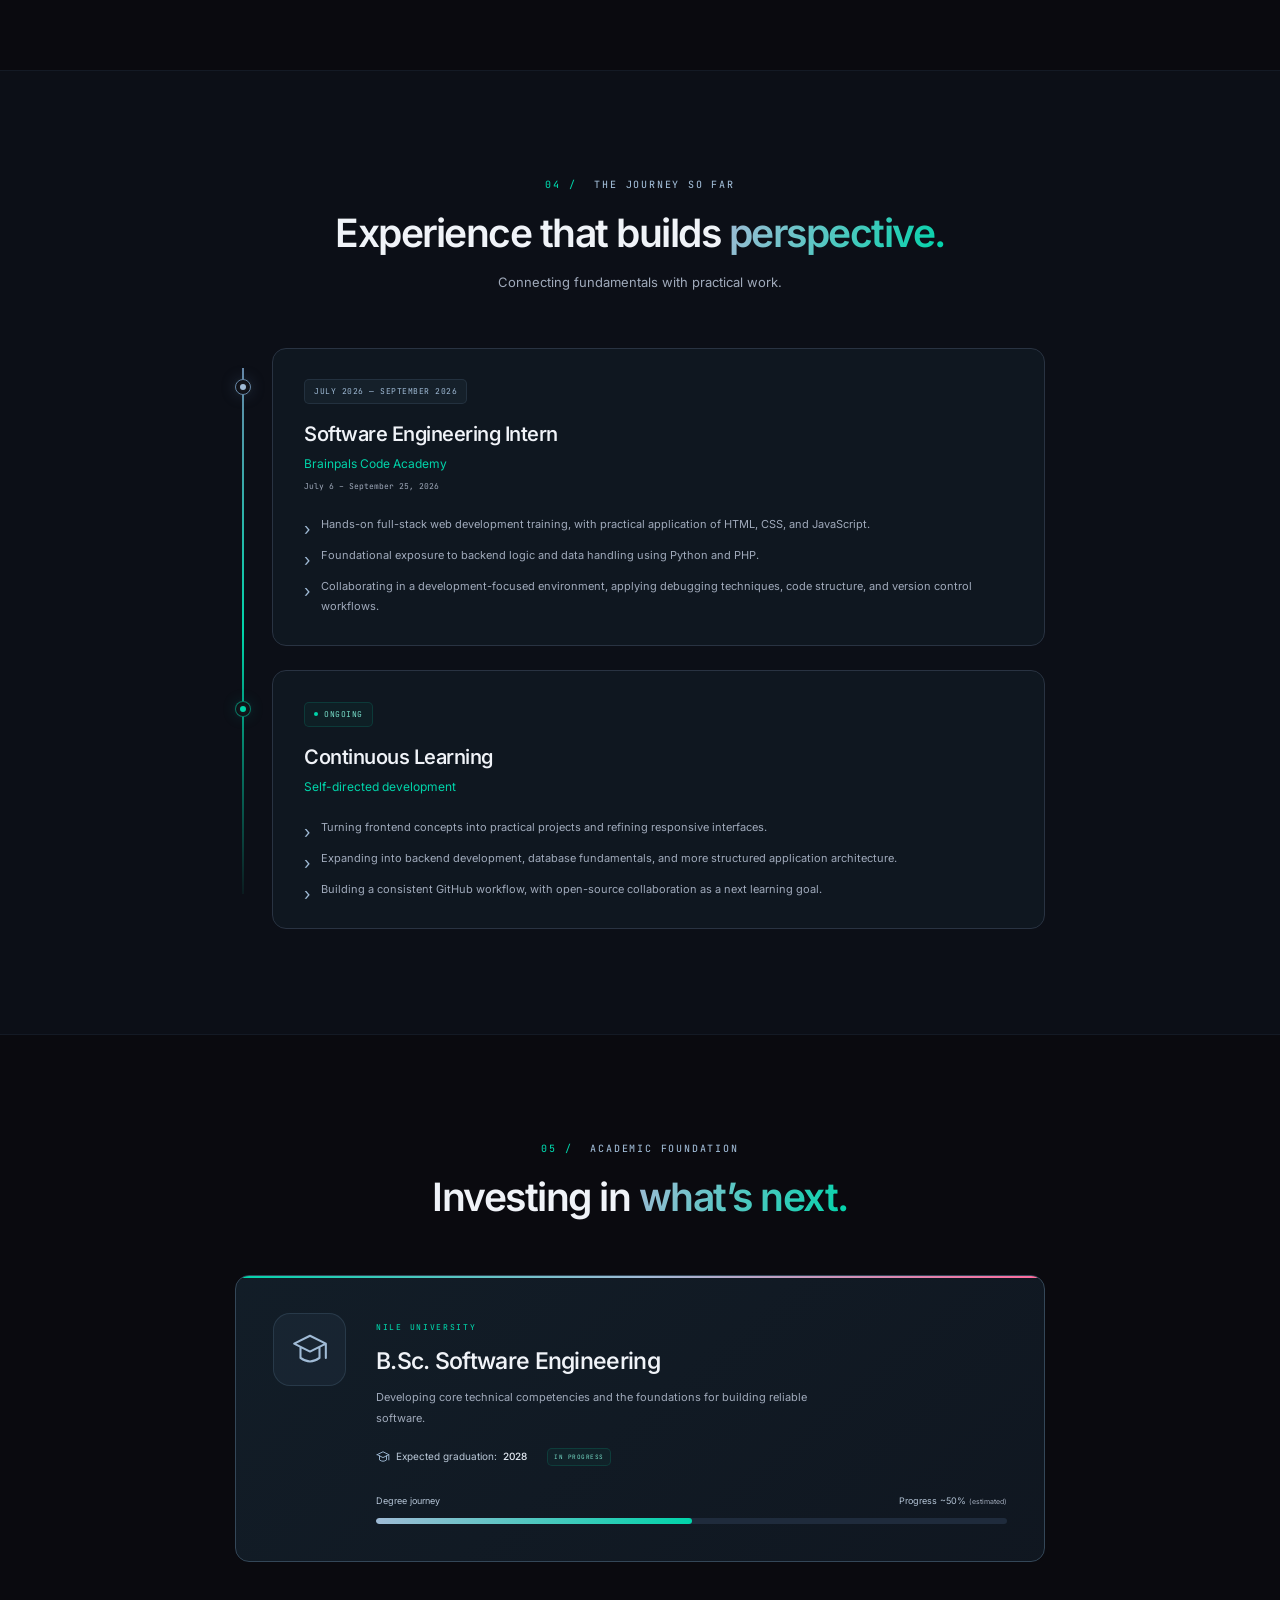
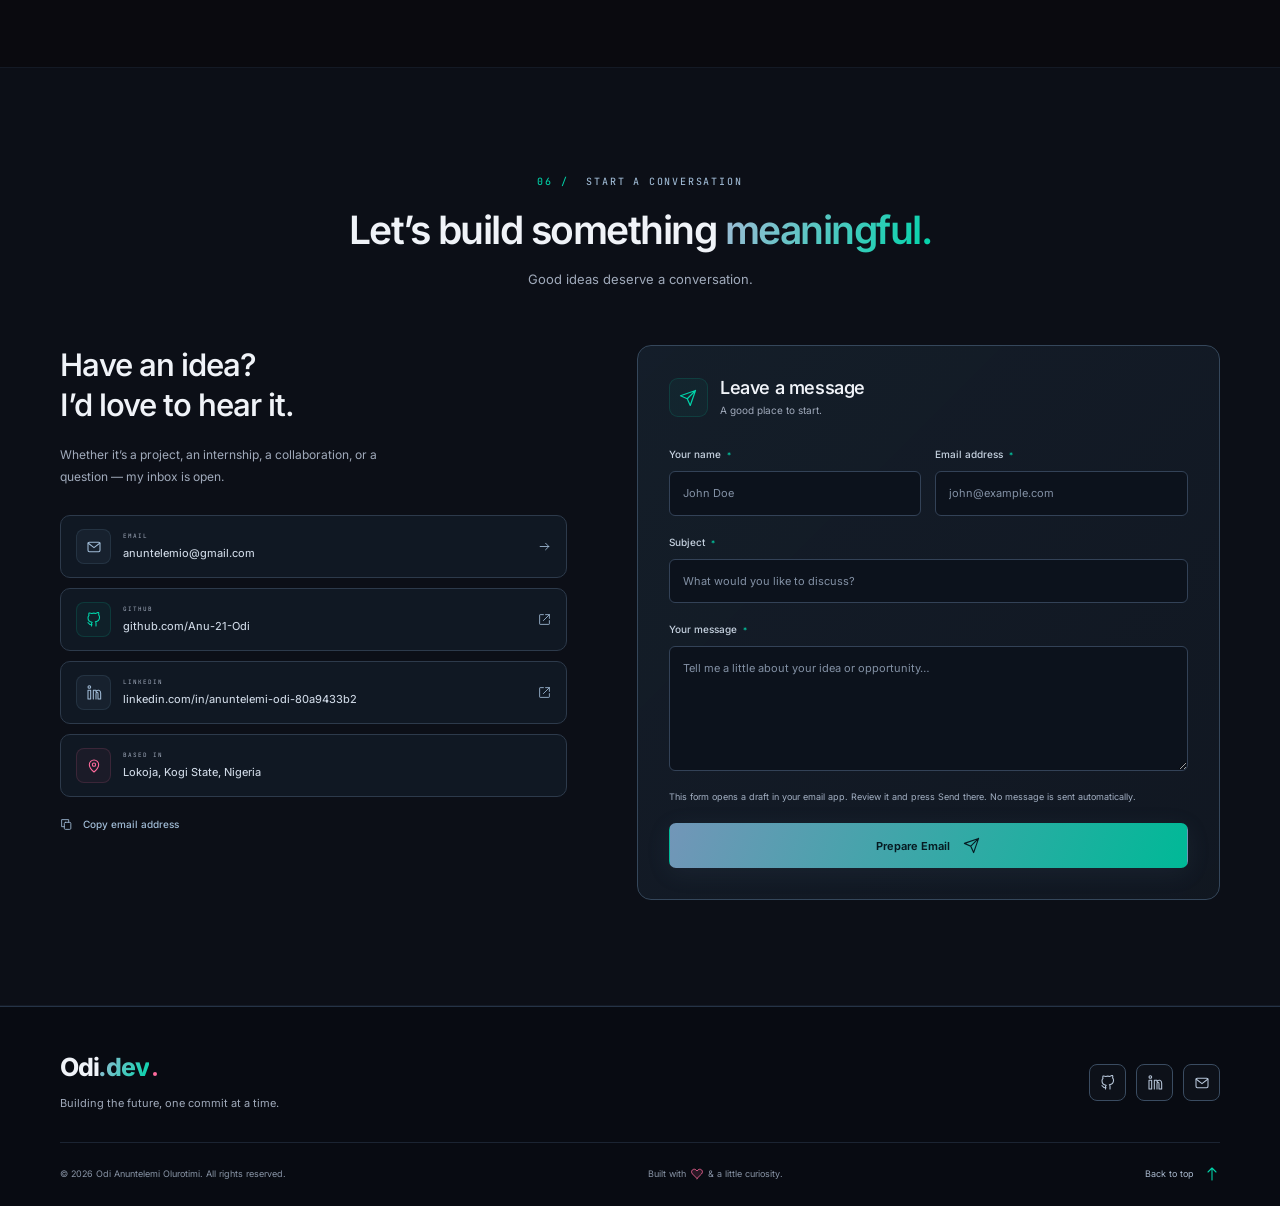
==== commit aad1bbbc: "Add LinkedIn profile and SpendWise live demo; use real dashboard screenshot - Link LinkedIn profile " ====
--- a/index.html
+++ b/index.html
@@ -389,72 +389,20 @@
                   ><i></i><i></i><i></i></span
                 ><span class="url-bar"
                   ><svg aria-hidden="true"><use href="#i-code" /></svg>
-                  spendwise / dashboard</span
+                  spendwiseanu.netlify.app</span
                 ><span class="browser-menu" aria-hidden="true">···</span>
               </div>
-              <div class="budget-dashboard">
-                <div class="dashboard-top">
-                  <span class="dashboard-logo"
-                    ><svg aria-hidden="true"><use href="#i-bolt" /></svg>
-                    SpendWise</span
-                  ><span class="sample-label">SAMPLE DATA</span>
-                </div>
-                <div class="budget-heading">
-                  <span>Monthly Budget</span
-                  ><span class="month-badge">September</span>
-                </div>
-                <div class="budget-amount">₦85,000<span>.00</span></div>
-                <div class="budget-summary">
-                  <span><i></i> ₦57,000 allocated</span
-                  ><span>₦28,000 available</span>
-                </div>
-                <div class="budget-categories">
-                  <button
-                    class="budget-category"
-                    data-category="Food"
-                    data-amount="20000"
-                    data-description="Groceries and everyday meals"
-                    style="--bar-color: var(--steel-light); --progress: 72%"
-                  >
-                    <span><span>Food</span><strong>₦20,000</strong></span
-                    ><span class="progress-track"><i></i></span></button
-                  ><button
-                    class="budget-category"
-                    data-category="Transport"
-                    data-amount="12000"
-                    data-description="Commuting and local journeys"
-                    style="--bar-color: var(--teal); --progress: 45%"
-                  >
-                    <span><span>Transport</span><strong>₦12,000</strong></span
-                    ><span class="progress-track"><i></i></span></button
-                  ><button
-                    class="budget-category"
-                    data-category="Bills"
-                    data-amount="15000"
-                    data-description="Utilities and recurring expenses"
-                    style="--bar-color: var(--pink); --progress: 60%"
-                  >
-                    <span><span>Bills</span><strong>₦15,000</strong></span
-                    ><span class="progress-track"><i></i></span></button
-                  ><button
-                    class="budget-category"
-                    data-category="Savings"
-                    data-amount="10000"
-                    data-description="Setting money aside for future goals"
-                    style="--bar-color: #e5b978; --progress: 36%"
-                  >
-                    <span><span>Savings</span><strong>₦10,000</strong></span
-                    ><span class="progress-track"><i></i></span>
-                  </button>
-                </div>
-                <div class="budget-insight" id="budget-insight" role="status">
-                  <svg aria-hidden="true"><use href="#i-bolt" /></svg
-                  ><span>Click a category to explore this sample budget.</span>
-                </div>
-              </div>
+              <img
+                class="app-preview"
+                src="assets/spendwise-dashboard.png"
+                alt="SpendWise dashboard showing balance, income, expense, and savings summary cards, an expense breakdown chart, and a recent activity list"
+                width="1876"
+                height="895"
+                loading="lazy"
+              />
             </div>
             <span class="preview-note mono"
-              >INTERACTIVE INTERFACE CONCEPT · NOT THE LIVE APP</span
+              >LIVE DASHBOARD PREVIEW · SPENDWISEANU.NETLIFY.APP</span
             >
           </div>
           <div class="project-content">
@@ -488,18 +436,19 @@
             </div>
             <div class="project-links">
               <a
+                class="button button-gradient"
+                href="https://spendwiseanu.netlify.app/"
+                target="_blank"
+                rel="noopener noreferrer"
+                ><svg aria-hidden="true"><use href="#i-external" /></svg> Live
+                Demo</a
+              ><a
                 class="button button-outline"
                 href="https://github.com/Anu-21-Odi/SpendWise"
                 target="_blank"
                 rel="noopener noreferrer"
                 ><svg aria-hidden="true"><use href="#i-github" /></svg> Source
                 Code</a
-              ><span
-                class="button unavailable"
-                aria-disabled="true"
-                title="A deployed demo URL has not been provided"
-                ><svg aria-hidden="true"><use href="#i-external" /></svg> Live
-                Demo <small>URL pending</small></span
               >
             </div>
             <div class="roadmap">
@@ -668,16 +617,21 @@
                   <svg class="method-arrow" aria-hidden="true">
                     <use href="#i-external" /></svg
                 ></a>
-                <div class="contact-method method-static">
-                  <span class="icon-box blue"
+                <a
+                  class="contact-method"
+                  href="https://www.linkedin.com/in/anuntelemi-odi-80a9433b2/"
+                  target="_blank"
+                  rel="noopener noreferrer"
+                  ><span class="icon-box blue"
                     ><svg aria-hidden="true"><use href="#i-linkedin" /></svg
                   ></span>
                   <div>
                     <span>LINKEDIN</span
-                    ><strong>Profile link coming soon</strong>
+                    ><strong>linkedin.com/in/anuntelemi-odi-80a9433b2</strong>
                   </div>
-                  <span class="soon-badge">SOON</span>
-                </div>
+                  <svg class="method-arrow" aria-hidden="true">
+                    <use href="#i-external" /></svg
+                ></a>
                 <div class="contact-method method-static">
                   <span class="icon-box pink"
                     ><svg aria-hidden="true"><use href="#i-location" /></svg
@@ -803,12 +757,12 @@
               rel="noopener noreferrer"
               aria-label="GitHub profile"
               ><svg aria-hidden="true"><use href="#i-github" /></svg></a
-            ><span
-              class="social-unavailable"
-              role="img"
-              aria-label="LinkedIn profile link coming soon"
-              title="LinkedIn profile link coming soon"
-              ><svg aria-hidden="true"><use href="#i-linkedin" /></svg></span
+            ><a
+              href="https://www.linkedin.com/in/anuntelemi-odi-80a9433b2/"
+              target="_blank"
+              rel="noopener noreferrer"
+              aria-label="LinkedIn profile"
+              ><svg aria-hidden="true"><use href="#i-linkedin" /></svg></a
             ><a href="mailto:anuntelemio@gmail.com" aria-label="Email Odi"
               ><svg aria-hidden="true"><use href="#i-mail" /></svg
             ></a>
--- a/styles.css
+++ b/styles.css
@@ -956,7 +956,7 @@
   border-radius: 50%;
   background: var(--teal);
 }
-/* Project browser and sample budget */
+/* Project browser preview */
 .project-card {
   display: grid;
   grid-template-columns: 1.06fr 1fr;
@@ -977,6 +977,11 @@
   inset: -35px;
   background: radial-gradient(ellipse, #6687a81c, transparent 70%);
   pointer-events: none;
+}
+.app-preview {
+  display: block;
+  width: 100%;
+  height: auto;
 }
 .browser-window {
   position: relative;
@@ -1034,110 +1039,7 @@
   font-size: 14px;
   color: #afbdd0;
 }
-.budget-dashboard {
-  padding: 22px;
-}
-.dashboard-top {
-  display: flex;
-  justify-content: space-between;
-  align-items: center;
-  margin-bottom: 26px;
-}
-.dashboard-logo {
-  display: flex;
-  align-items: center;
-  gap: 7px;
-  font-size: 12px;
-  font-weight: 600;
-  letter-spacing: -0.4px;
-}
-.dashboard-logo svg {
-  width: 20px;
-  height: 20px;
-  padding: 3px;
-  background: #00d4aa10;
-  border-radius: 4px;
-  color: var(--teal);
-}
-.sample-label {
-  font-family: var(--mono);
-  font-size: 5px;
-  letter-spacing: 0.5px;
-  color: #9bafc5;
-  border: 1px solid #33445a;
-  padding: 3px 5px;
-  border-radius: 3px;
-}
-.budget-heading {
-  display: flex;
-  align-items: center;
-  justify-content: space-between;
-  color: #b8c4d4;
-  font-size: 9px;
-}
-.month-badge {
-  font-size: 6px;
-  background: #1a2637;
-  border: 1px solid #344760;
-  padding: 3px 6px;
-  border-radius: 4px;
-}
-.budget-amount {
-  font-size: 32px;
-  letter-spacing: -1.3px;
-  font-weight: 600;
-  margin-top: 4px;
-  line-height: 1.5;
-}
-.budget-amount > span {
-  font-size: 19px;
-  color: #94a7be;
-}
-.budget-summary {
-  display: flex;
-  justify-content: space-between;
-  gap: 12px;
-  font-size: 6px;
-  color: #afbed2;
-}
-.budget-summary > span:first-child {
-  display: flex;
-  align-items: center;
-  gap: 4px;
-  color: #7bd8c1;
-}
-.budget-summary i {
-  width: 3px;
-  height: 3px;
-  background: var(--teal);
-  border-radius: 50%;
-}
-.budget-categories {
-  margin-top: 25px;
-  display: grid;
-  gap: 17px;
-}
-.budget-category {
-  display: block;
-  width: 100%;
-  padding: 0;
-  background: none;
-  border: 0;
-  text-align: left;
-  border-radius: 3px;
-}
-.budget-category > span:first-child {
-  display: flex;
-  align-items: center;
-  justify-content: space-between;
-  font-size: 8px;
-  color: #c0cee0;
-  margin-bottom: 7px;
-}
-.budget-category strong {
-  font-size: 8px;
-  font-weight: 500;
-}
+
 .progress-track {
   display: block;
   height: 5px;
@@ -1159,32 +1061,7 @@
 .progress-active .progress-track > i {
   width: var(--progress);
 }
-.budget-category:hover > span:first-child,
-.budget-category[aria-pressed="true"] > span:first-child {
-  color: var(--bar-color);
-}
-.budget-category:hover .progress-track {
-  box-shadow: 0 0 10px #6687a825;
-}
-.budget-insight {
-  margin-top: 23px;
-  padding: 10px 9px;
-  display: flex;
-  gap: 7px;
-  align-items: center;
-  color: #b6c7da;
-  background: #6687a80e;
-  border: 1px solid #344c6355;
-  border-radius: 6px;
-  font-size: 6px;
-  min-height: 42px;
-  line-height: 1.7;
-}
-.budget-insight svg {
-  width: 13px;
-  height: 13px;
-  color: var(--teal);
-}
+
 .preview-note {
   display: block;
   font-size: 6px;
@@ -1285,21 +1162,7 @@
   width: 14px;
   height: 14px;
 }
-.unavailable {
-  color: #a3afc0;
-  background: #171d26;
-  border: 1px solid #333e50;
-  cursor: default;
-  flex-wrap: wrap;
-  gap: 6px !important;
-}
-.unavailable small {
-  font-size: 7px;
-  font-weight: 400;
-  color: #a3afc0;
-  width: 100%;
-  text-align: center;
-}
+
 .roadmap {
   display: flex;
   gap: 10px;
@@ -1640,16 +1503,7 @@
   margin-left: auto;
   color: var(--steel-light);
 }
-.soon-badge {
-  font-family: var(--mono);
-  font-size: 6px;
-  letter-spacing: 0.5px;
-  color: #a8b7c9;
-  margin-left: auto;
-  border: 1px solid #405168;
-  border-radius: 3px;
-  padding: 2px 5px;
-}
+
 .method-static:hover {
   transform: none;
   box-shadow: none;
@@ -1814,8 +1668,7 @@
   display: flex;
   gap: 10px;
 }
-.social-links > a,
-.social-unavailable {
+.social-links > a {
   width: 37px;
   height: 37px;
   display: grid;
@@ -1839,11 +1692,7 @@
   border-color: #00d4aa66;
   background: #00d4aa0c;
 }
-.social-unavailable {
-  color: #8391a6;
-  border-color: #2b3646;
-  cursor: default;
-}
+
 .footer-bottom {
   display: flex;
   justify-content: space-between;
@@ -2043,9 +1892,7 @@
     padding: 30px;
     gap: 35px;
   }
-  .budget-dashboard {
-    padding: 19px;
-  }
+
   .project-content h3 {
     font-size: 31px;
   }
@@ -2137,34 +1984,7 @@
     width: 100%;
     margin: auto;
   }
-  .budget-dashboard {
-    padding: 25px;
-  }
-  .budget-amount {
-    font-size: 36px;
-  }
-  .budget-categories {
-    gap: 19px;
-  }
-  .budget-category > span:first-child,
-  .budget-category strong {
-    font-size: 10px;
-  }
-  .budget-heading {
-    font-size: 10px;
-  }
-  .budget-summary {
-    font-size: 8px;
-  }
-  .dashboard-logo {
-    font-size: 14px;
-  }
-  .sample-label {
-    font-size: 6px;
-  }
-  .budget-insight {
-    font-size: 8px;
-  }
+
   .project-content {
     max-width: 600px;
     margin: auto;
@@ -2508,12 +2328,7 @@
     gap: 30px;
     border-radius: 13px;
   }
-  .budget-dashboard {
-    padding: 21px;
-  }
-  .budget-amount {
-    font-size: 31px;
-  }
+
   .project-content h3 {
     font-size: 33px;
   }
@@ -2658,8 +2473,7 @@
   .social-links {
     gap: 8px;
   }
-  .social-links > a,
-  .social-unavailable {
+  .social-links > a {
     width: 33px;
     height: 33px;
   }
@@ -2899,48 +2713,7 @@
   .browser-menu {
     font-size: 12px;
   }
-  .budget-dashboard {
-    padding: 16px;
-  }
-  .dashboard-logo {
-    font-size: 11px;
-  }
-  .dashboard-top {
-    margin-bottom: 22px;
-  }
-  .sample-label {
-    font-size: 5px;
-  }
-  .budget-heading {
-    font-size: 9px;
-  }
-  .month-badge {
-    font-size: 6px;
-  }
-  .budget-amount {
-    font-size: 29px;
-  }
-  .budget-amount > span {
-    font-size: 16px;
-  }
-  .budget-summary {
-    font-size: 6px;
-    gap: 9px;
-  }
-  .budget-category > span:first-child,
-  .budget-category strong {
-    font-size: 8px;
-  }
-  .budget-categories {
-    gap: 16px;
-    margin-top: 22px;
-  }
-  .budget-insight {
-    font-size: 6px;
-    padding: 9px 7px;
-    gap: 6px;
-    min-height: 40px;
-  }
+
   .preview-note {
     font-size: 5px;
     letter-spacing: 0.2px;
@@ -2978,11 +2751,7 @@
     font-size: 11px;
     padding: 12px;
   }
-  .unavailable small {
-    width: auto;
-    font-size: 8px;
-    margin-left: 3px;
-  }
+
   .roadmap {
     padding: 12px;
     gap: 8px;
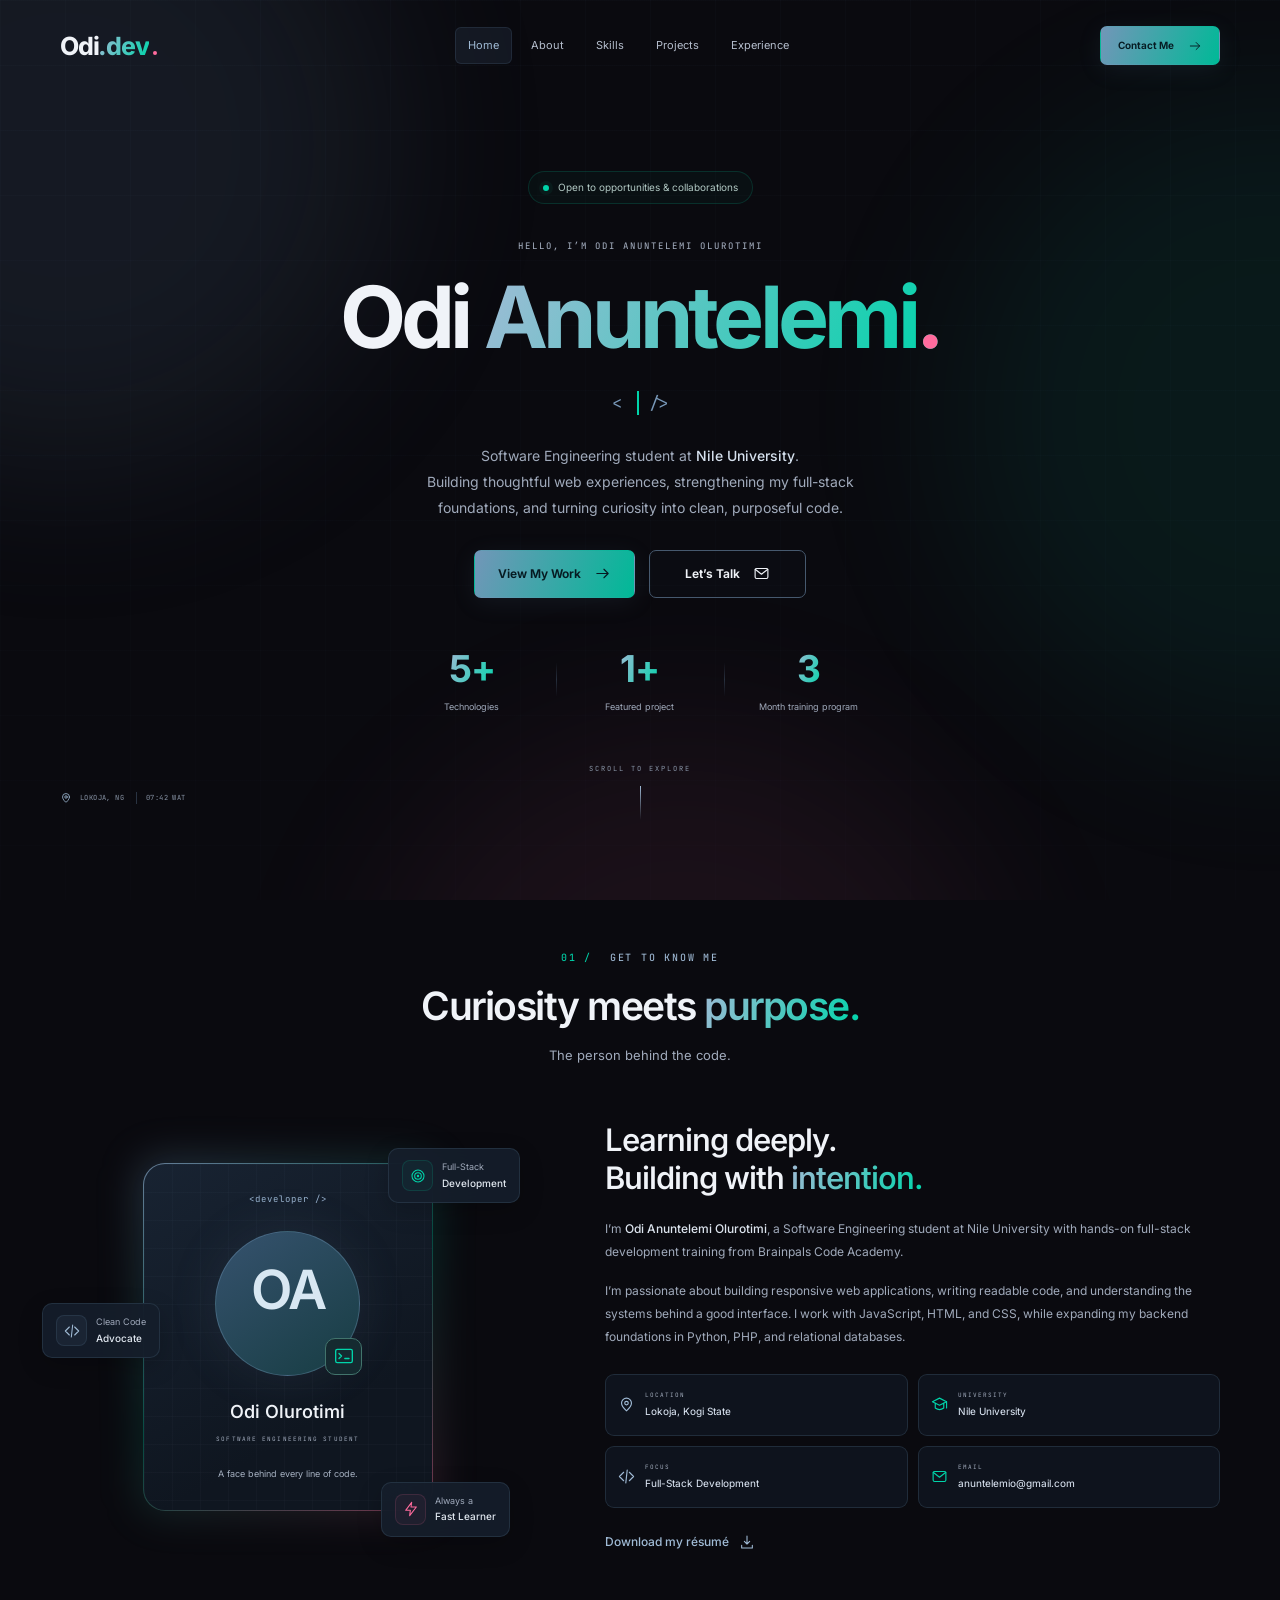
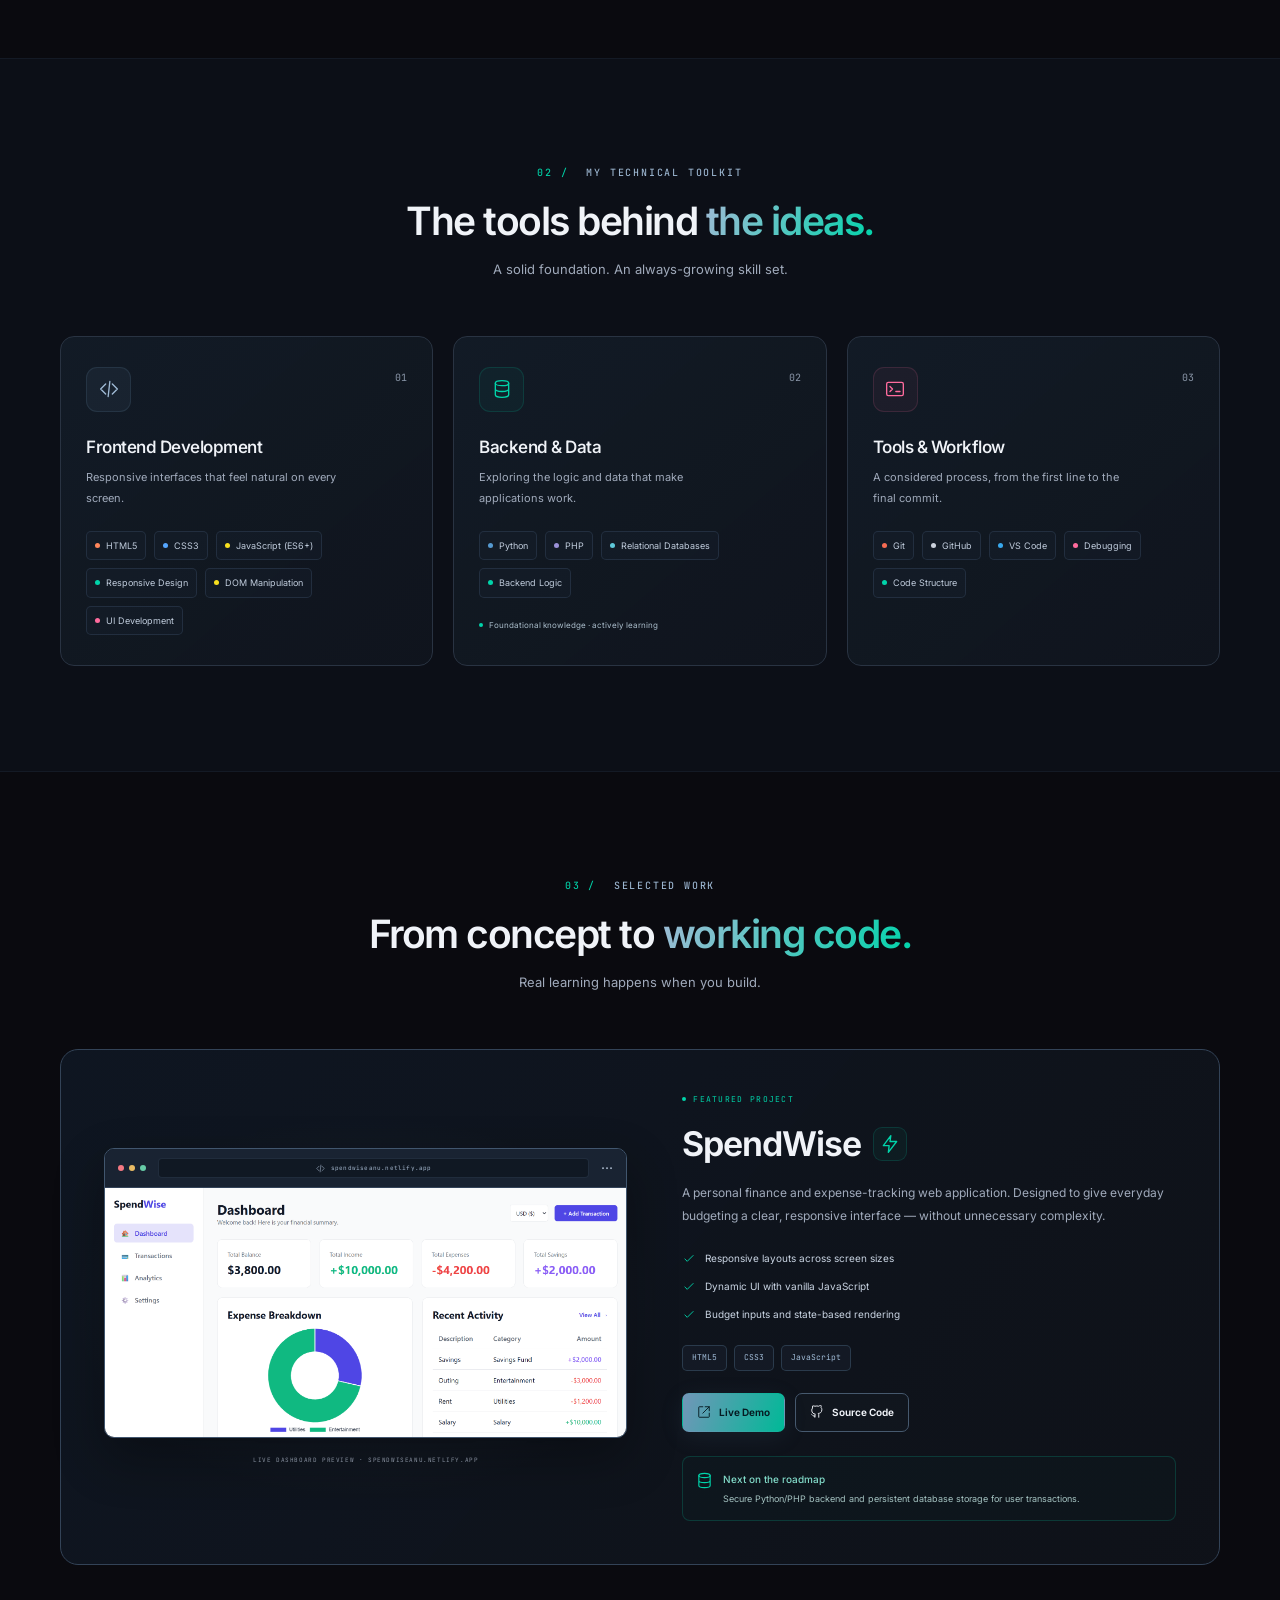
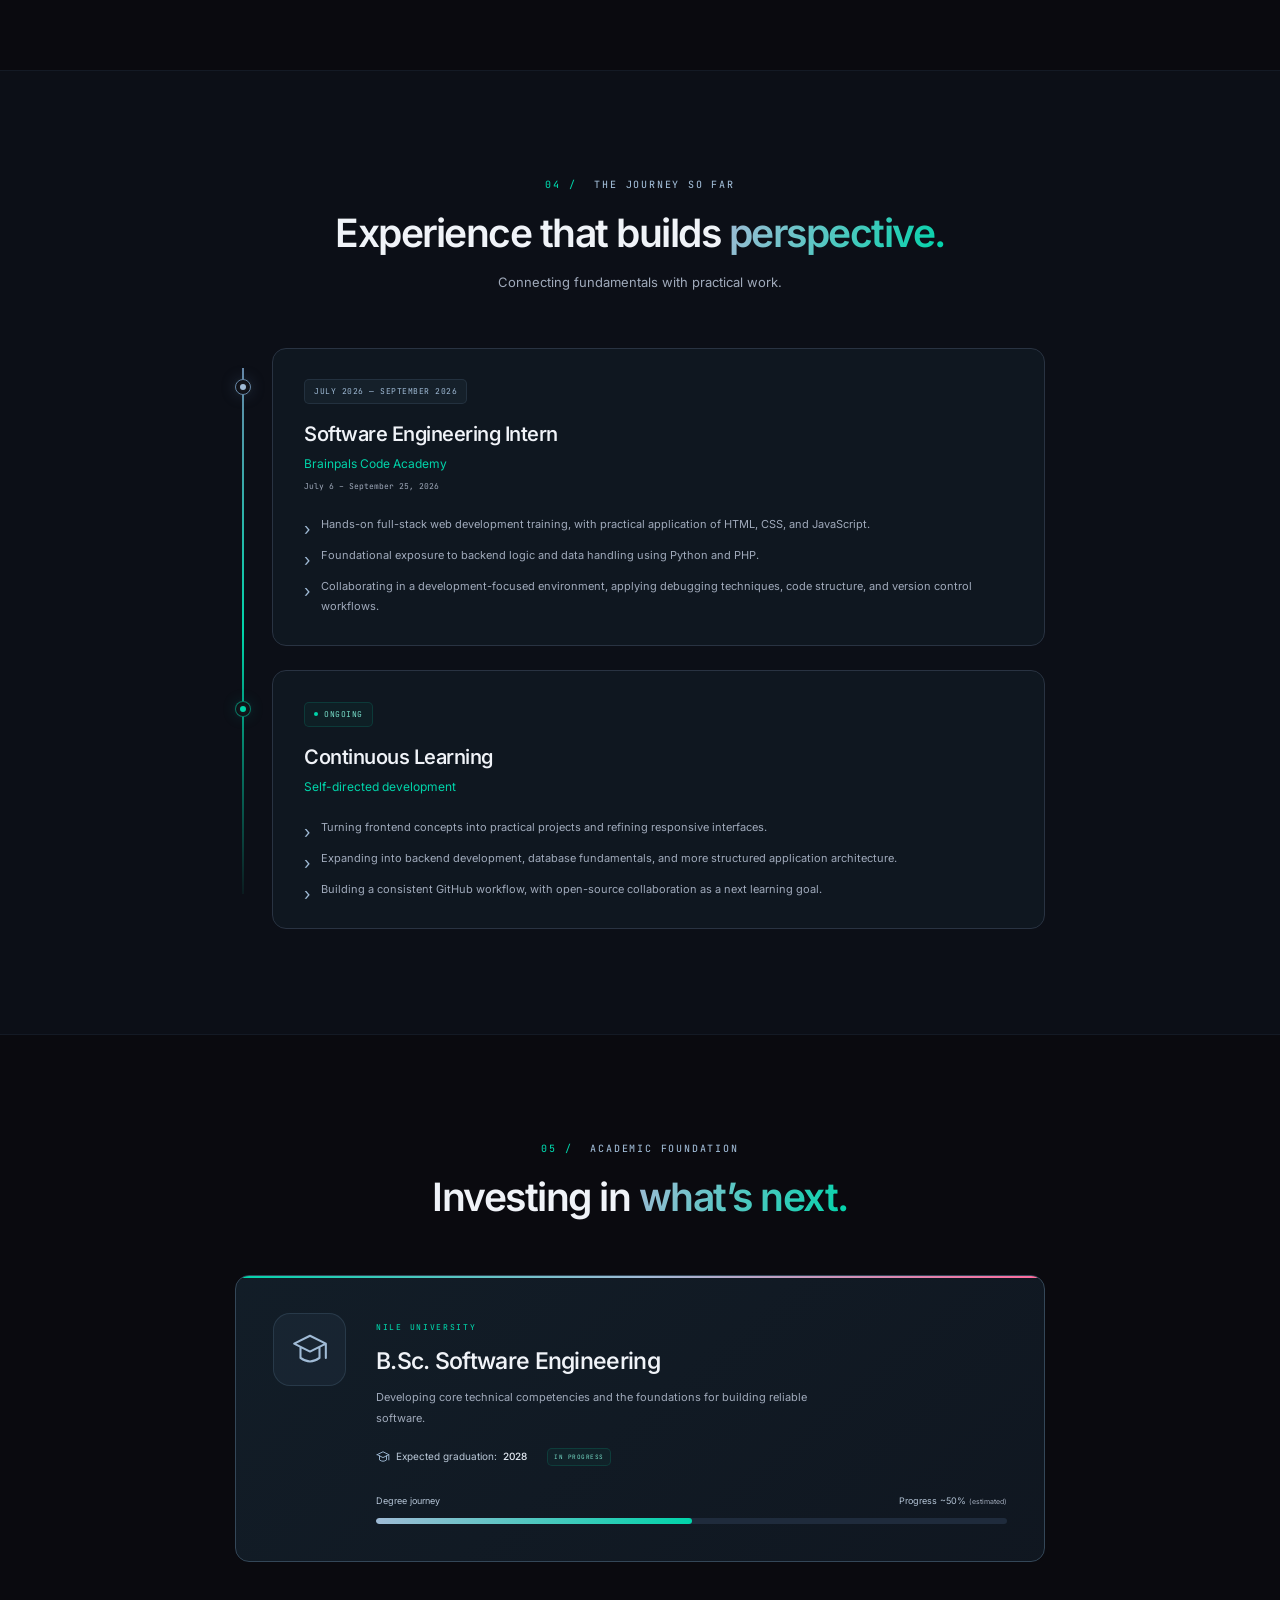
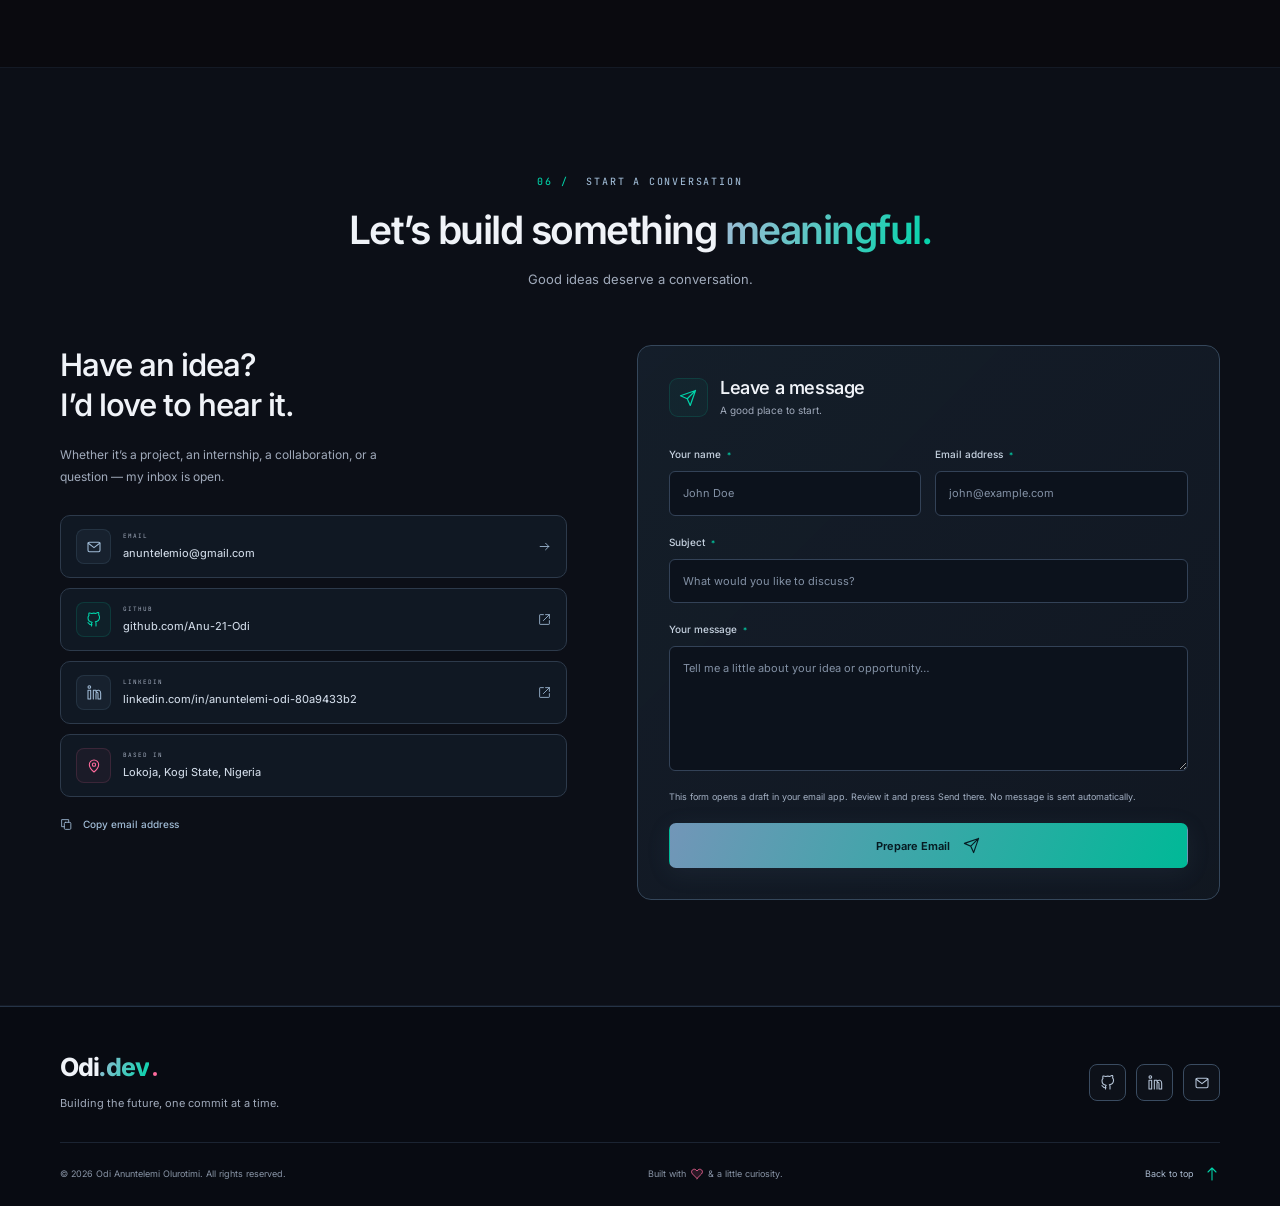
==== commit 28ac1df8: "Update index.html" ====
--- a/index.html
+++ b/index.html
@@ -150,7 +150,7 @@
         <h1 id="hero-title">
           Odi
           <span class="gradient-text"
-            >Olurotimi<span class="name-period">.</span></span
+            >Anuntelemi<span class="name-period">.</span></span
           >
         </h1>
         <div class="typing-line">
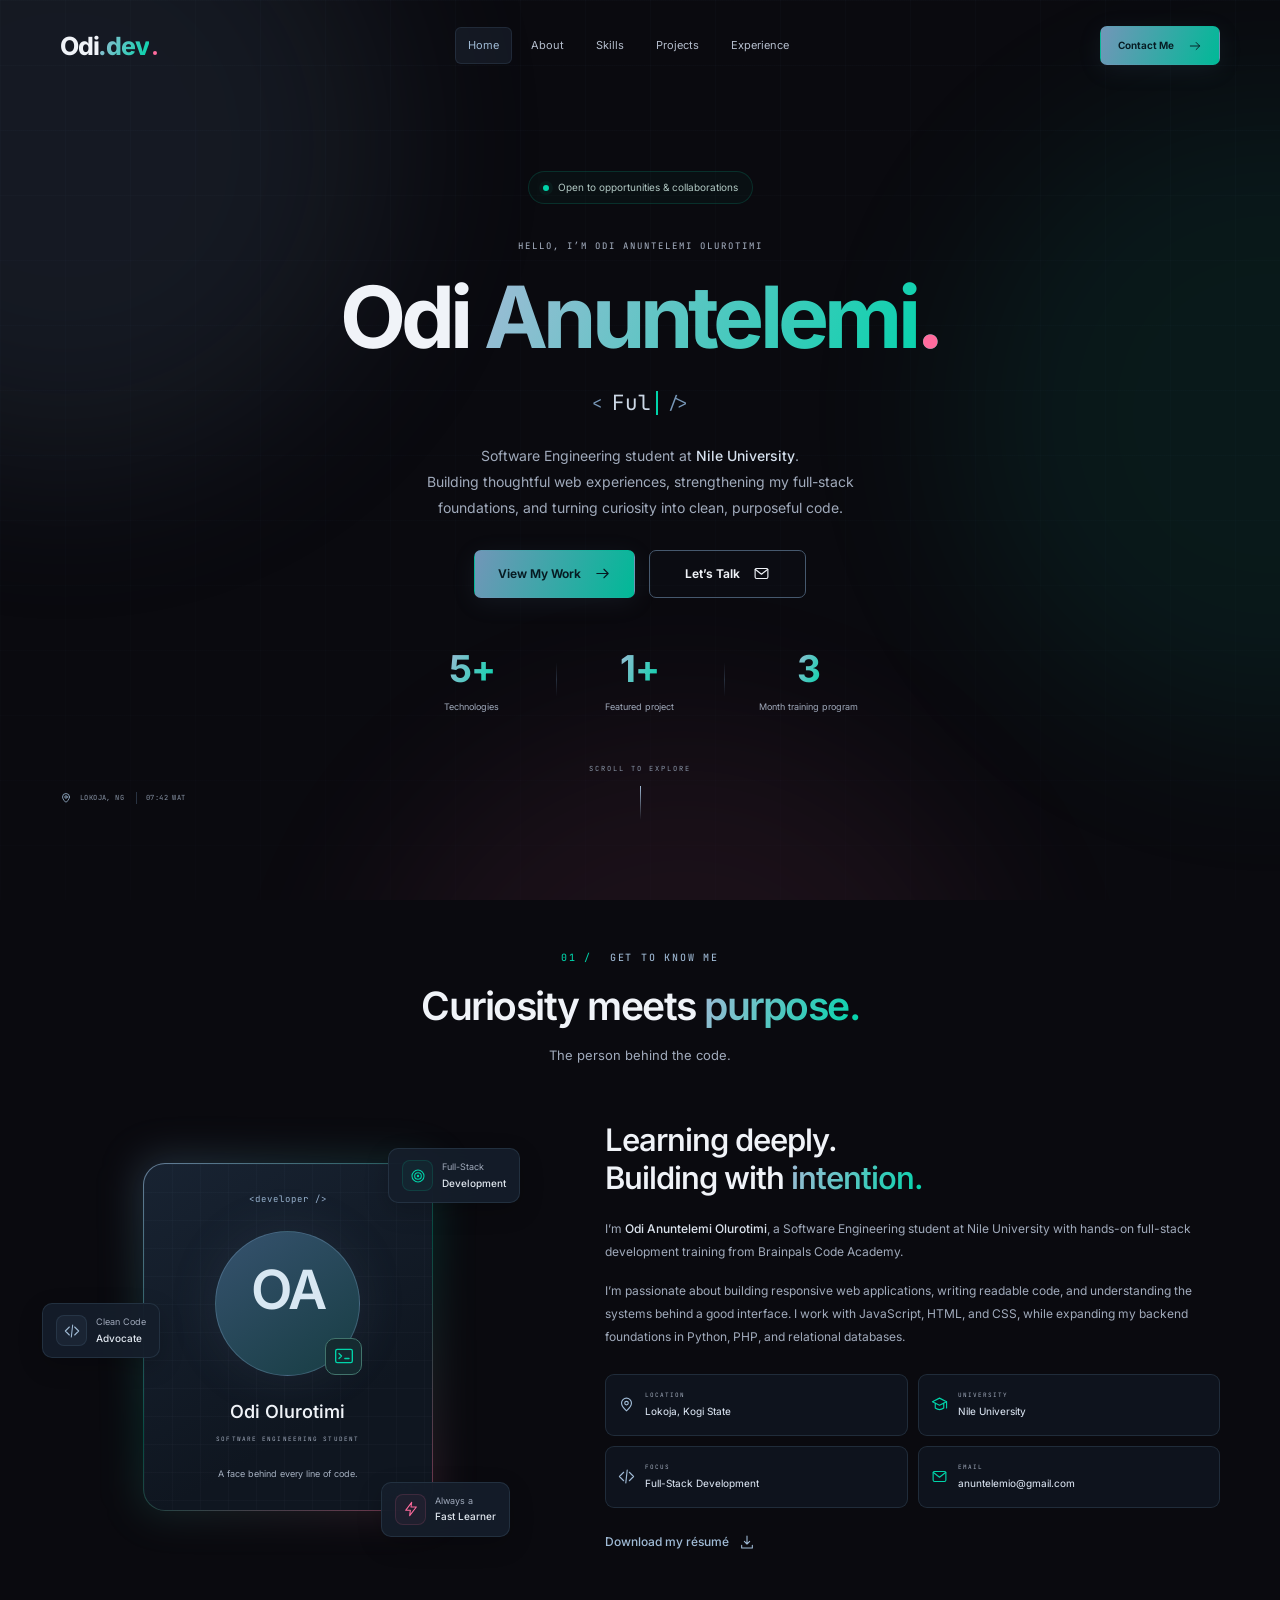
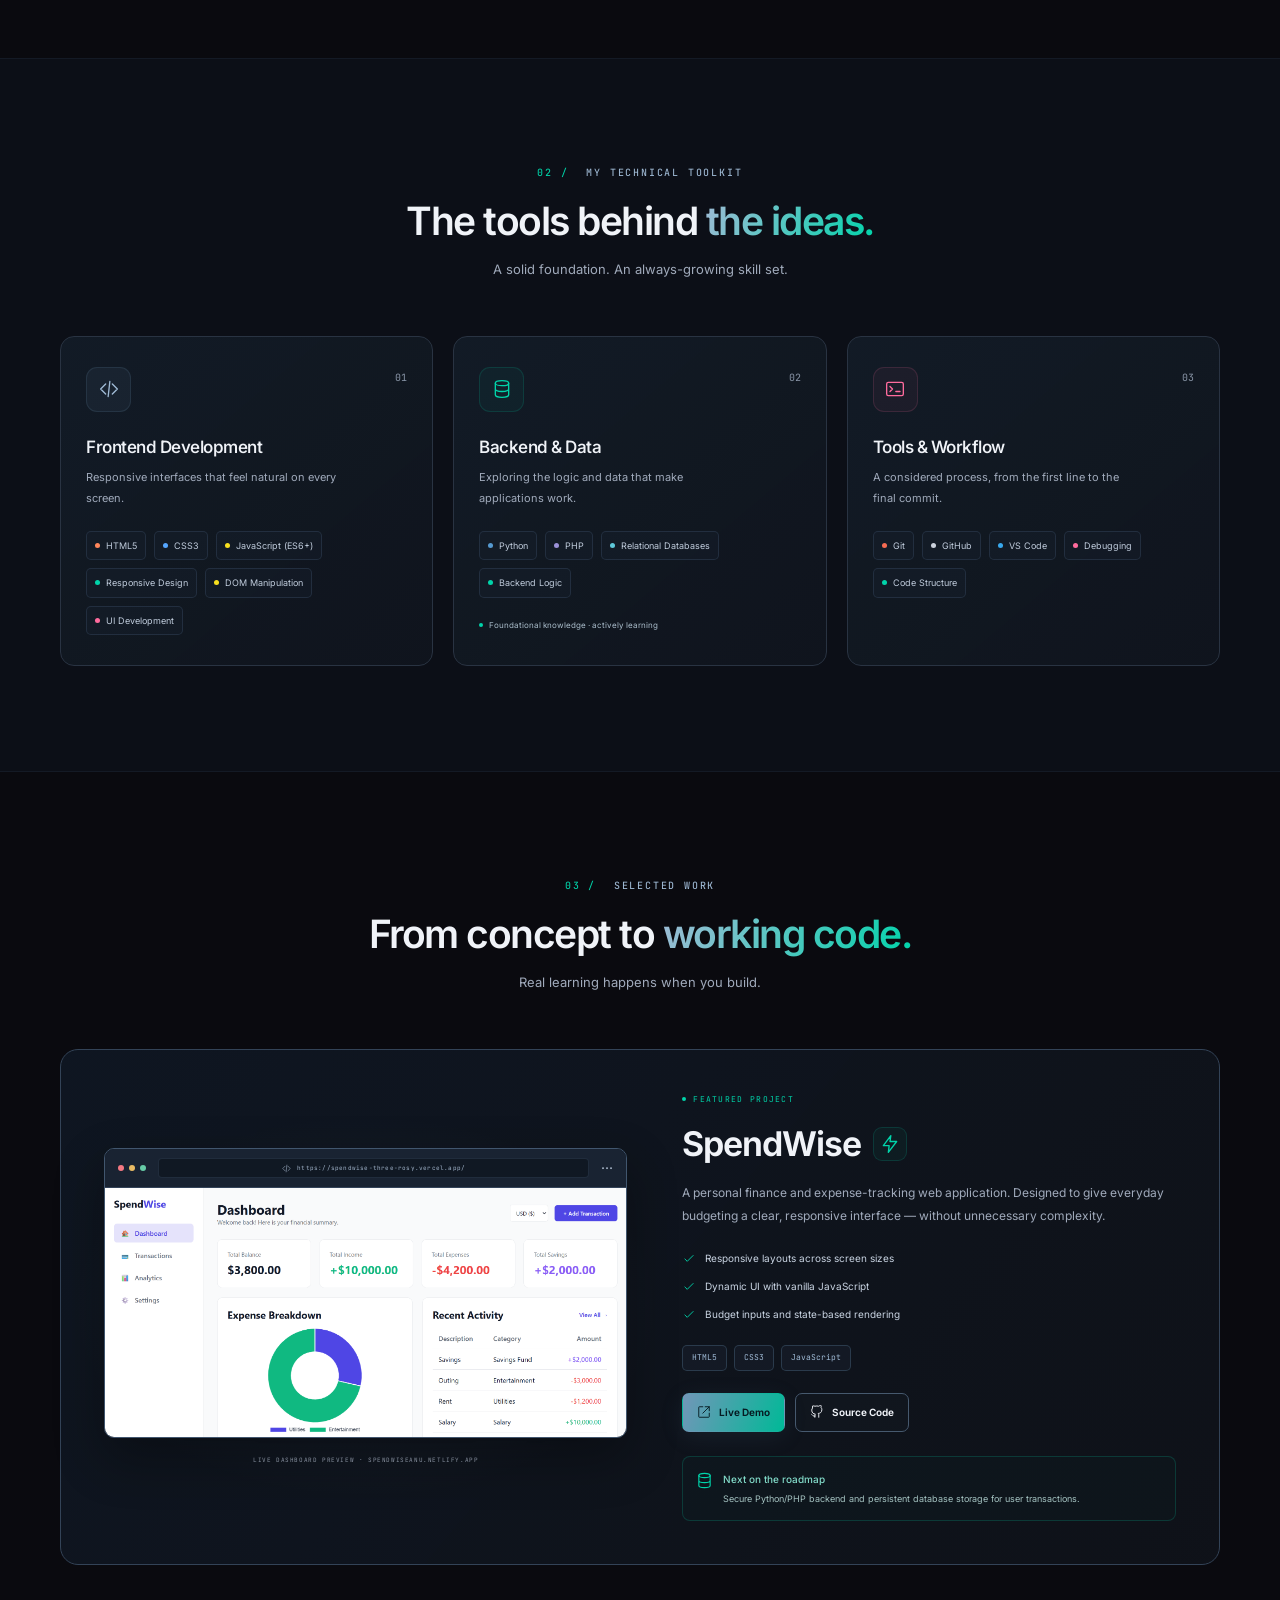
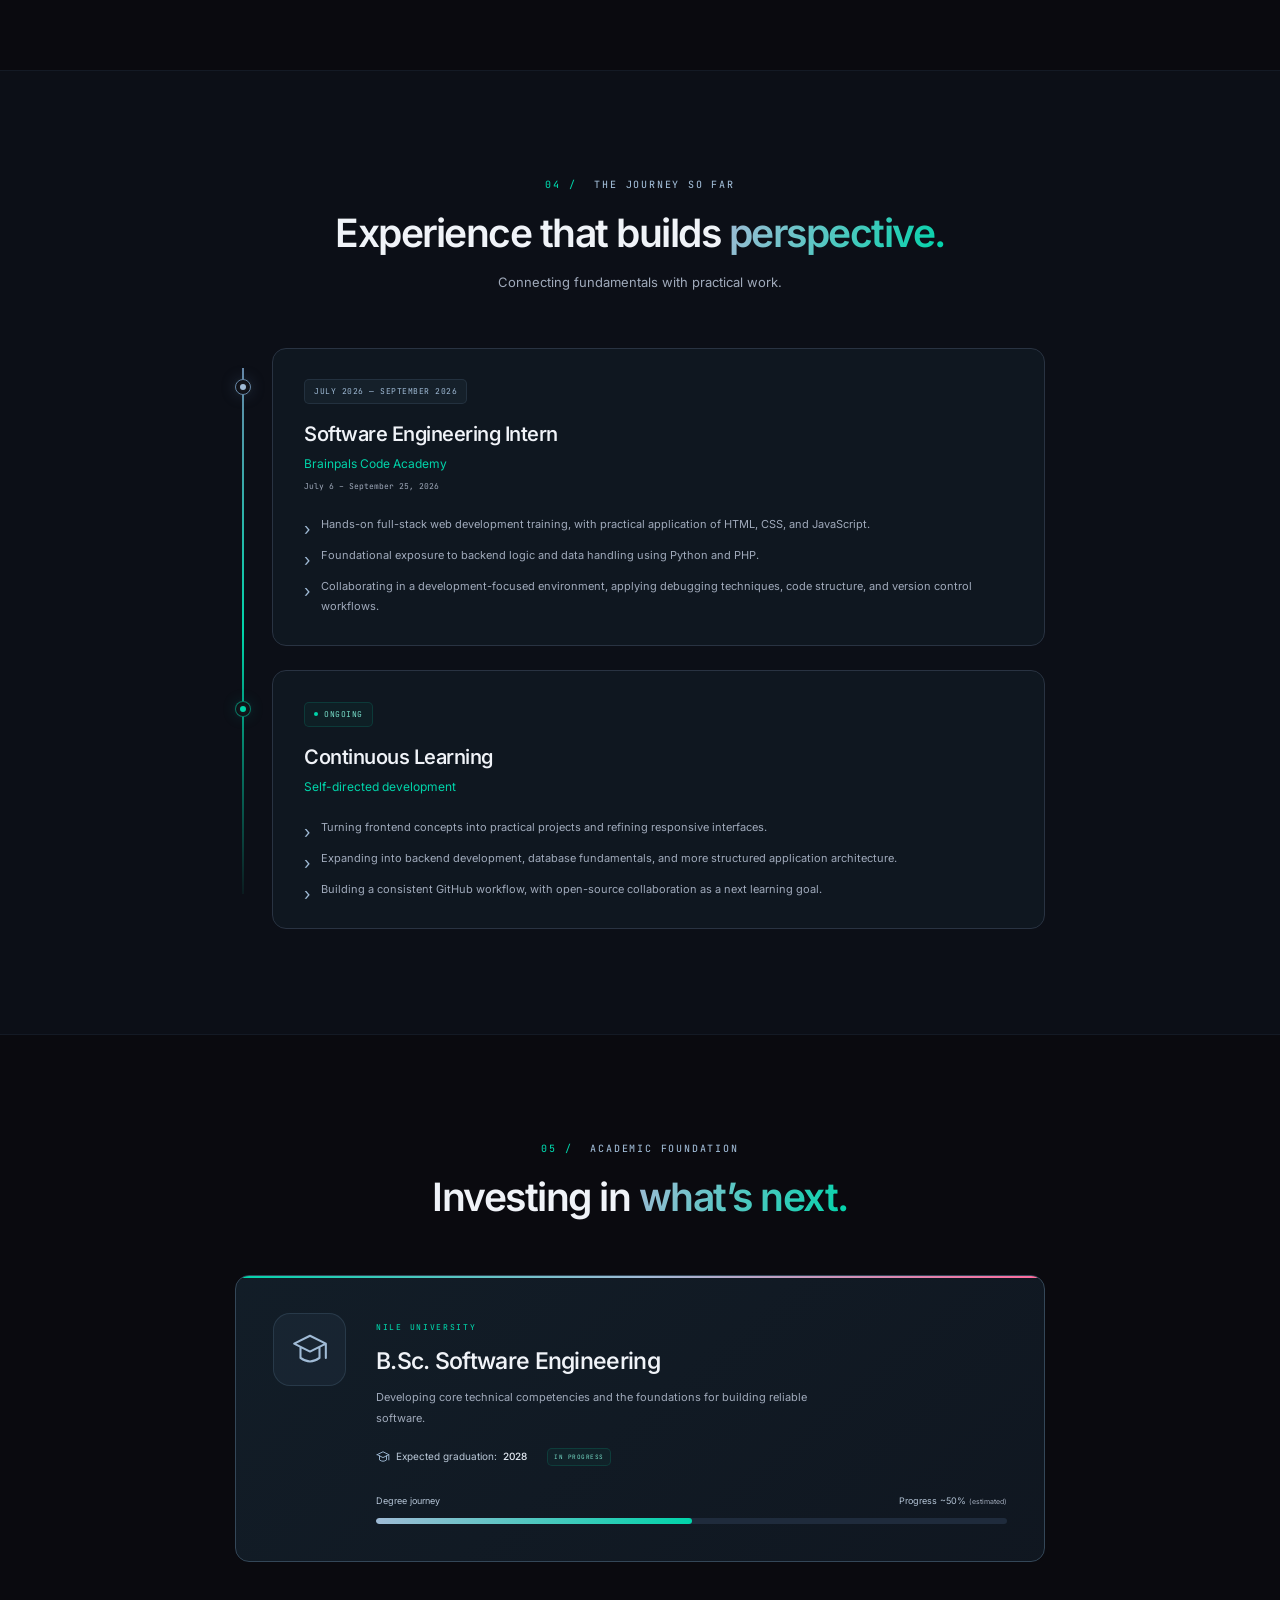
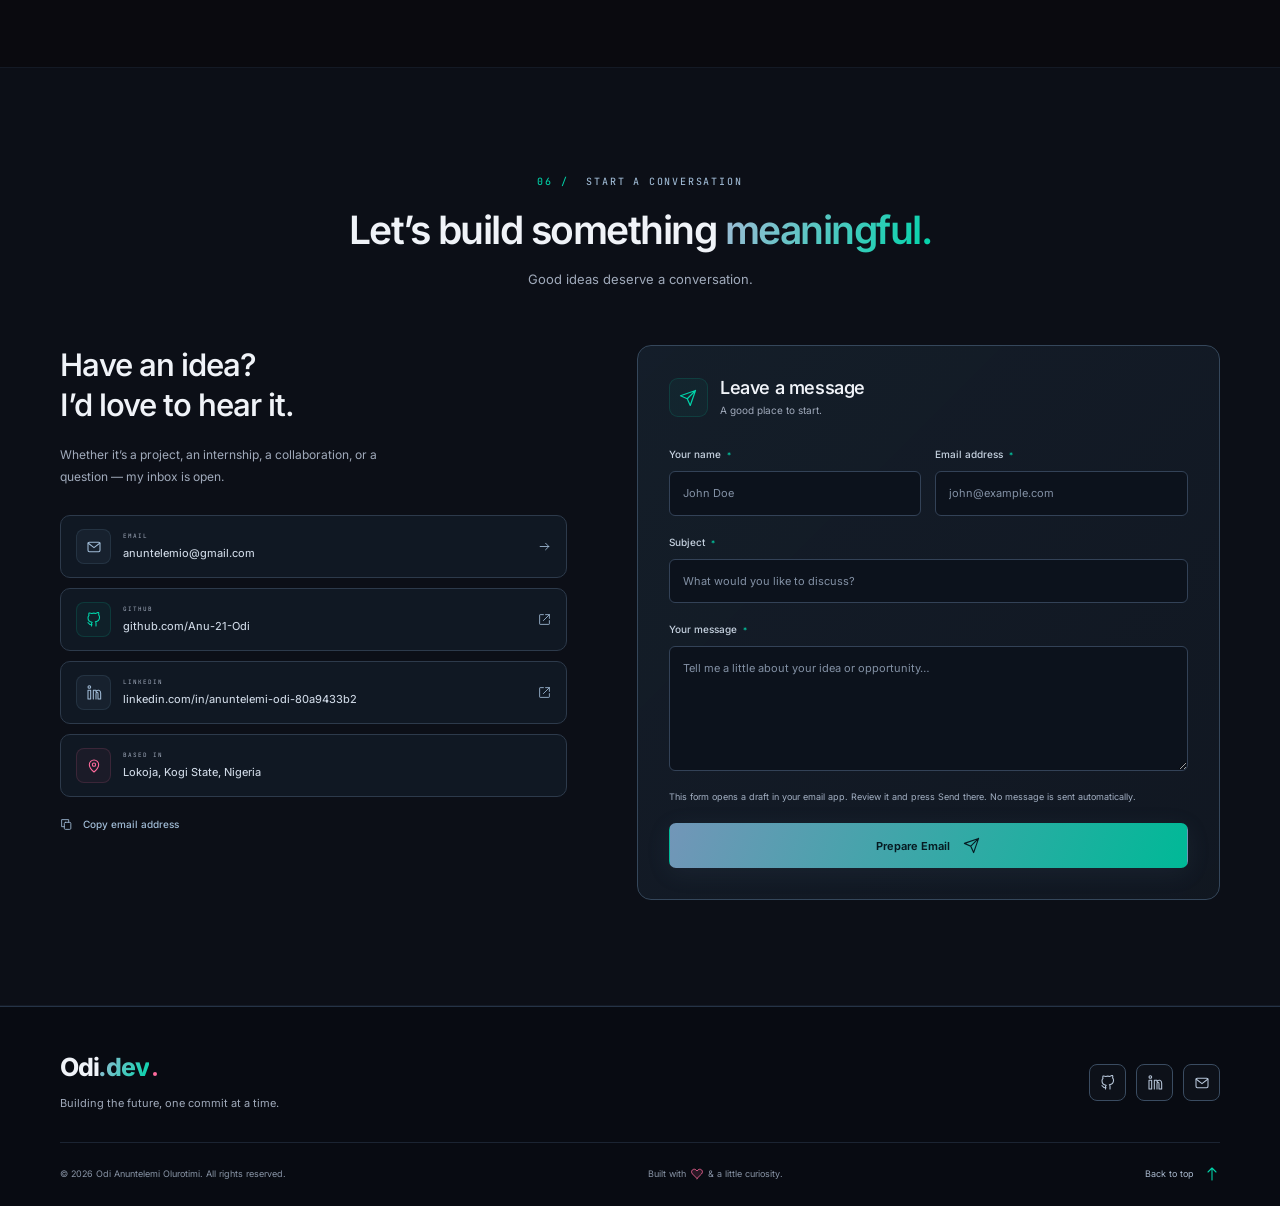
==== commit 066c604f: "updated spendwise link" ====
--- a/index.html
+++ b/index.html
@@ -389,7 +389,7 @@
                   ><i></i><i></i><i></i></span
                 ><span class="url-bar"
                   ><svg aria-hidden="true"><use href="#i-code" /></svg>
-                  spendwiseanu.netlify.app</span
+                  https://spendwise-three-rosy.vercel.app/</span
                 ><span class="browser-menu" aria-hidden="true">···</span>
               </div>
               <img
